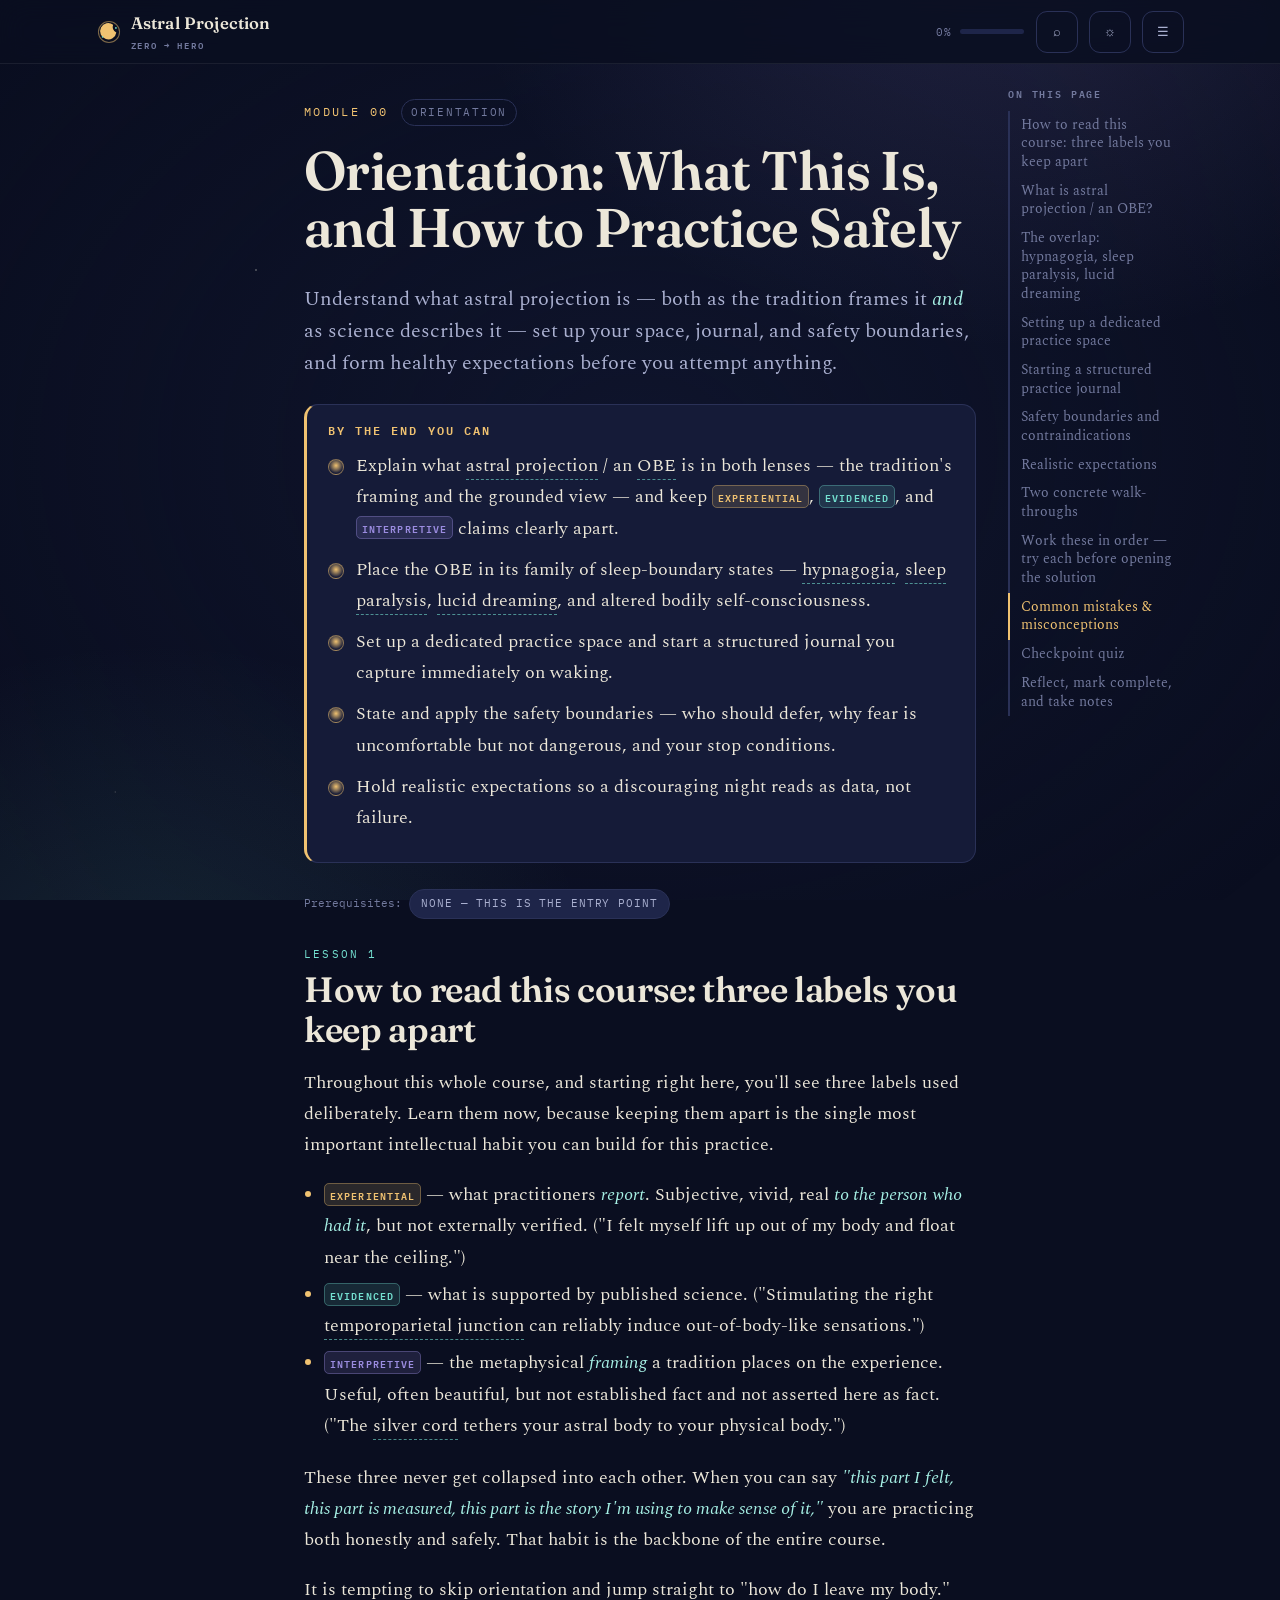
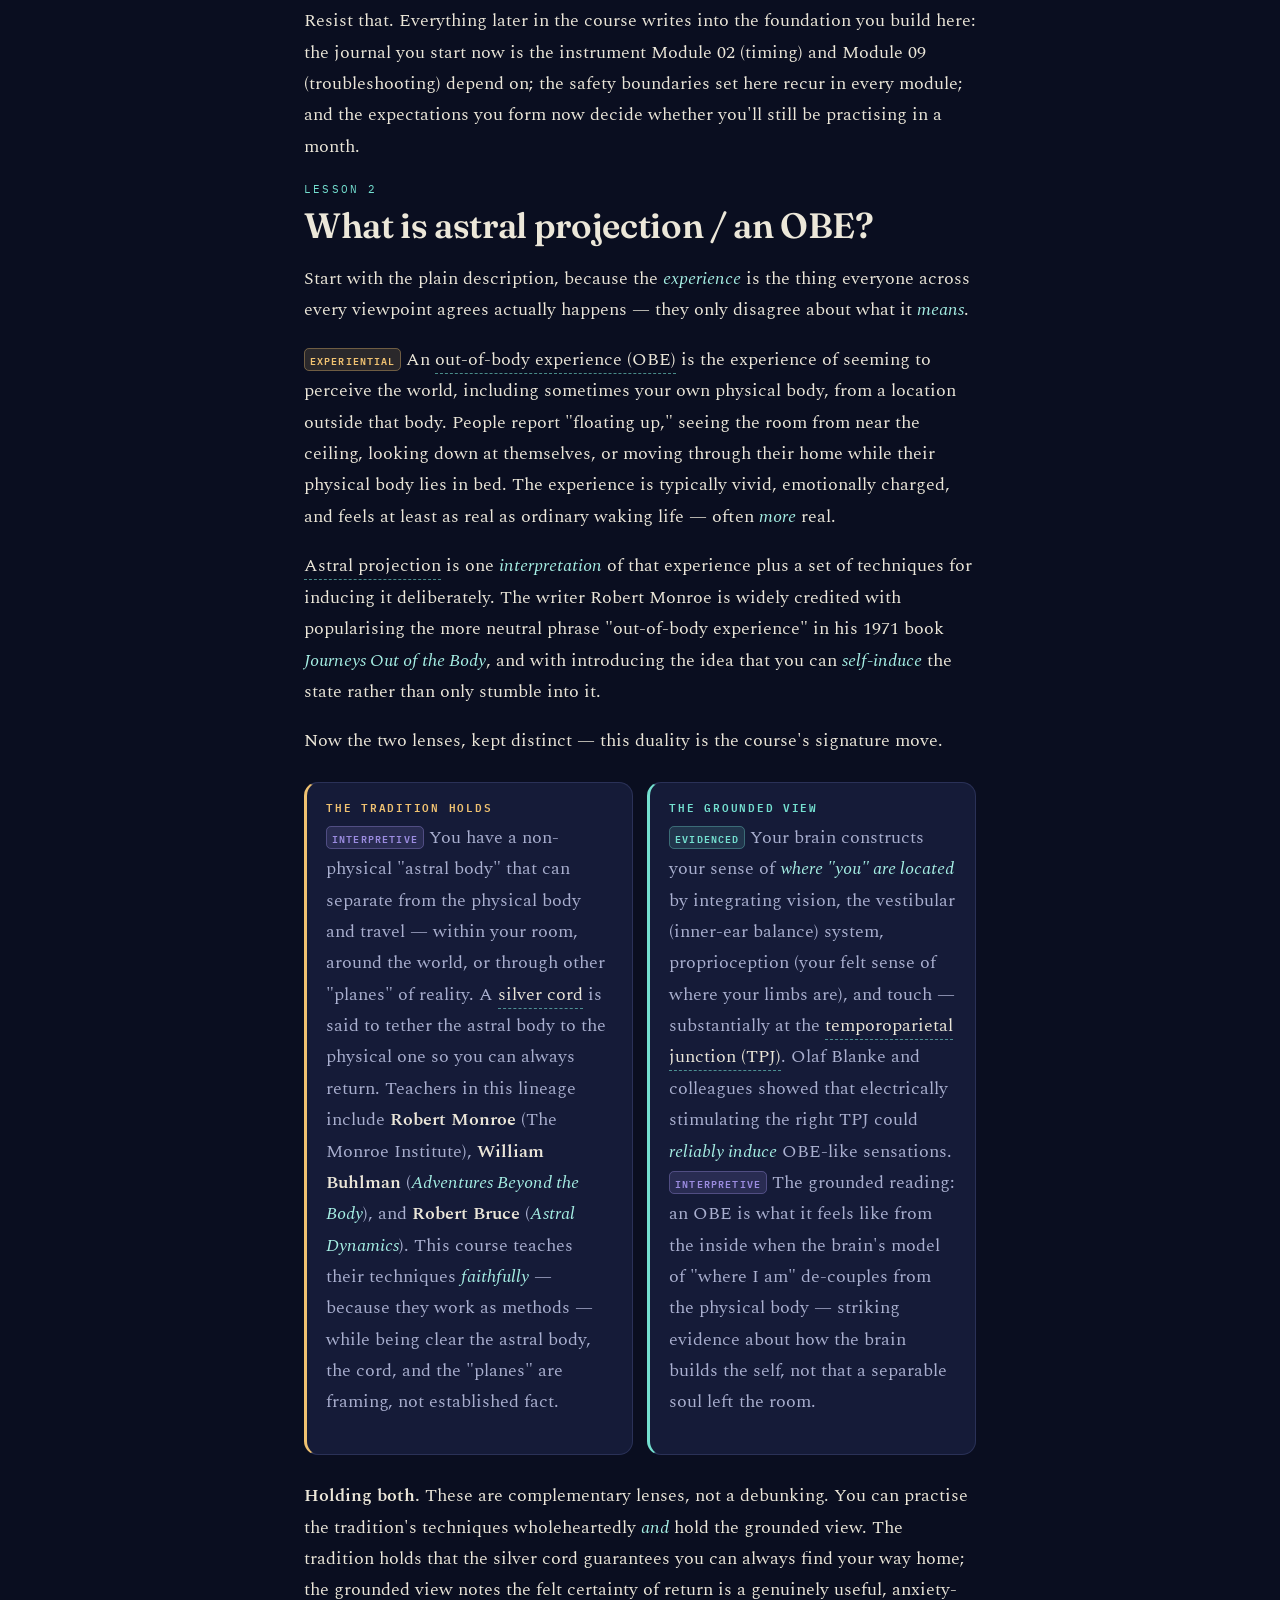
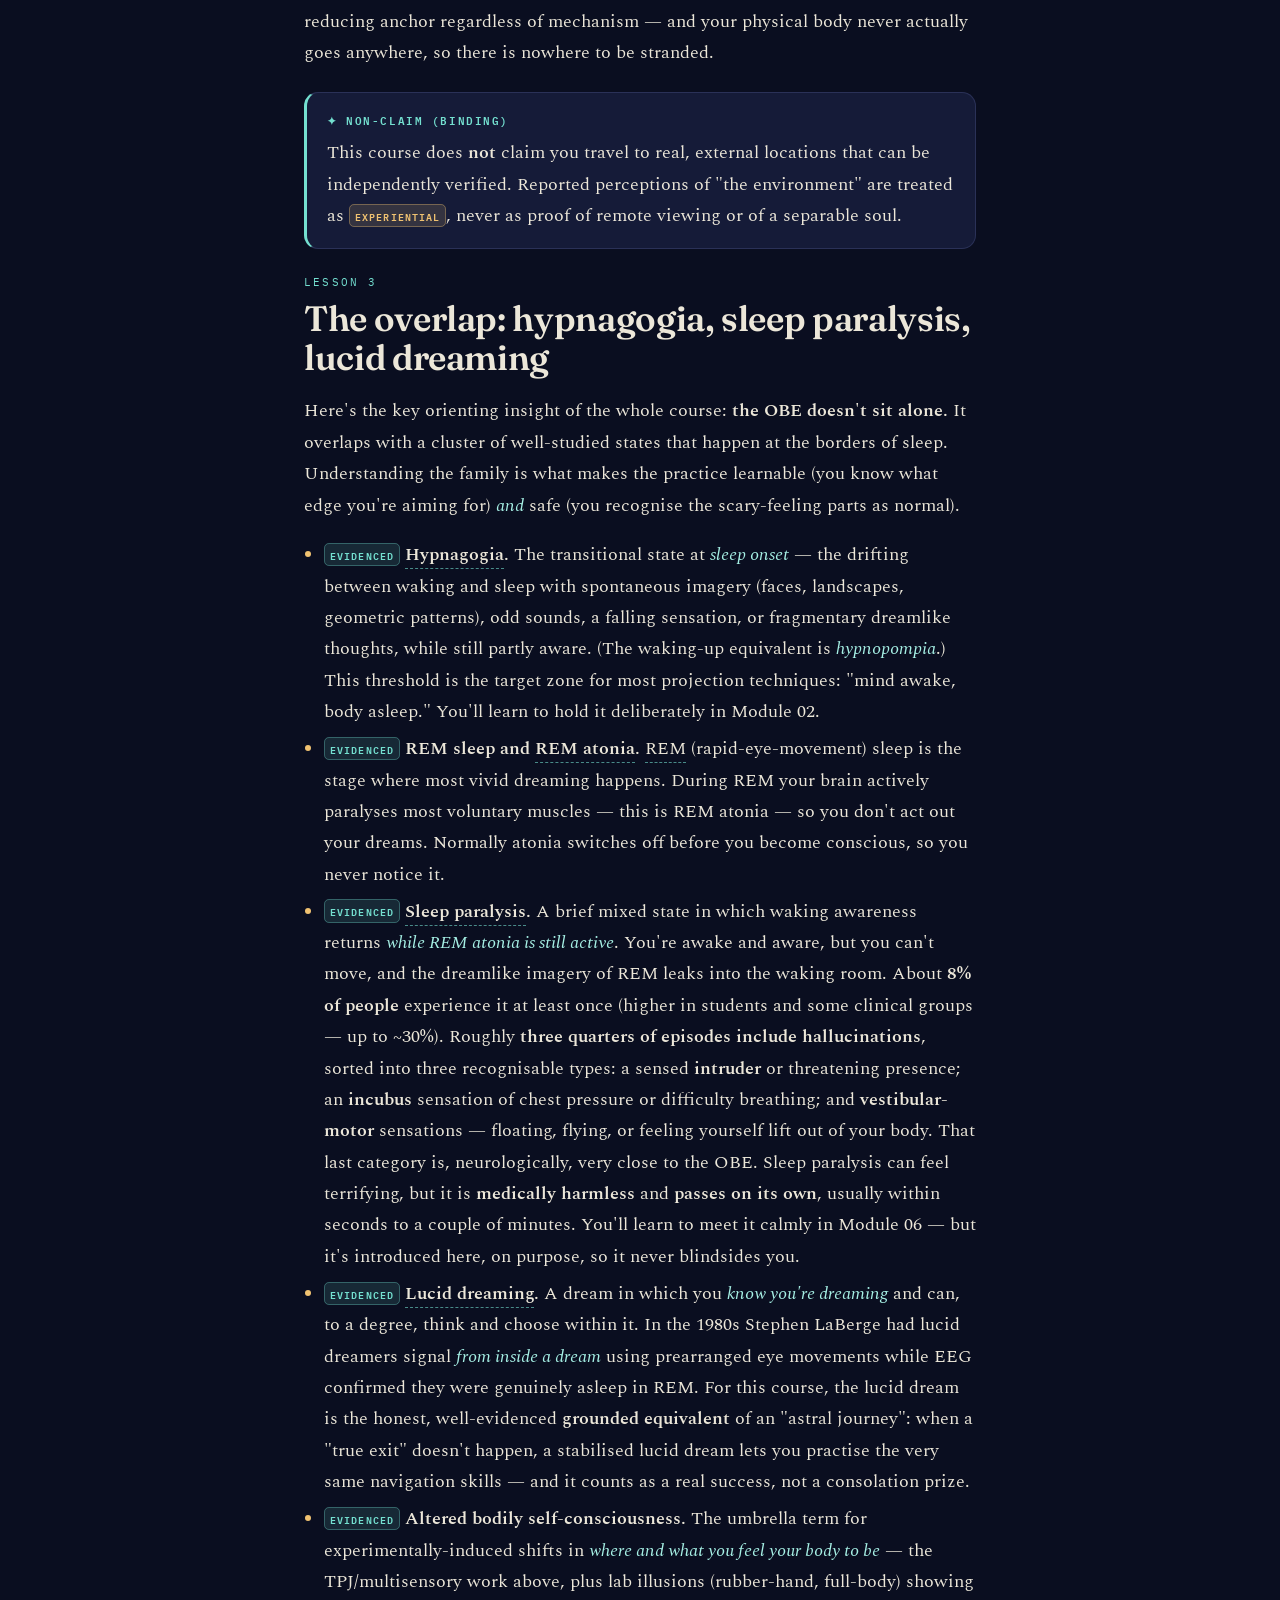
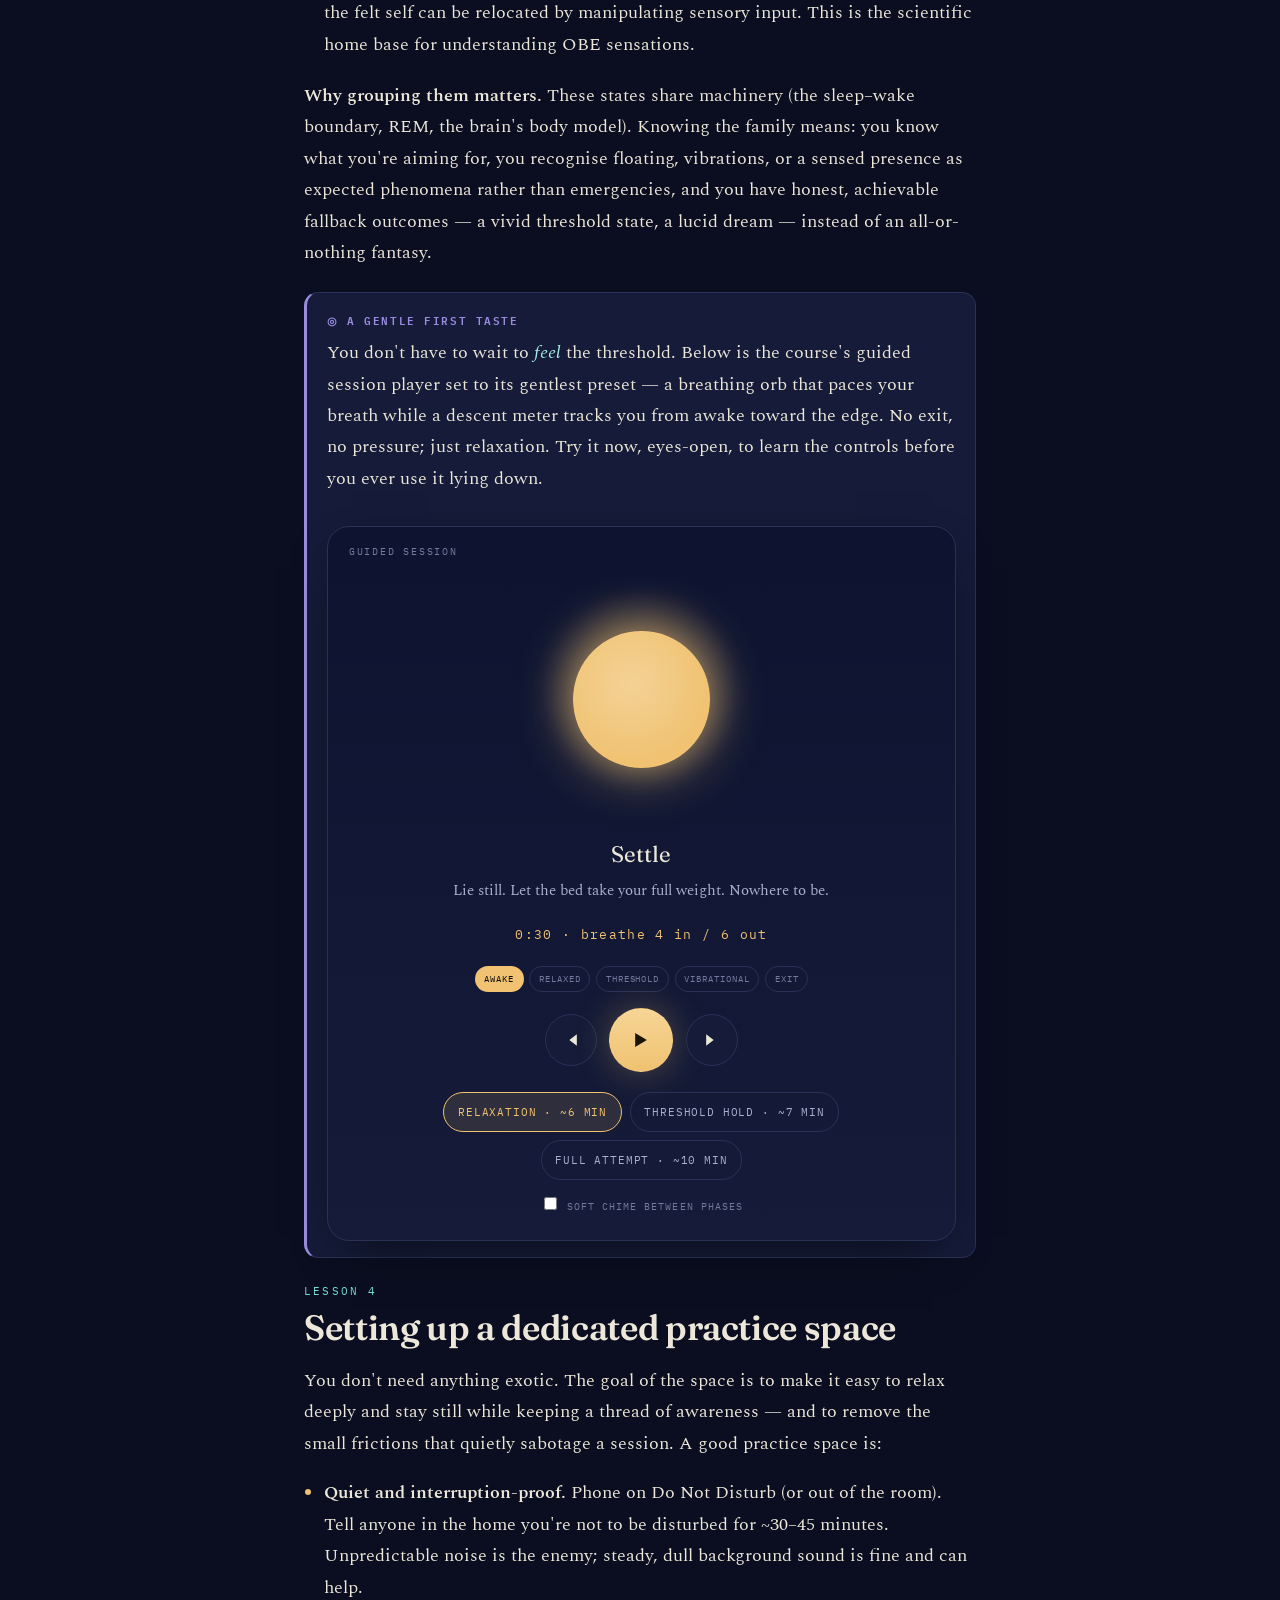
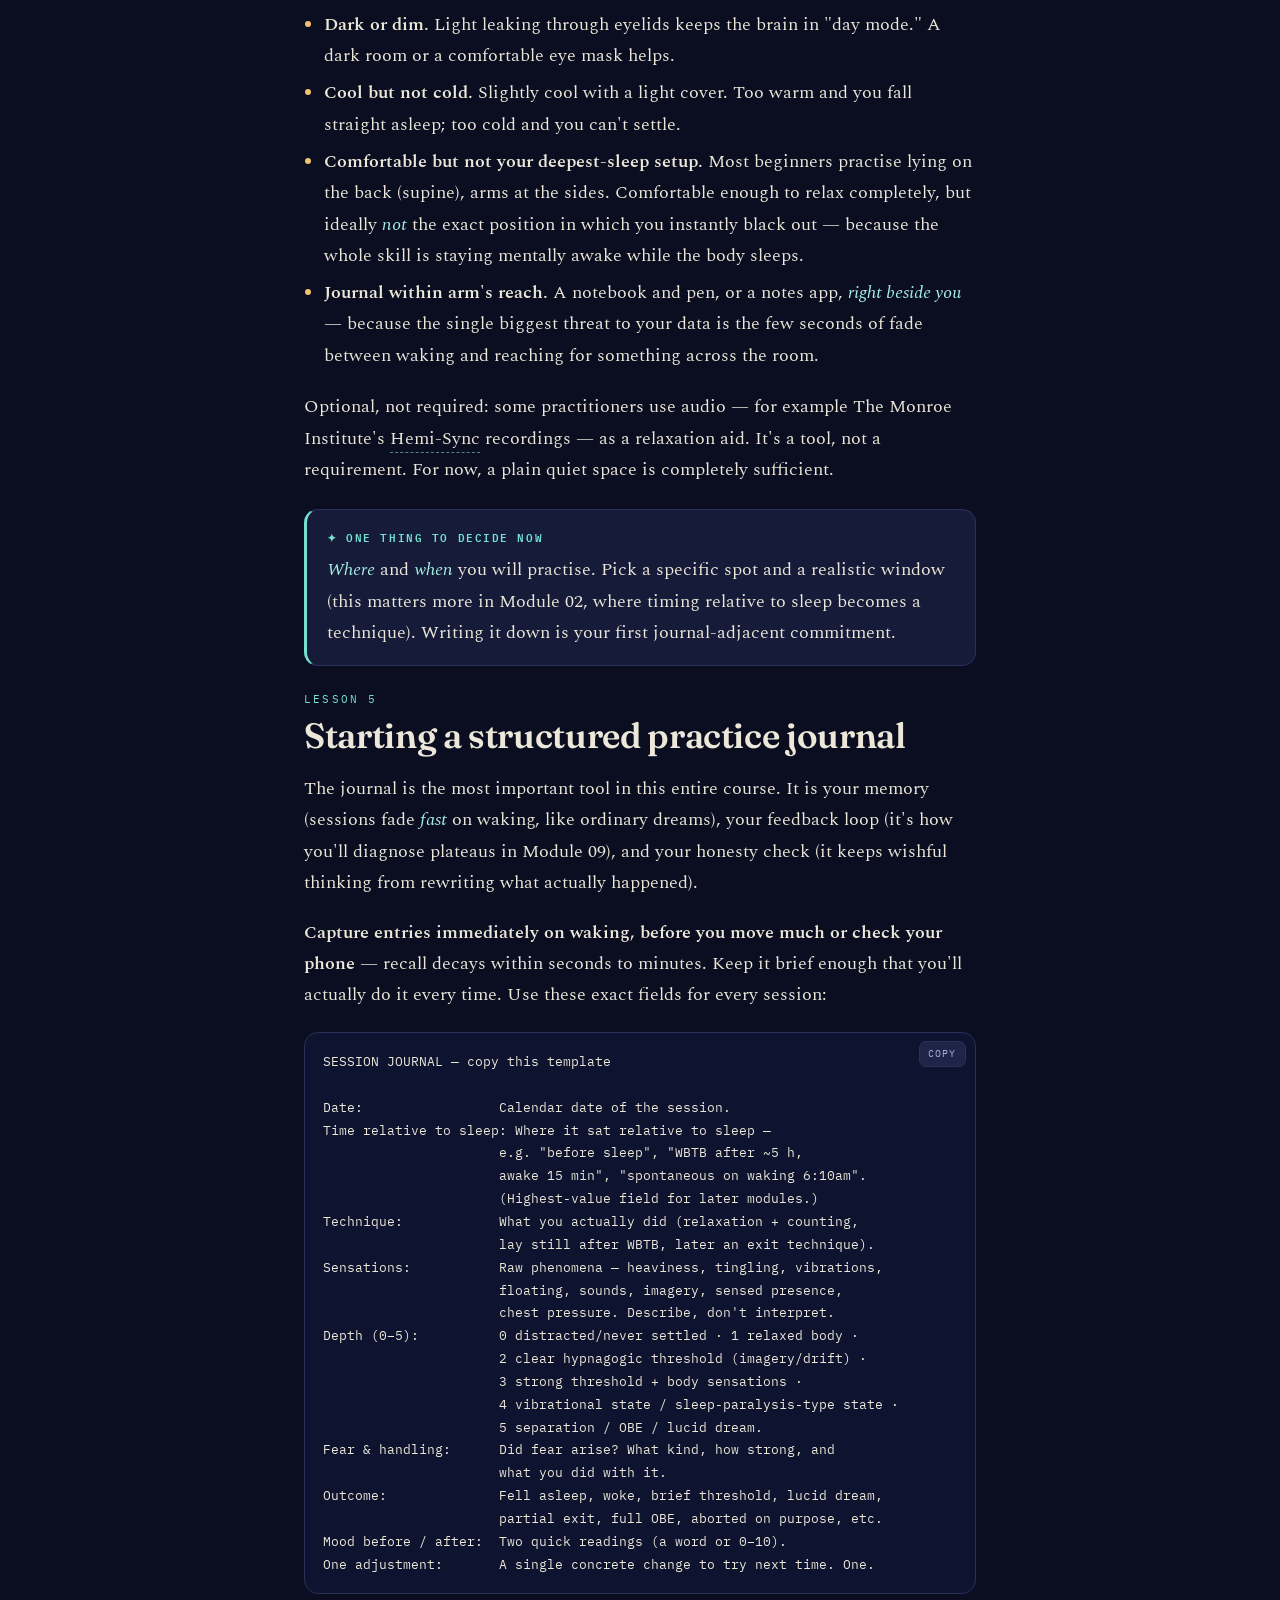
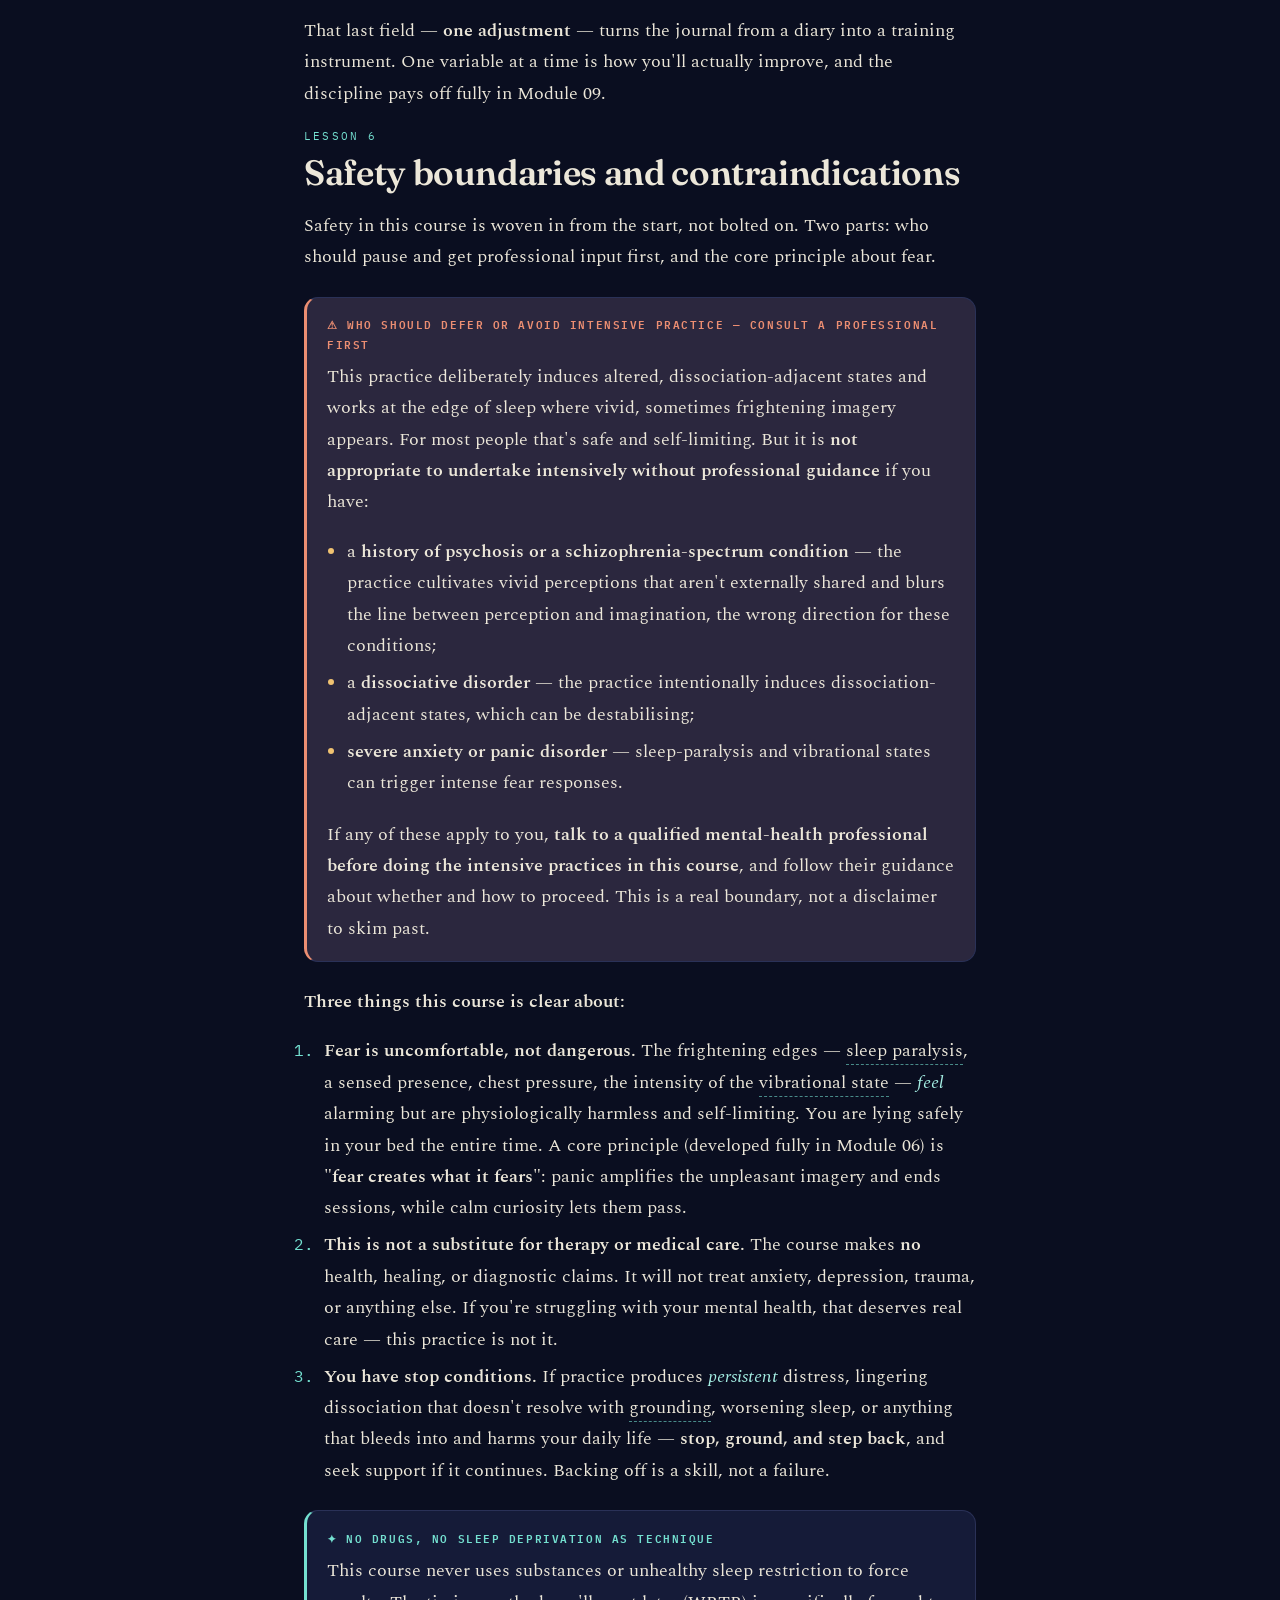
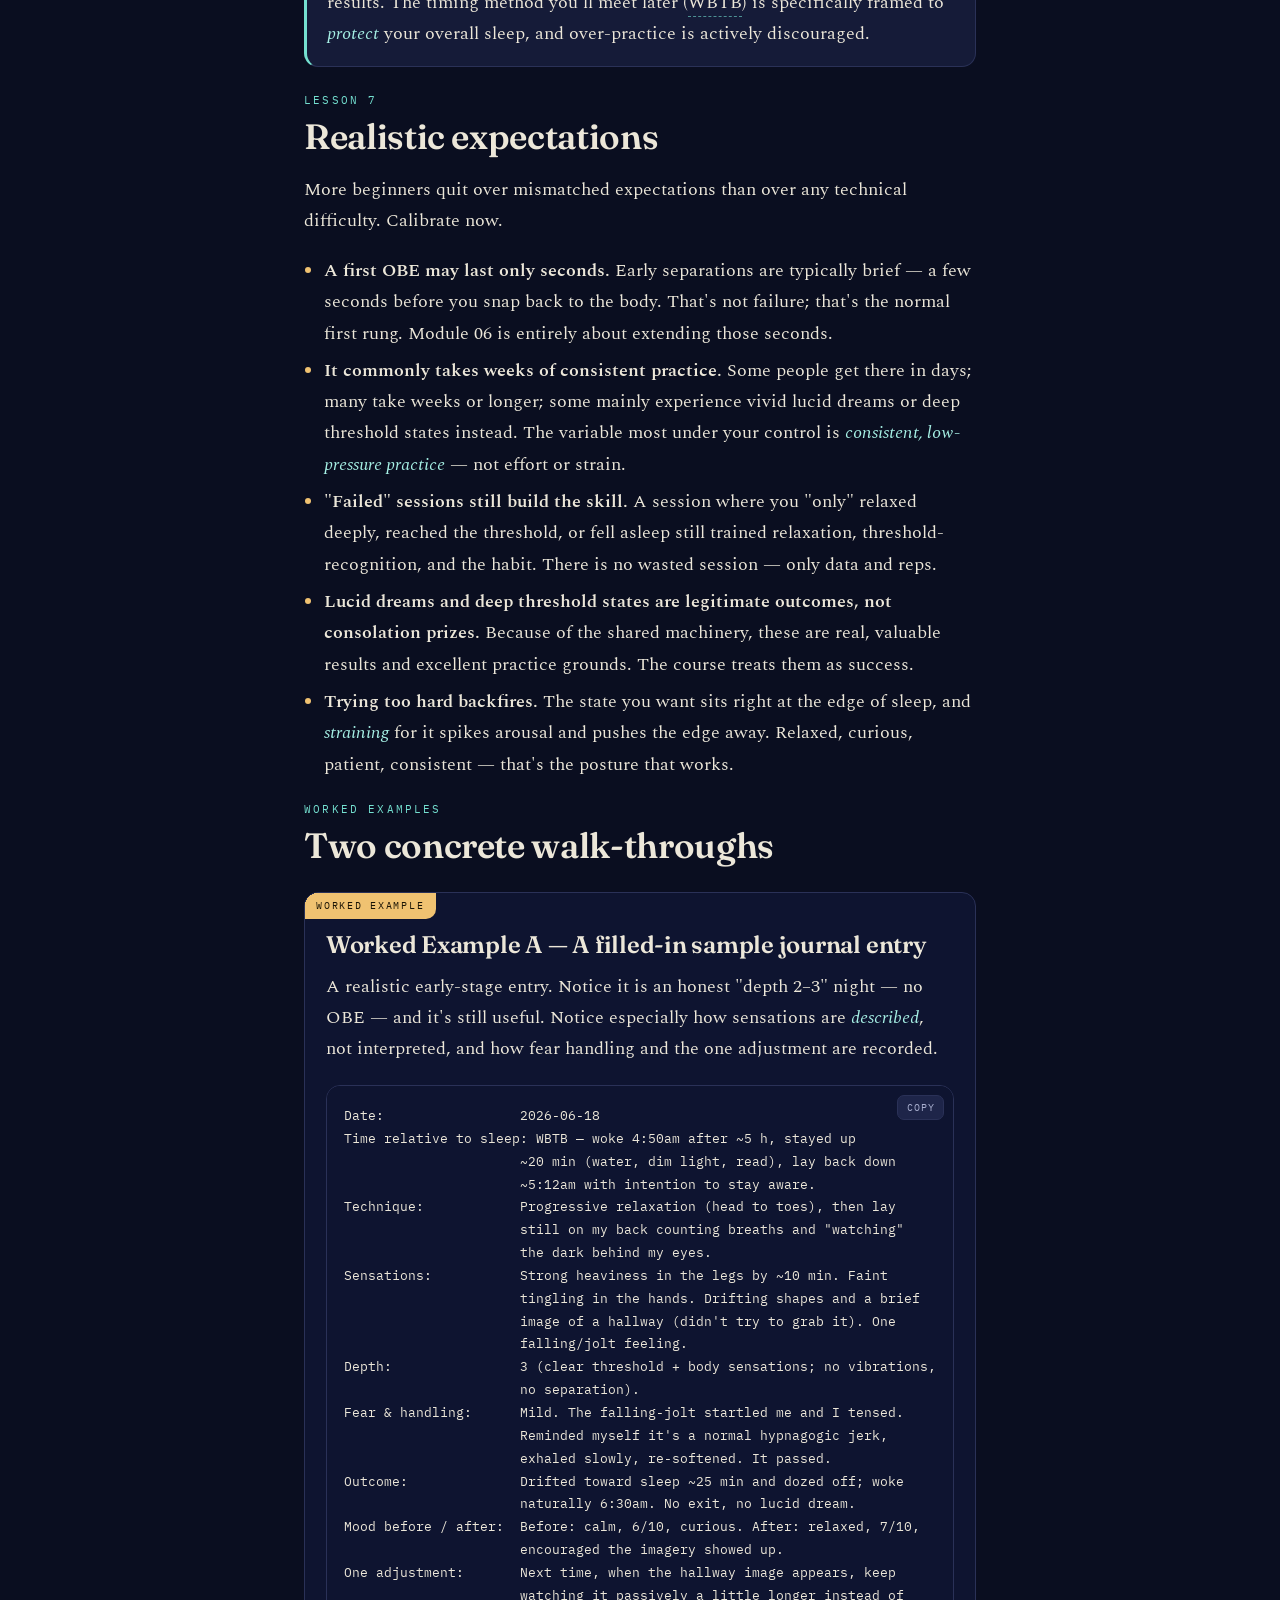
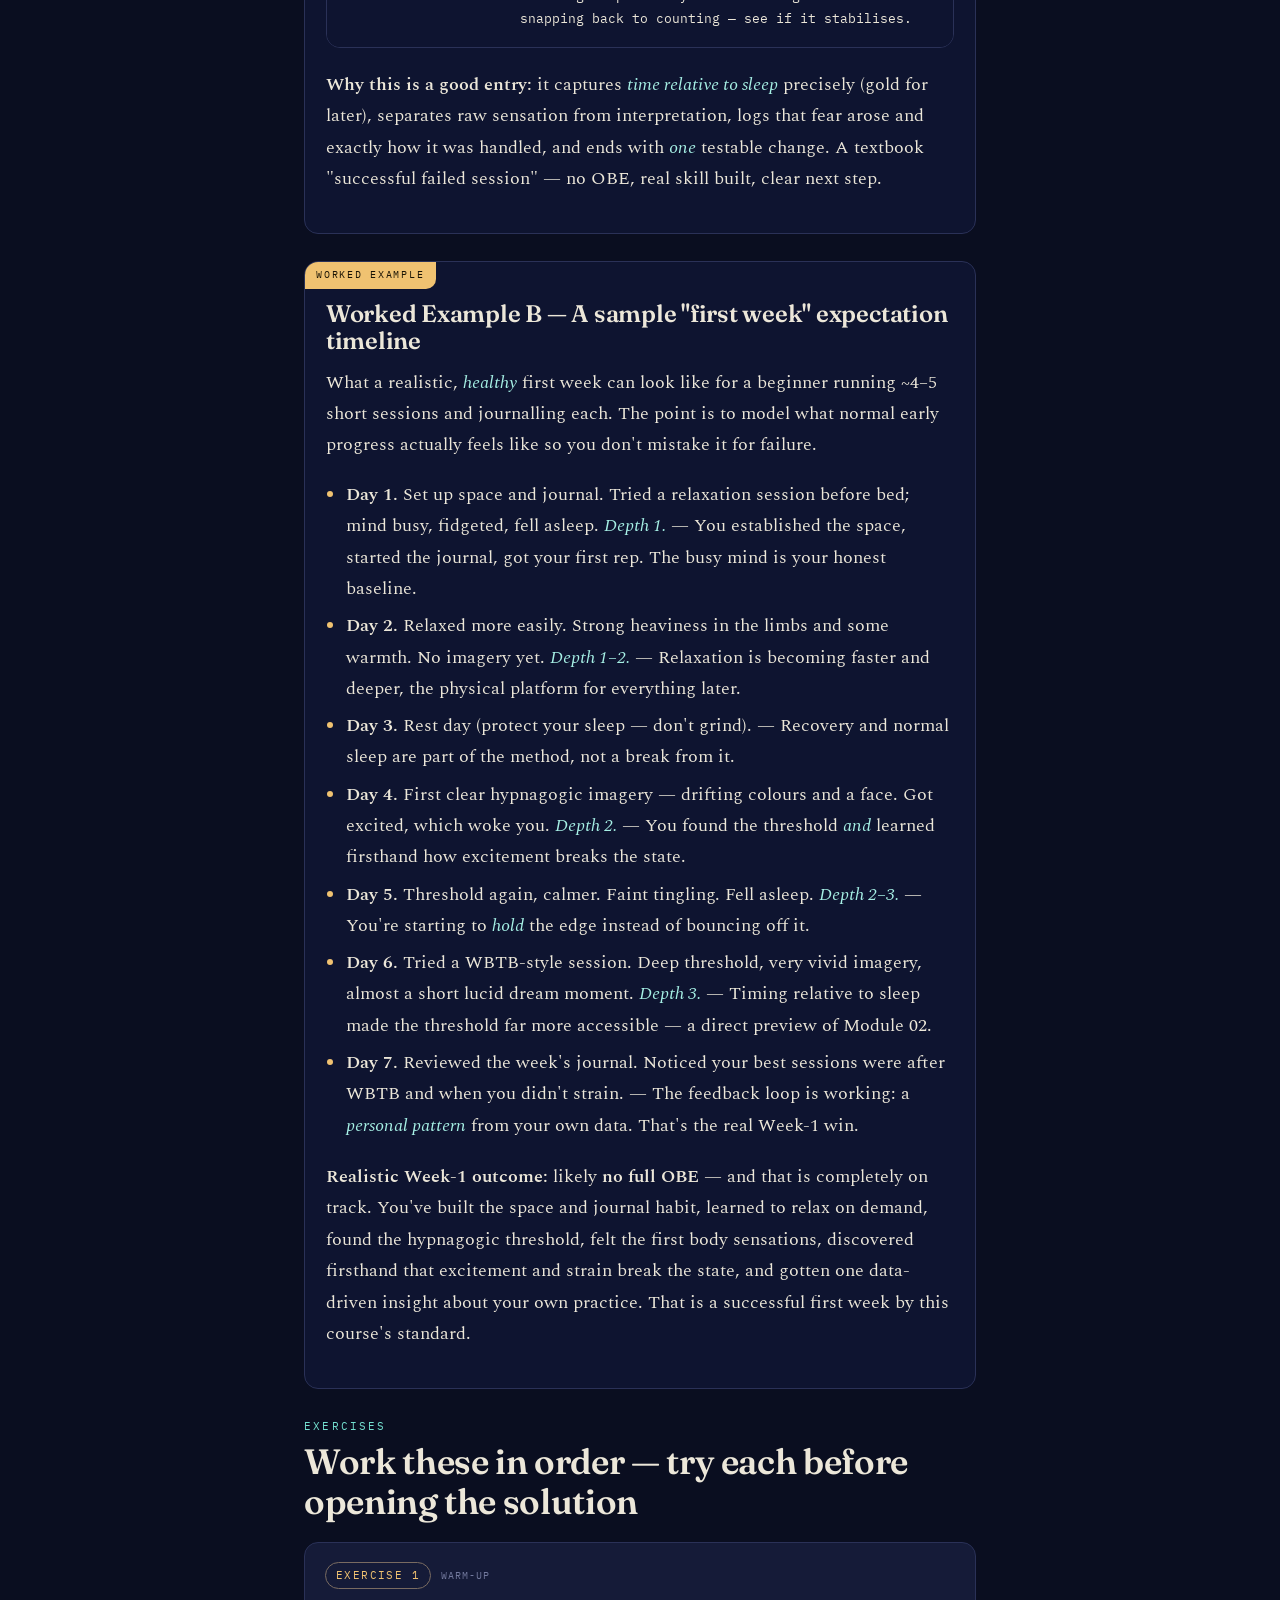
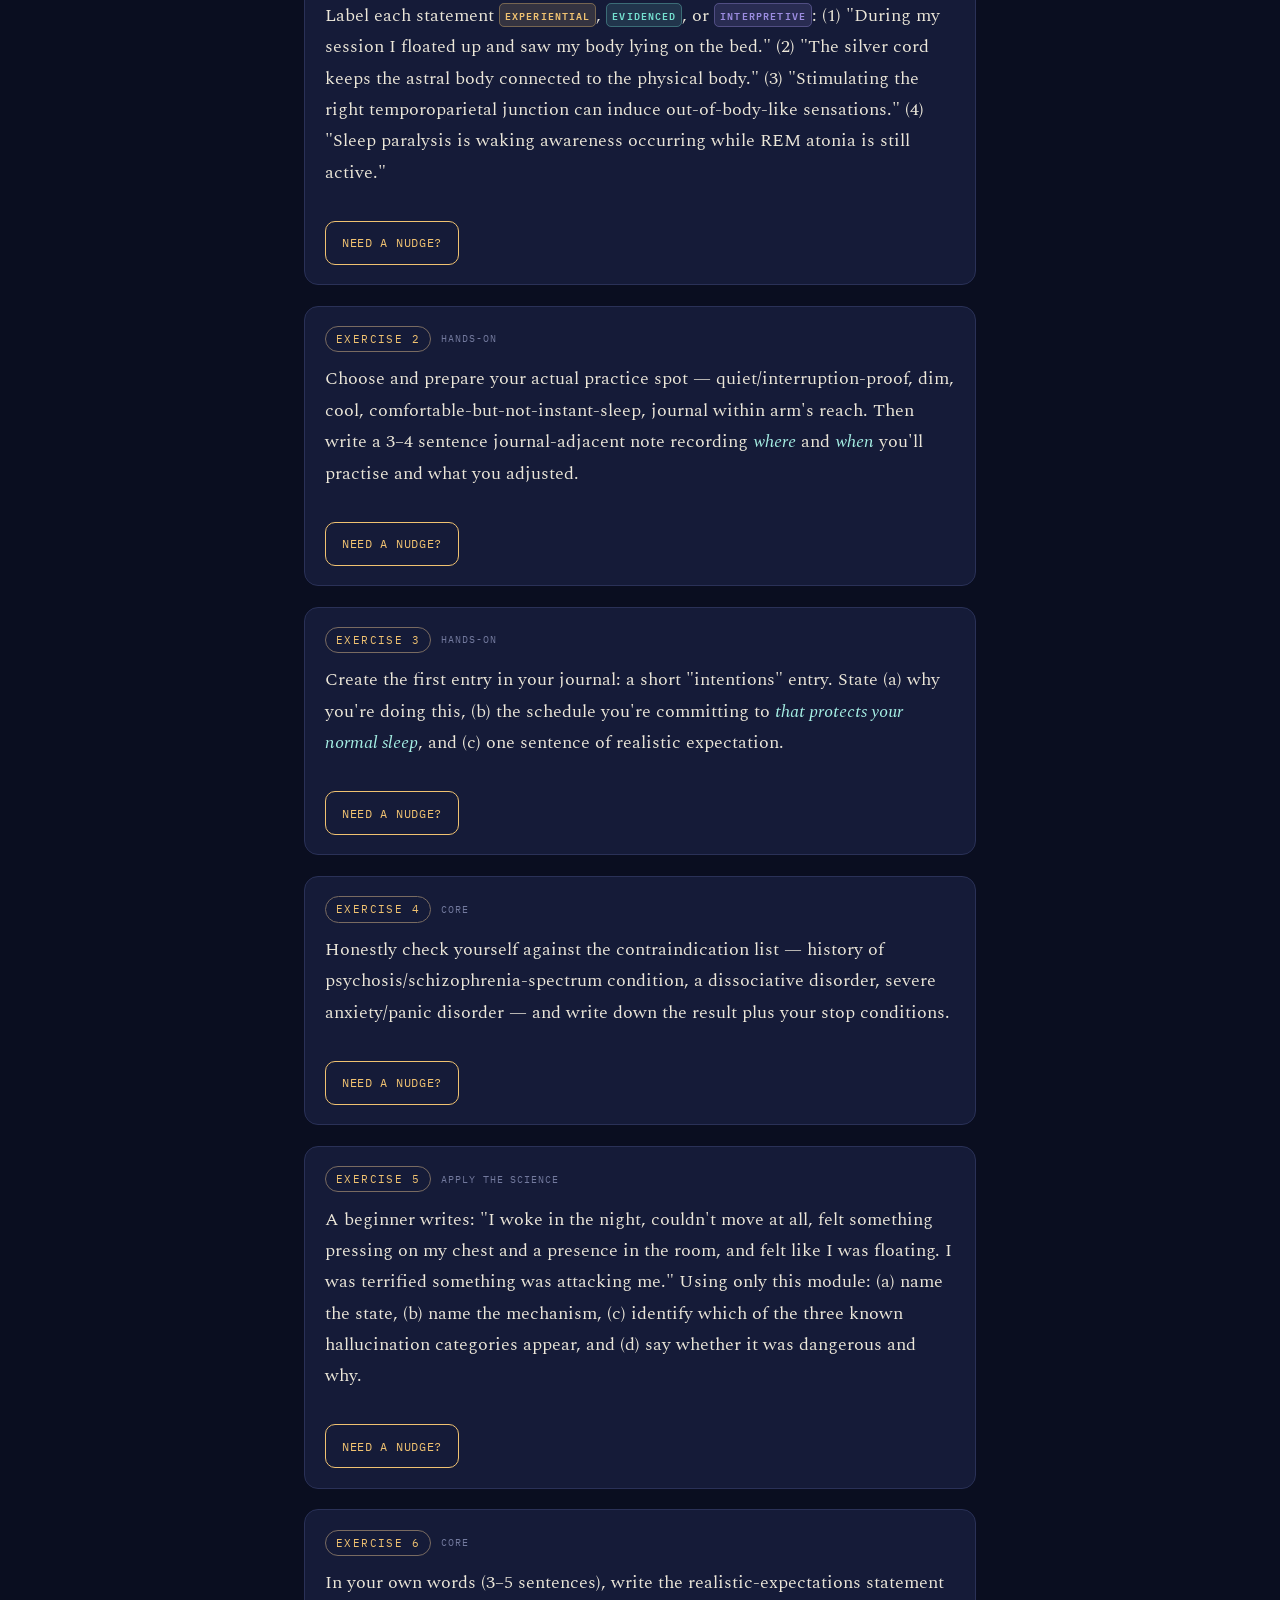
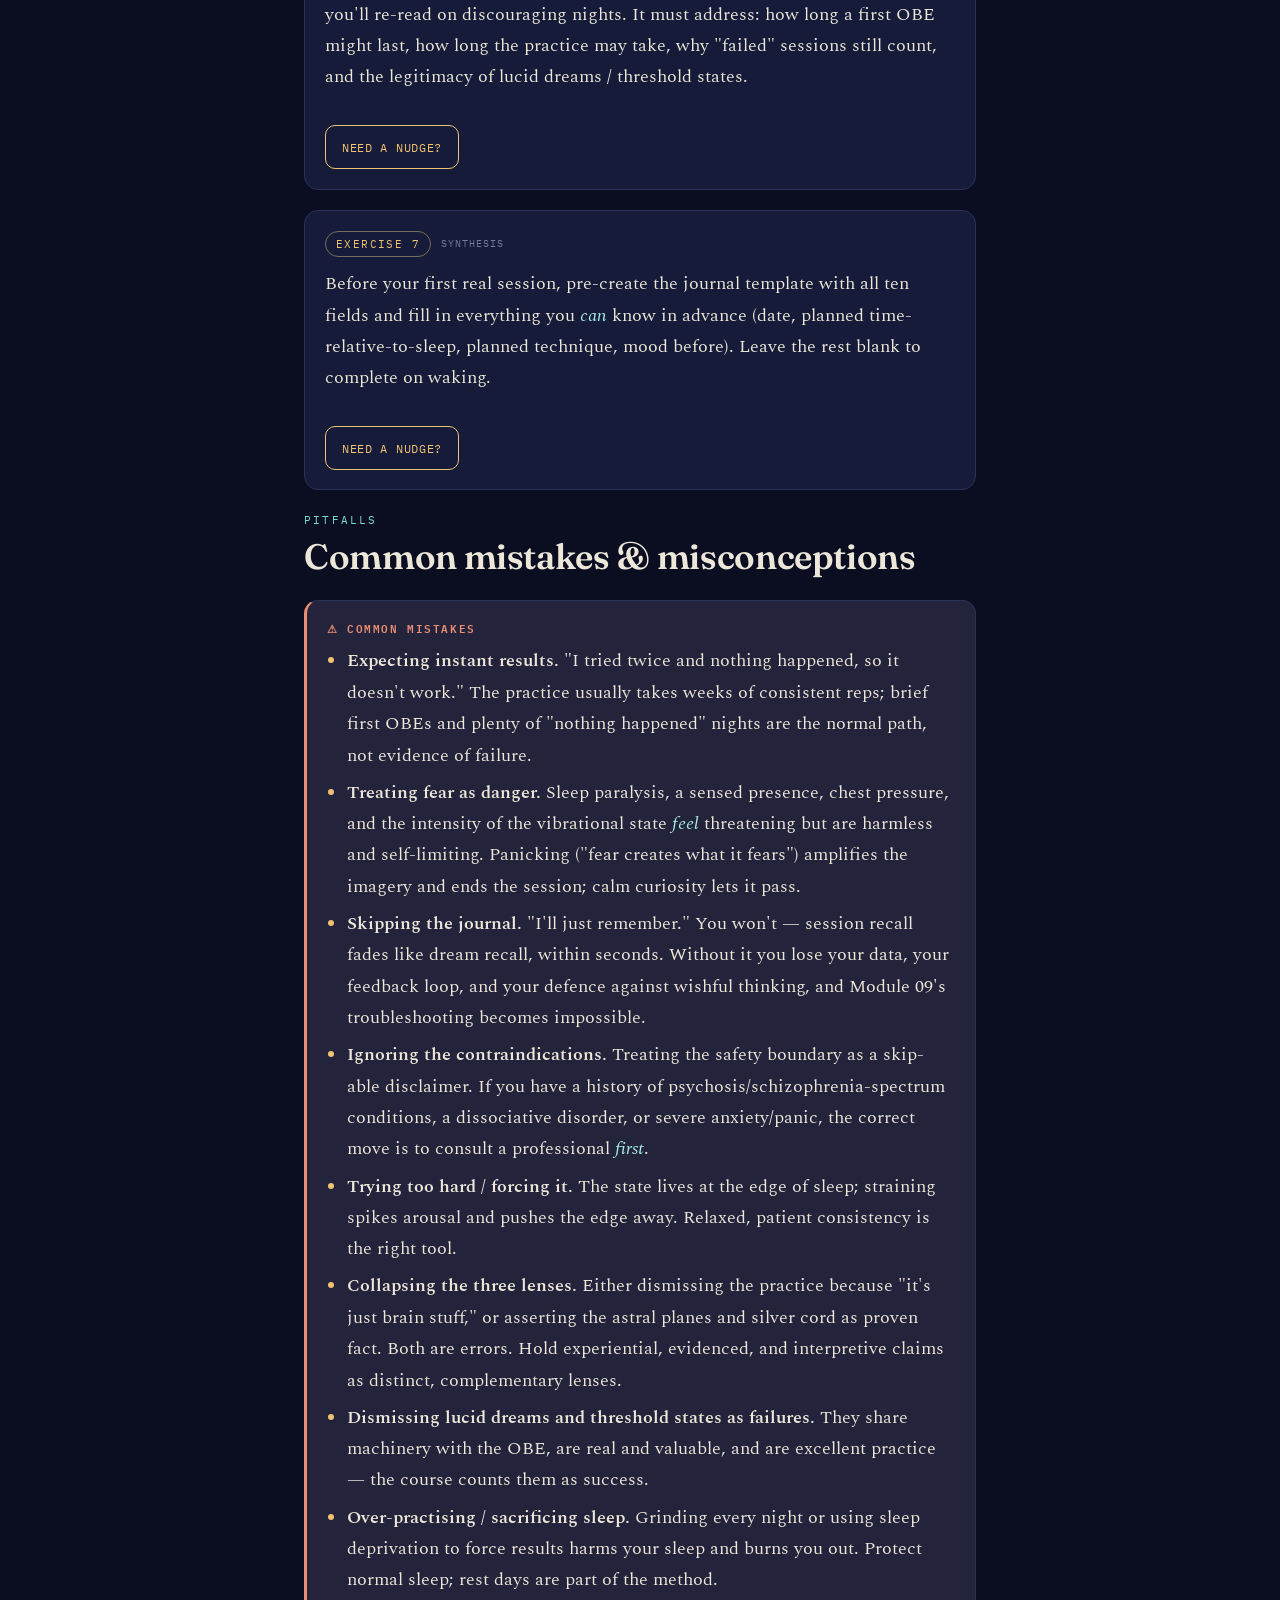
==== docs/00-orientation.html @ b240c271 "Build interactive zero-to-hero Astral Projection course A complete, deployable interactive course ta" ====
<!doctype html>
<html lang="en" data-theme="dark">
<head>
  <meta charset="utf-8">
  <meta name="viewport" content="width=device-width, initial-scale=1, viewport-fit=cover">
  <title>00 · Orientation — Astral Projection</title>
  <meta name="description" content="What astral projection and the out-of-body experience are — in the tradition and in science — plus setting up your space, starting a structured journal, safety boundaries and contraindications, and forming realistic expectations.">
  <link rel="preconnect" href="https://fonts.googleapis.com">
  <link rel="preconnect" href="https://fonts.gstatic.com" crossorigin>
  <link rel="stylesheet" href="assets/css/main.css">
</head>
<body data-module="00-orientation">
  <div class="skyfield"></div>
  <a class="skip-link" href="#main">Skip to content</a>

  <header class="site-header"><div class="site-header__bar">
    <a class="brand" href="index.html" aria-label="Astral Projection — home">
      <span class="brand__mark" aria-hidden="true">
        <svg viewBox="0 0 32 32" fill="none"><circle cx="16" cy="16" r="13" stroke="var(--accent)" stroke-width="1.3" opacity=".5"/><path d="M21 7a10 10 0 1 0 4 9.5A8 8 0 0 1 21 7Z" fill="var(--accent)"/><circle cx="24.5" cy="11" r="1.1" fill="var(--accent-2)"/><circle cx="8" cy="22" r="1" fill="var(--accent-2)"/></svg>
      </span>
      <span>Astral Projection<small>Zero → Hero</small></span>
    </a>
    <span class="header-spring"></span>
    <span class="header-progress"><span class="label" data-mini-pct>0%</span>
      <span class="mini-track"><span class="mini-fill" data-mini-fill></span></span></span>
    <button class="icon-btn" data-search-open aria-label="Search the course">⌕</button>
    <button class="icon-btn" data-theme-toggle aria-label="Toggle light or dark theme"><span data-theme-icon>☼</span></button>
    <button class="icon-btn" data-nav-open aria-label="Open module menu">☰</button>
  </div></header>

  <!-- nav sheet -->
  <div class="navsheet" aria-hidden="true">
    <div class="navsheet__scrim" data-nav-close></div>
    <nav class="navsheet__panel" aria-label="Course modules">
      <div style="display:flex;justify-content:space-between;align-items:center">
        <h3 style="margin-top:0">Course map</h3>
        <button class="icon-btn" data-nav-close aria-label="Close menu">✕</button>
      </div>
      <a data-module="home" href="index.html"><span class="num"><span>◆</span></span> Course home</a>
      <h3>Start here</h3>
      <a data-module="00-orientation" href="00-orientation.html" aria-current="page"><span class="num"><span>00</span></span> Orientation</a>
      <h3>Modules</h3>
      <a data-module="01-relaxation-and-body-awareness" href="01-relaxation-and-body-awareness.html"><span class="num"><span>01</span></span> Relaxation & Body Awareness</a>
      <a data-module="02-threshold-and-sleep-timing" href="02-threshold-and-sleep-timing.html"><span class="num"><span>02</span></span> The Threshold & Timing</a>
      <a data-module="03-energy-and-vibrational-state" href="03-energy-and-vibrational-state.html"><span class="num"><span>03</span></span> Energy & the Vibrational State</a>
      <a data-module="04-focus-and-quieting-the-mind" href="04-focus-and-quieting-the-mind.html"><span class="num"><span>04</span></span> Focus & Quieting the Mind</a>
      <a data-module="05-separation-and-exit-techniques" href="05-separation-and-exit-techniques.html"><span class="num"><span>05</span></span> The Exit Techniques</a>
      <a data-module="06-stabilizing-and-fear-management" href="06-stabilizing-and-fear-management.html"><span class="num"><span>06</span></span> Stabilization & Fear</a>
      <a data-module="07-navigation-and-the-environment" href="07-navigation-and-the-environment.html"><span class="num"><span>07</span></span> Navigation & the Environment</a>
      <a data-module="08-return-grounding-and-journaling" href="08-return-grounding-and-journaling.html"><span class="num"><span>08</span></span> Return, Grounding & Journaling</a>
      <a data-module="09-troubleshooting-and-reliable-practice" href="09-troubleshooting-and-reliable-practice.html"><span class="num"><span>09</span></span> Troubleshooting & Practice</a>
      <a data-module="10-advanced-practice-tradition-and-science" href="10-advanced-practice-tradition-and-science.html"><span class="num"><span>10</span></span> Advanced Practice & Science</a>
      <h3>Finish</h3>
      <a data-module="capstone" href="capstone.html"><span class="num"><span>★</span></span> Capstone: 30-Day Practice</a>
      <a data-module="reference" href="reference.html"><span class="num"><span>✦</span></span> Reference & Flashcards</a>
    </nav>
  </div>

  <!-- search -->
  <div class="searchbox" role="dialog" aria-modal="true" aria-label="Search">
    <div class="search-panel">
      <input type="search" placeholder="Search modules…  (press / anywhere)" aria-label="Search modules">
      <div class="search-results"></div>
    </div>
  </div>

  <main id="main" class="wrap">
    <div class="layout">
      <article class="content">

        <header class="module-header">
          <p class="kicker"><span class="module-no">MODULE 00</span> <span class="module-rung">Orientation</span></p>
          <h1>Orientation: What This Is, and How to Practice Safely</h1>
          <p class="module-promise">Understand what astral projection is — both as the tradition frames it <em>and</em> as science describes it — set up your space, journal, and safety boundaries, and form healthy expectations before you attempt anything.</p>
          <div class="objectives">
            <h2>By the end you can</h2>
            <ul>
              <li>Explain what <span class="term" data-term="astral projection">astral projection</span> / an <span class="term" data-term="obe">OBE</span> is in both lenses — the tradition's framing and the grounded view — and keep <span class="tag tag-experiential">experiential</span>, <span class="tag tag-evidenced">evidenced</span>, and <span class="tag tag-interpretive">interpretive</span> claims clearly apart.</li>
              <li>Place the OBE in its family of sleep-boundary states — <span class="term" data-term="hypnagogia">hypnagogia</span>, <span class="term" data-term="sleep paralysis">sleep paralysis</span>, <span class="term" data-term="lucid dream">lucid dreaming</span>, and altered bodily self-consciousness.</li>
              <li>Set up a dedicated practice space and start a structured journal you capture immediately on waking.</li>
              <li>State and apply the safety boundaries — who should defer, why fear is uncomfortable but not dangerous, and your stop conditions.</li>
              <li>Hold realistic expectations so a discouraging night reads as data, not failure.</li>
            </ul>
          </div>
          <p class="prereq-row">Prerequisites: <span class="chip">None — this is the entry point</span></p>
        </header>

        <section id="reading-the-claim-labels" data-track-section="reading-the-claim-labels">
          <p class="lesson-eyebrow">Lesson 1</p>
          <h2>How to read this course: three labels you keep apart</h2>
          <p>Throughout this whole course, and starting right here, you'll see three labels used deliberately. Learn them now, because keeping them apart is the single most important intellectual habit you can build for this practice.</p>
          <ul>
            <li><span class="tag tag-experiential">experiential</span> — what practitioners <em>report</em>. Subjective, vivid, real <em>to the person who had it</em>, but not externally verified. ("I felt myself lift up out of my body and float near the ceiling.")</li>
            <li><span class="tag tag-evidenced">evidenced</span> — what is supported by published science. ("Stimulating the right <span class="term" data-term="tpj">temporoparietal junction</span> can reliably induce out-of-body-like sensations.")</li>
            <li><span class="tag tag-interpretive">interpretive</span> — the metaphysical <em>framing</em> a tradition places on the experience. Useful, often beautiful, but not established fact and not asserted here as fact. ("The <span class="term" data-term="silver cord">silver cord</span> tethers your astral body to your physical body.")</li>
          </ul>
          <p>These three never get collapsed into each other. When you can say <em>"this part I felt, this part is measured, this part is the story I'm using to make sense of it,"</em> you are practicing both honestly and safely. That habit is the backbone of the entire course.</p>
          <p>It is tempting to skip orientation and jump straight to "how do I leave my body." Resist that. Everything later in the course writes into the foundation you build here: the journal you start now is the instrument Module 02 (timing) and Module 09 (troubleshooting) depend on; the safety boundaries set here recur in every module; and the expectations you form now decide whether you'll still be practising in a month.</p>
        </section>

        <section id="what-is-astral-projection" data-track-section="what-is-astral-projection">
          <p class="lesson-eyebrow">Lesson 2</p>
          <h2>What is astral projection / an OBE?</h2>
          <p>Start with the plain description, because the <em>experience</em> is the thing everyone across every viewpoint agrees actually happens — they only disagree about what it <em>means</em>.</p>
          <p><span class="tag tag-experiential">experiential</span> An <span class="term" data-term="obe">out-of-body experience (OBE)</span> is the experience of seeming to perceive the world, including sometimes your own physical body, from a location outside that body. People report "floating up," seeing the room from near the ceiling, looking down at themselves, or moving through their home while their physical body lies in bed. The experience is typically vivid, emotionally charged, and feels at least as real as ordinary waking life — often <em>more</em> real.</p>
          <p><span class="term" data-term="astral projection">Astral projection</span> is one <em>interpretation</em> of that experience plus a set of techniques for inducing it deliberately. The writer Robert Monroe is widely credited with popularising the more neutral phrase "out-of-body experience" in his 1971 book <em>Journeys Out of the Body</em>, and with introducing the idea that you can <em>self-induce</em> the state rather than only stumble into it.</p>

          <p>Now the two lenses, kept distinct — this duality is the course's signature move.</p>
          <div class="lenses">
            <div class="lens lens-tradition">
              <h4>The tradition holds</h4>
              <p class="muted"><span class="tag tag-interpretive">interpretive</span> You have a non-physical "astral body" that can separate from the physical body and travel — within your room, around the world, or through other "planes" of reality. A <span class="term" data-term="silver cord">silver cord</span> is said to tether the astral body to the physical one so you can always return. Teachers in this lineage include <strong>Robert Monroe</strong> (The Monroe Institute), <strong>William Buhlman</strong> (<em>Adventures Beyond the Body</em>), and <strong>Robert Bruce</strong> (<em>Astral Dynamics</em>). This course teaches their techniques <em>faithfully</em> — because they work as methods — while being clear the astral body, the cord, and the "planes" are framing, not established fact.</p>
            </div>
            <div class="lens lens-grounded">
              <h4>The grounded view</h4>
              <p class="muted"><span class="tag tag-evidenced">evidenced</span> Your brain constructs your sense of <em>where "you" are located</em> by integrating vision, the vestibular (inner-ear balance) system, proprioception (your felt sense of where your limbs are), and touch — substantially at the <span class="term" data-term="tpj">temporoparietal junction (TPJ)</span>. Olaf Blanke and colleagues showed that electrically stimulating the right TPJ could <em>reliably induce</em> OBE-like sensations. <span class="tag tag-interpretive">interpretive</span> The grounded reading: an OBE is what it feels like from the inside when the brain's model of "where I am" de-couples from the physical body — striking evidence about how the brain builds the self, not that a separable soul left the room.</p>
            </div>
          </div>
          <p><strong>Holding both.</strong> These are complementary lenses, not a debunking. You can practise the tradition's techniques wholeheartedly <em>and</em> hold the grounded view. The tradition holds that the silver cord guarantees you can always find your way home; the grounded view notes the felt certainty of return is a genuinely useful, anxiety-reducing anchor regardless of mechanism — and your physical body never actually goes anywhere, so there is nowhere to be stranded.</p>
          <div class="callout callout-note">
            <p class="callout-title">✦ Non-claim (binding)</p>
            <p style="margin:0">This course does <strong>not</strong> claim you travel to real, external locations that can be independently verified. Reported perceptions of "the environment" are treated as <span class="tag tag-experiential">experiential</span>, never as proof of remote viewing or of a separable soul.</p>
          </div>
        </section>

        <section id="family-of-states" data-track-section="family-of-states">
          <p class="lesson-eyebrow">Lesson 3</p>
          <h2>The overlap: hypnagogia, sleep paralysis, lucid dreaming</h2>
          <p>Here's the key orienting insight of the whole course: <strong>the OBE doesn't sit alone.</strong> It overlaps with a cluster of well-studied states that happen at the borders of sleep. Understanding the family is what makes the practice learnable (you know what edge you're aiming for) <em>and</em> safe (you recognise the scary-feeling parts as normal).</p>
          <ul>
            <li><span class="tag tag-evidenced">evidenced</span> <strong><span class="term" data-term="hypnagogia">Hypnagogia</span>.</strong> The transitional state at <em>sleep onset</em> — the drifting between waking and sleep with spontaneous imagery (faces, landscapes, geometric patterns), odd sounds, a falling sensation, or fragmentary dreamlike thoughts, while still partly aware. (The waking-up equivalent is <em>hypnopompia</em>.) This threshold is the target zone for most projection techniques: "mind awake, body asleep." You'll learn to hold it deliberately in Module 02.</li>
            <li><span class="tag tag-evidenced">evidenced</span> <strong>REM sleep and <span class="term" data-term="rem atonia">REM atonia</span>.</strong> <span class="term" data-term="rem">REM</span> (rapid-eye-movement) sleep is the stage where most vivid dreaming happens. During REM your brain actively paralyses most voluntary muscles — this is REM atonia — so you don't act out your dreams. Normally atonia switches off before you become conscious, so you never notice it.</li>
            <li><span class="tag tag-evidenced">evidenced</span> <strong><span class="term" data-term="sleep paralysis">Sleep paralysis</span>.</strong> A brief mixed state in which waking awareness returns <em>while REM atonia is still active</em>. You're awake and aware, but you can't move, and the dreamlike imagery of REM leaks into the waking room. About <strong>8% of people</strong> experience it at least once (higher in students and some clinical groups — up to ~30%). Roughly <strong>three quarters of episodes include hallucinations</strong>, sorted into three recognisable types: a sensed <strong>intruder</strong> or threatening presence; an <strong>incubus</strong> sensation of chest pressure or difficulty breathing; and <strong>vestibular-motor</strong> sensations — floating, flying, or feeling yourself lift out of your body. That last category is, neurologically, very close to the OBE. Sleep paralysis can feel terrifying, but it is <strong>medically harmless</strong> and <strong>passes on its own</strong>, usually within seconds to a couple of minutes. You'll learn to meet it calmly in Module 06 — but it's introduced here, on purpose, so it never blindsides you.</li>
            <li><span class="tag tag-evidenced">evidenced</span> <strong><span class="term" data-term="lucid dream">Lucid dreaming</span>.</strong> A dream in which you <em>know you're dreaming</em> and can, to a degree, think and choose within it. In the 1980s Stephen LaBerge had lucid dreamers signal <em>from inside a dream</em> using prearranged eye movements while EEG confirmed they were genuinely asleep in REM. For this course, the lucid dream is the honest, well-evidenced <strong>grounded equivalent</strong> of an "astral journey": when a "true exit" doesn't happen, a stabilised lucid dream lets you practise the very same navigation skills — and it counts as a real success, not a consolation prize.</li>
            <li><span class="tag tag-evidenced">evidenced</span> <strong>Altered bodily self-consciousness.</strong> The umbrella term for experimentally-induced shifts in <em>where and what you feel your body to be</em> — the TPJ/multisensory work above, plus lab illusions (rubber-hand, full-body) showing the felt self can be relocated by manipulating sensory input. This is the scientific home base for understanding OBE sensations.</li>
          </ul>
          <p><strong>Why grouping them matters.</strong> These states share machinery (the sleep–wake boundary, REM, the brain's body model). Knowing the family means: you know what you're aiming for, you recognise floating, vibrations, or a sensed presence as expected phenomena rather than emergencies, and you have honest, achievable fallback outcomes — a vivid threshold state, a lucid dream — instead of an all-or-nothing fantasy.</p>
          <div class="callout callout-science">
            <p class="callout-title">◎ A gentle first taste</p>
            <p>You don't have to wait to <em>feel</em> the threshold. Below is the course's guided session player set to its gentlest preset — a breathing orb that paces your breath while a descent meter tracks you from awake toward the edge. No exit, no pressure; just relaxation. Try it now, eyes-open, to learn the controls before you ever use it lying down.</p>
            <div data-session-player="relaxation"></div>
          </div>
        </section>

        <section id="practice-space" data-track-section="practice-space">
          <p class="lesson-eyebrow">Lesson 4</p>
          <h2>Setting up a dedicated practice space</h2>
          <p>You don't need anything exotic. The goal of the space is to make it easy to relax deeply and stay still while keeping a thread of awareness — and to remove the small frictions that quietly sabotage a session. A good practice space is:</p>
          <ul>
            <li><strong>Quiet and interruption-proof.</strong> Phone on Do Not Disturb (or out of the room). Tell anyone in the home you're not to be disturbed for ~30–45 minutes. Unpredictable noise is the enemy; steady, dull background sound is fine and can help.</li>
            <li><strong>Dark or dim.</strong> Light leaking through eyelids keeps the brain in "day mode." A dark room or a comfortable eye mask helps.</li>
            <li><strong>Cool but not cold.</strong> Slightly cool with a light cover. Too warm and you fall straight asleep; too cold and you can't settle.</li>
            <li><strong>Comfortable but not your deepest-sleep setup.</strong> Most beginners practise lying on the back (supine), arms at the sides. Comfortable enough to relax completely, but ideally <em>not</em> the exact position in which you instantly black out — because the whole skill is staying mentally awake while the body sleeps.</li>
            <li><strong>Journal within arm's reach.</strong> A notebook and pen, or a notes app, <em>right beside you</em> — because the single biggest threat to your data is the few seconds of fade between waking and reaching for something across the room.</li>
          </ul>
          <p>Optional, not required: some practitioners use audio — for example The Monroe Institute's <span class="term" data-term="hemi-sync">Hemi-Sync</span> recordings — as a relaxation aid. It's a tool, not a requirement. For now, a plain quiet space is completely sufficient.</p>
          <div class="callout callout-note">
            <p class="callout-title">✦ One thing to decide now</p>
            <p style="margin:0"><em>Where</em> and <em>when</em> you will practise. Pick a specific spot and a realistic window (this matters more in Module 02, where timing relative to sleep becomes a technique). Writing it down is your first journal-adjacent commitment.</p>
          </div>
        </section>

        <section id="practice-journal" data-track-section="practice-journal">
          <p class="lesson-eyebrow">Lesson 5</p>
          <h2>Starting a structured practice journal</h2>
          <p>The journal is the most important tool in this entire course. It is your memory (sessions fade <em>fast</em> on waking, like ordinary dreams), your feedback loop (it's how you'll diagnose plateaus in Module 09), and your honesty check (it keeps wishful thinking from rewriting what actually happened).</p>
          <p><strong>Capture entries immediately on waking, before you move much or check your phone</strong> — recall decays within seconds to minutes. Keep it brief enough that you'll actually do it every time. Use these exact fields for every session:</p>
          <pre>SESSION JOURNAL — copy this template

Date:                 Calendar date of the session.
Time relative to sleep: Where it sat relative to sleep —
                      e.g. "before sleep", "WBTB after ~5 h,
                      awake 15 min", "spontaneous on waking 6:10am".
                      (Highest-value field for later modules.)
Technique:            What you actually did (relaxation + counting,
                      lay still after WBTB, later an exit technique).
Sensations:           Raw phenomena — heaviness, tingling, vibrations,
                      floating, sounds, imagery, sensed presence,
                      chest pressure. Describe, don't interpret.
Depth (0–5):          0 distracted/never settled · 1 relaxed body ·
                      2 clear hypnagogic threshold (imagery/drift) ·
                      3 strong threshold + body sensations ·
                      4 vibrational state / sleep-paralysis-type state ·
                      5 separation / OBE / lucid dream.
Fear & handling:      Did fear arise? What kind, how strong, and
                      what you did with it.
Outcome:              Fell asleep, woke, brief threshold, lucid dream,
                      partial exit, full OBE, aborted on purpose, etc.
Mood before / after:  Two quick readings (a word or 0–10).
One adjustment:       A single concrete change to try next time. One.</pre>
          <p>That last field — <strong>one adjustment</strong> — turns the journal from a diary into a training instrument. One variable at a time is how you'll actually improve, and the discipline pays off fully in Module 09.</p>
        </section>

        <section id="safety-and-contraindications" data-track-section="safety-and-contraindications">
          <p class="lesson-eyebrow">Lesson 6</p>
          <h2>Safety boundaries and contraindications</h2>
          <p>Safety in this course is woven in from the start, not bolted on. Two parts: who should pause and get professional input first, and the core principle about fear.</p>
          <div class="callout callout-safety">
            <p class="callout-title">⚠ Who should defer or avoid intensive practice — consult a professional first</p>
            <p>This practice deliberately induces altered, dissociation-adjacent states and works at the edge of sleep where vivid, sometimes frightening imagery appears. For most people that's safe and self-limiting. But it is <strong>not appropriate to undertake intensively without professional guidance</strong> if you have:</p>
            <ul>
              <li>a <strong>history of psychosis or a schizophrenia-spectrum condition</strong> — the practice cultivates vivid perceptions that aren't externally shared and blurs the line between perception and imagination, the wrong direction for these conditions;</li>
              <li>a <strong>dissociative disorder</strong> — the practice intentionally induces dissociation-adjacent states, which can be destabilising;</li>
              <li><strong>severe anxiety or panic disorder</strong> — sleep-paralysis and vibrational states can trigger intense fear responses.</li>
            </ul>
            <p style="margin-bottom:0">If any of these apply to you, <strong>talk to a qualified mental-health professional before doing the intensive practices in this course</strong>, and follow their guidance about whether and how to proceed. This is a real boundary, not a disclaimer to skim past.</p>
          </div>
          <p><strong>Three things this course is clear about:</strong></p>
          <ol>
            <li><strong>Fear is uncomfortable, not dangerous.</strong> The frightening edges — <span class="term" data-term="sleep paralysis">sleep paralysis</span>, a sensed presence, chest pressure, the intensity of the <span class="term" data-term="vibrational state">vibrational state</span> — <em>feel</em> alarming but are physiologically harmless and self-limiting. You are lying safely in your bed the entire time. A core principle (developed fully in Module 06) is <strong>"fear creates what it fears"</strong>: panic amplifies the unpleasant imagery and ends sessions, while calm curiosity lets them pass.</li>
            <li><strong>This is not a substitute for therapy or medical care.</strong> The course makes <strong>no</strong> health, healing, or diagnostic claims. It will not treat anxiety, depression, trauma, or anything else. If you're struggling with your mental health, that deserves real care — this practice is not it.</li>
            <li><strong>You have stop conditions.</strong> If practice produces <em>persistent</em> distress, lingering dissociation that doesn't resolve with <span class="term" data-term="grounding">grounding</span>, worsening sleep, or anything that bleeds into and harms your daily life — <strong>stop, ground, and step back</strong>, and seek support if it continues. Backing off is a skill, not a failure.</li>
          </ol>
          <div class="callout callout-note">
            <p class="callout-title">✦ No drugs, no sleep deprivation as technique</p>
            <p style="margin:0">This course never uses substances or unhealthy sleep restriction to force results. The timing method you'll meet later (<span class="term" data-term="wbtb">WBTB</span>) is specifically framed to <em>protect</em> your overall sleep, and over-practice is actively discouraged.</p>
          </div>
        </section>

        <section id="realistic-expectations" data-track-section="realistic-expectations">
          <p class="lesson-eyebrow">Lesson 7</p>
          <h2>Realistic expectations</h2>
          <p>More beginners quit over mismatched expectations than over any technical difficulty. Calibrate now.</p>
          <ul>
            <li><strong>A first OBE may last only seconds.</strong> Early separations are typically brief — a few seconds before you snap back to the body. That's not failure; that's the normal first rung. Module 06 is entirely about extending those seconds.</li>
            <li><strong>It commonly takes weeks of consistent practice.</strong> Some people get there in days; many take weeks or longer; some mainly experience vivid lucid dreams or deep threshold states instead. The variable most under your control is <em>consistent, low-pressure practice</em> — not effort or strain.</li>
            <li><strong>"Failed" sessions still build the skill.</strong> A session where you "only" relaxed deeply, reached the threshold, or fell asleep still trained relaxation, threshold-recognition, and the habit. There is no wasted session — only data and reps.</li>
            <li><strong>Lucid dreams and deep threshold states are legitimate outcomes, not consolation prizes.</strong> Because of the shared machinery, these are real, valuable results and excellent practice grounds. The course treats them as success.</li>
            <li><strong>Trying too hard backfires.</strong> The state you want sits right at the edge of sleep, and <em>straining</em> for it spikes arousal and pushes the edge away. Relaxed, curious, patient, consistent — that's the posture that works.</li>
          </ul>
        </section>

        <section id="worked-examples" data-track-section="worked-examples">
          <p class="lesson-eyebrow">Worked examples</p>
          <h2>Two concrete walk-throughs</h2>

          <div class="worked-example">
            <h3>Worked Example A — A filled-in sample journal entry</h3>
            <p>A realistic early-stage entry. Notice it is an honest "depth 2–3" night — no OBE — and it's still useful. Notice especially how sensations are <em>described</em>, not interpreted, and how fear handling and the one adjustment are recorded.</p>
            <pre>Date:                 2026-06-18
Time relative to sleep: WBTB — woke 4:50am after ~5 h, stayed up
                      ~20 min (water, dim light, read), lay back down
                      ~5:12am with intention to stay aware.
Technique:            Progressive relaxation (head to toes), then lay
                      still on my back counting breaths and "watching"
                      the dark behind my eyes.
Sensations:           Strong heaviness in the legs by ~10 min. Faint
                      tingling in the hands. Drifting shapes and a brief
                      image of a hallway (didn't try to grab it). One
                      falling/jolt feeling.
Depth:                3 (clear threshold + body sensations; no vibrations,
                      no separation).
Fear & handling:      Mild. The falling-jolt startled me and I tensed.
                      Reminded myself it's a normal hypnagogic jerk,
                      exhaled slowly, re-softened. It passed.
Outcome:              Drifted toward sleep ~25 min and dozed off; woke
                      naturally 6:30am. No exit, no lucid dream.
Mood before / after:  Before: calm, 6/10, curious. After: relaxed, 7/10,
                      encouraged the imagery showed up.
One adjustment:       Next time, when the hallway image appears, keep
                      watching it passively a little longer instead of
                      snapping back to counting — see if it stabilises.</pre>
            <p><strong>Why this is a good entry:</strong> it captures <em>time relative to sleep</em> precisely (gold for later), separates raw sensation from interpretation, logs that fear arose and exactly how it was handled, and ends with <em>one</em> testable change. A textbook "successful failed session" — no OBE, real skill built, clear next step.</p>
          </div>

          <div class="worked-example">
            <h3>Worked Example B — A sample "first week" expectation timeline</h3>
            <p>What a realistic, <em>healthy</em> first week can look like for a beginner running ~4–5 short sessions and journalling each. The point is to model what normal early progress actually feels like so you don't mistake it for failure.</p>
            <ul>
              <li><strong>Day 1.</strong> Set up space and journal. Tried a relaxation session before bed; mind busy, fidgeted, fell asleep. <em>Depth 1.</em> — You established the space, started the journal, got your first rep. The busy mind is your honest baseline.</li>
              <li><strong>Day 2.</strong> Relaxed more easily. Strong heaviness in the limbs and some warmth. No imagery yet. <em>Depth 1–2.</em> — Relaxation is becoming faster and deeper, the physical platform for everything later.</li>
              <li><strong>Day 3.</strong> Rest day (protect your sleep — don't grind). — Recovery and normal sleep are part of the method, not a break from it.</li>
              <li><strong>Day 4.</strong> First clear hypnagogic imagery — drifting colours and a face. Got excited, which woke you. <em>Depth 2.</em> — You found the threshold <em>and</em> learned firsthand how excitement breaks the state.</li>
              <li><strong>Day 5.</strong> Threshold again, calmer. Faint tingling. Fell asleep. <em>Depth 2–3.</em> — You're starting to <em>hold</em> the edge instead of bouncing off it.</li>
              <li><strong>Day 6.</strong> Tried a WBTB-style session. Deep threshold, very vivid imagery, almost a short lucid dream moment. <em>Depth 3.</em> — Timing relative to sleep made the threshold far more accessible — a direct preview of Module 02.</li>
              <li><strong>Day 7.</strong> Reviewed the week's journal. Noticed your best sessions were after WBTB and when you didn't strain. — The feedback loop is working: a <em>personal pattern</em> from your own data. That's the real Week-1 win.</li>
            </ul>
            <p><strong>Realistic Week-1 outcome:</strong> likely <strong>no full OBE</strong> — and that is completely on track. You've built the space and journal habit, learned to relax on demand, found the hypnagogic threshold, felt the first body sensations, discovered firsthand that excitement and strain break the state, and gotten one data-driven insight about your own practice. That is a successful first week by this course's standard.</p>
          </div>
        </section>

        <section id="exercises" data-track-section="exercises">
          <p class="lesson-eyebrow">Exercises</p>
          <h2>Work these in order — try each before opening the solution</h2>

          <div class="exercise" data-hints>
            <div class="exercise-head"><span class="exercise-no">Exercise 1</span><span class="exercise-diff">Warm-up</span></div>
            <p class="exercise-q">Label each statement <span class="tag tag-experiential">experiential</span>, <span class="tag tag-evidenced">evidenced</span>, or <span class="tag tag-interpretive">interpretive</span>: (1) "During my session I floated up and saw my body lying on the bed." (2) "The silver cord keeps the astral body connected to the physical body." (3) "Stimulating the right temporoparietal junction can induce out-of-body-like sensations." (4) "Sleep paralysis is waking awareness occurring while REM atonia is still active."</p>
            <div class="hint-step" data-step="hint">Ask of each: is this something a person <em>felt</em>, something <em>measured by science</em>, or a <em>story/framing</em> a tradition uses to explain it?</div>
            <div class="hint-step" data-step="hint">Statements (3) and (4) describe mechanisms a lab can test or observe. One of the remaining two is a personal report; the other is metaphysical framing.</div>
            <div class="hint-step" data-step="solution">(1) <strong>experiential</strong> — a personal report, real to the person, not externally verified. (2) <strong>interpretive</strong> — the tradition's metaphysical framing; not an established fact. (3) <strong>evidenced</strong> — supported by published neuroscience (Blanke and colleagues). (4) <strong>evidenced</strong> — a well-established description of the sleep mechanism. <em>Why:</em> the whole course depends on keeping these three categories apart — if you can sort statements cleanly, you can practise the tradition wholeheartedly without mistaking its stories for proven facts.</div>
          </div>

          <div class="exercise" data-hints>
            <div class="exercise-head"><span class="exercise-no">Exercise 2</span><span class="exercise-diff">Hands-on</span></div>
            <p class="exercise-q">Choose and prepare your actual practice spot — quiet/interruption-proof, dim, cool, comfortable-but-not-instant-sleep, journal within arm's reach. Then write a 3–4 sentence journal-adjacent note recording <em>where</em> and <em>when</em> you'll practise and what you adjusted.</p>
            <div class="hint-step" data-step="hint">Walk the five requirements one at a time and physically fix each: silence the phone, dim the light, set the temperature, choose a posture, place the journal.</div>
            <div class="hint-step" data-step="solution">A complete answer names a specific location and a realistic recurring window and confirms each requirement. Example: <em>"Practice spot: my bedroom, lying on my back, light eye mask on. Window: before sleep on weeknights, plus one WBTB attempt on a weekend morning. Adjustments: phone on Do Not Disturb in the next room; notebook + pen on the nightstand within reach; window cracked so the room is slightly cool."</em> <em>Why:</em> a pre-decided space and time removes the small frictions that quietly kill consistency, and committing to a window (especially one allowing WBTB) sets you up for Module 02. Writing it down is your first real journal rep.</div>
          </div>

          <div class="exercise" data-hints>
            <div class="exercise-head"><span class="exercise-no">Exercise 3</span><span class="exercise-diff">Hands-on</span></div>
            <p class="exercise-q">Create the first entry in your journal: a short "intentions" entry. State (a) why you're doing this, (b) the schedule you're committing to <em>that protects your normal sleep</em>, and (c) one sentence of realistic expectation.</p>
            <div class="hint-step" data-step="hint">Be honest about your motivation, pick a schedule you can actually sustain without cutting sleep, and let the expectation line admit that a full OBE may be weeks away.</div>
            <div class="hint-step" data-step="solution">A strong entry is honest, sustainable, and free of fantasy. Example: <em>"Intentions — 2026-06-21. I want to explore the threshold of sleep and have an OBE or at least vivid lucid dreams, out of curiosity about consciousness. Commitment: 4 short sessions/week before bed plus one weekend WBTB, and I won't sacrifice normal sleep. Realistic expectation: I probably won't have a full OBE for weeks; deep threshold states and lucid dreams count as real success; every session — even the 'failed' ones — is a rep that builds the skill."</em> <em>Why:</em> naming your motivation sustains you through dry spells; a sleep-protecting schedule prevents burnout and the temptation to use sleep deprivation as a shortcut; and a written realistic expectation inoculates you against the #1 reason beginners quit.</div>
          </div>

          <div class="exercise" data-hints>
            <div class="exercise-head"><span class="exercise-no">Exercise 4</span><span class="exercise-diff">Core</span></div>
            <p class="exercise-q">Honestly check yourself against the contraindication list — history of psychosis/schizophrenia-spectrum condition, a dissociative disorder, severe anxiety/panic disorder — and write down the result plus your stop conditions.</p>
            <div class="hint-step" data-step="hint">There are two correct shapes of answer depending on whether any item applies. Either way you must also record your stop conditions.</div>
            <div class="hint-step" data-step="solution"><strong>If none apply:</strong> record that, and still note your stop conditions, e.g. <em>"None of the contraindications apply to me. Stop conditions: if I get persistent distress, dissociation that doesn't clear after grounding, worsening sleep, or anything bleeding badly into daily life, I stop, ground, and step back — and seek support if it continues."</em> <strong>If one or more apply:</strong> the correct answer is <strong>not</strong> to proceed with intensive practice yet — record that you'll consult a qualified mental-health professional first and follow their guidance, and that this practice is not a substitute for therapy or medical care. <em>Why:</em> this practice deliberately induces altered, dissociation-adjacent states at the edge of sleep; for most people that's safe, but for the listed conditions it can be destabilising, so professional input comes first. Knowing your stop conditions <em>before</em> you start is what keeps a harmless practice harmless.</div>
          </div>

          <div class="exercise" data-hints>
            <div class="exercise-head"><span class="exercise-no">Exercise 5</span><span class="exercise-diff">Apply the science</span></div>
            <p class="exercise-q">A beginner writes: "I woke in the night, couldn't move at all, felt something pressing on my chest and a presence in the room, and felt like I was floating. I was terrified something was attacking me." Using only this module: (a) name the state, (b) name the mechanism, (c) identify which of the three known hallucination categories appear, and (d) say whether it was dangerous and why.</p>
            <div class="hint-step" data-step="hint">Awake but can't move, with dream imagery in the room — which sleep-boundary state is that? Then match each detail (chest pressure, presence, floating) to a named category.</div>
            <div class="hint-step" data-step="solution">(a) <strong>Sleep paralysis.</strong> (b) <strong>Mechanism:</strong> waking awareness returned while REM atonia was still active, so the person was conscious but couldn't move, and REM dream imagery leaked into the waking room. (c) <strong>Categories present:</strong> <em>incubus</em> (chest pressure), <em>intruder</em> (sensed presence), and <em>vestibular-motor</em> (floating). (d) <strong>Not dangerous</strong> — sleep paralysis is medically harmless and self-limiting, passing on its own in seconds to a couple of minutes; the terror is the brain's threat-response to the imagery, not evidence of real harm. <em>Why:</em> recognising this cluster as sleep paralysis — and as harmless — is exactly what turns a terrifying ambush into a manageable, even useful, doorway.</div>
          </div>

          <div class="exercise" data-hints>
            <div class="exercise-head"><span class="exercise-no">Exercise 6</span><span class="exercise-diff">Core</span></div>
            <p class="exercise-q">In your own words (3–5 sentences), write the realistic-expectations statement you'll re-read on discouraging nights. It must address: how long a first OBE might last, how long the practice may take, why "failed" sessions still count, and the legitimacy of lucid dreams / threshold states.</p>
            <div class="hint-step" data-step="hint">Cover all four required points, and write it in language <em>you</em> would actually believe at 3am after a flat session.</div>
            <div class="hint-step" data-step="solution">A strong statement hits all four points honestly. Example: <em>"A first OBE might last only a few seconds before I snap back, and that's the normal first rung, not a failure. It may take weeks of relaxed, consistent practice to get there — some people take longer, and that's fine. Every session counts: even when I 'only' relax deeply, reach the threshold, or fall asleep, I'm still building real skill and data. Vivid lucid dreams and deep threshold states are legitimate successes in their own right, not consolation prizes — and trying too hard backfires, because the state lives right at the edge of sleep where strain pushes it away."</em> <em>Why:</em> mismatched expectations are the #1 reason beginners quit; a statement in your own words that you actually re-read reframes a discouraging night as a normal data point and keeps you in the practice long enough to improve.</div>
          </div>

          <div class="exercise" data-hints>
            <div class="exercise-head"><span class="exercise-no">Exercise 7</span><span class="exercise-diff">Synthesis</span></div>
            <p class="exercise-q">Before your first real session, pre-create the journal template with all ten fields and fill in everything you <em>can</em> know in advance (date, planned time-relative-to-sleep, planned technique, mood before). Leave the rest blank to complete on waking.</p>
            <div class="hint-step" data-step="hint">List every field from Lesson 5 first, then ask of each: "could I honestly know this <em>before</em> I lie down?" Fill only those; mark the volatile ones for waking.</div>
            <div class="hint-step" data-step="solution">A correct answer reproduces all ten fields — <strong>Date, Time relative to sleep, Technique, Sensations, Depth, Fear &amp; handling, Outcome, Mood before / after, One adjustment</strong> — with the knowable ones pre-filled. Example skeleton: <em>Date: 2026-06-22 · Time relative to sleep: before sleep, ~11:15pm · Technique: head-to-toe progressive relaxation, then lie still counting breaths · Sensations: [on waking] · Depth: [on waking] · Fear &amp; handling: [on waking] · Outcome: [on waking] · Mood before: calm, 6/10 — after: [on waking] · One adjustment: [on waking].</em> <em>Why:</em> pre-filling the knowable fields means that on waking — when recall fades within seconds — you only have to capture the volatile parts fast, before they evaporate. This single habit is what keeps your data trustworthy enough for Module 09 to use later.</div>
          </div>
        </section>

        <section id="common-mistakes" data-track-section="common-mistakes">
          <p class="lesson-eyebrow">Pitfalls</p>
          <h2>Common mistakes &amp; misconceptions</h2>
          <div class="callout callout-mistakes">
            <p class="callout-title">⚠ Common mistakes</p>
            <ul>
              <li><strong>Expecting instant results.</strong> "I tried twice and nothing happened, so it doesn't work." The practice usually takes weeks of consistent reps; brief first OBEs and plenty of "nothing happened" nights are the normal path, not evidence of failure.</li>
              <li><strong>Treating fear as danger.</strong> Sleep paralysis, a sensed presence, chest pressure, and the intensity of the vibrational state <em>feel</em> threatening but are harmless and self-limiting. Panicking ("fear creates what it fears") amplifies the imagery and ends the session; calm curiosity lets it pass.</li>
              <li><strong>Skipping the journal.</strong> "I'll just remember." You won't — session recall fades like dream recall, within seconds. Without it you lose your data, your feedback loop, and your defence against wishful thinking, and Module 09's troubleshooting becomes impossible.</li>
              <li><strong>Ignoring the contraindications.</strong> Treating the safety boundary as a skip-able disclaimer. If you have a history of psychosis/schizophrenia-spectrum conditions, a dissociative disorder, or severe anxiety/panic, the correct move is to consult a professional <em>first</em>.</li>
              <li><strong>Trying too hard / forcing it.</strong> The state lives at the edge of sleep; straining spikes arousal and pushes the edge away. Relaxed, patient consistency is the right tool.</li>
              <li><strong>Collapsing the three lenses.</strong> Either dismissing the practice because "it's just brain stuff," or asserting the astral planes and silver cord as proven fact. Both are errors. Hold experiential, evidenced, and interpretive claims as distinct, complementary lenses.</li>
              <li><strong>Dismissing lucid dreams and threshold states as failures.</strong> They share machinery with the OBE, are real and valuable, and are excellent practice — the course counts them as success.</li>
              <li><strong>Over-practising / sacrificing sleep.</strong> Grinding every night or using sleep deprivation to force results harms your sleep and burns you out. Protect normal sleep; rest days are part of the method.</li>
            </ul>
          </div>
        </section>

        <section id="checkpoint" data-track-section="checkpoint">
          <p class="lesson-eyebrow">Checkpoint</p>
          <h2>Checkpoint quiz</h2>
          <div class="quiz" data-quiz="00-orientation">
            <div class="quiz-head"><p class="eyebrow">Checkpoint</p></div>

            <div class="question" data-type="mcq" data-answer="b">
              <p class="q-text">Q1. Which best describes the <em>grounded</em> (evidenced) view of an out-of-body experience?</p>
              <ul class="options">
                <li><button class="option" data-value="a">Proof that a separable soul leaves the body and can verify distant locations.</button></li>
                <li><button class="option" data-value="b">A shift in how the brain integrates vision, vestibular, proprioceptive, and touch signals (substantially at the TPJ), changing the felt location of the self.</button></li>
                <li><button class="option" data-value="c">Always a hallucination caused by a brain disorder.</button></li>
                <li><button class="option" data-value="d">Identical to ordinary dreaming with no distinguishing features.</button></li>
              </ul>
              <div class="q-feedback" hidden><p>Why: B. Evidence (e.g. Blanke's TPJ work) ties OBE sensations to disturbed multisensory integration of the bodily self. A is a verified-travel claim the course explicitly does <em>not</em> make; C over-pathologises a state most people who have it are perfectly healthy; D ignores the distinct bodily-self phenomenology.</p></div>
            </div>

            <div class="question" data-type="mcq" data-answer="b">
              <p class="q-text">Q2. True or false: sleep paralysis is physically dangerous and indicates something is medically wrong.</p>
              <ul class="options">
                <li><button class="option" data-value="a">True</button></li>
                <li><button class="option" data-value="b">False</button></li>
              </ul>
              <div class="q-feedback" hidden><p>Why: False. Sleep paralysis is waking awareness during still-active REM atonia. It feels frightening (often with intruder, incubus, and/or vestibular-motor hallucinations) but is medically harmless and self-limiting, passing on its own. Knowing this in advance is what lets you meet it calmly instead of panicking.</p></div>
            </div>

            <div class="question" data-type="fill" data-answer="hypnagogia|hypnagogic|hypnagogic state">
              <p class="q-text">Q3. The transitional state at sleep onset — with drifting imagery, odd sounds, and dreamlike thoughts while still partly aware — is called ________, the target "threshold" zone for most projection techniques.</p>
              <input class="fill-input" placeholder="type your answer">
              <div class="q-feedback" hidden><p>Why: Hypnagogia (the hypnagogic state). It's the "mind awake, body asleep" borderland projection practice aims to reach and hold consciously (developed in Module 02). The waking-up equivalent is <em>hypnopompia</em>.</p></div>
            </div>

            <div class="question" data-type="mcq" data-answer="c">
              <p class="q-text">Q4. A practitioner says: "My astral body separated and the silver cord let me find my way back." Which claim-category is "the silver cord," and how should the course treat it?</p>
              <ul class="options">
                <li><button class="option" data-value="a">Evidenced — a measured neural mechanism the course asserts as fact.</button></li>
                <li><button class="option" data-value="b">Experiential — a raw sensation that needs no further handling.</button></li>
                <li><button class="option" data-value="c">Interpretive — the tradition's framing; taught faithfully as a useful anchor, never asserted as literally true.</button></li>
                <li><button class="option" data-value="d">A debunked superstition the course rejects outright.</button></li>
              </ul>
              <div class="q-feedback" hidden><p>Why: C. The silver cord is an interpretive (metaphysical) claim — the tradition's framing, not an established fact. The course teaches it faithfully as a useful experiential anchor (the felt certainty of return reduces anxiety regardless of mechanism) while never asserting it as literally true. This is the exact "hold both lenses without collapsing them" habit the module is built around.</p></div>
            </div>

            <div class="question" data-type="mcq" data-answer="c">
              <p class="q-text">Q5. A beginner has practised for two weeks with no full OBE — just deep relaxation, some hypnagogic imagery, and one vivid lucid dream. What is the most accurate assessment?</p>
              <ul class="options">
                <li><button class="option" data-value="a">The practice has failed; they should quit.</button></li>
                <li><button class="option" data-value="b">Something is wrong with them specifically.</button></li>
                <li><button class="option" data-value="c">This is normal, on-track progress; threshold states and lucid dreams are legitimate successes and every session built skill.</button></li>
                <li><button class="option" data-value="d">They must try much harder and force the state.</button></li>
              </ul>
              <div class="q-feedback" hidden><p>Why: C. A first OBE commonly takes weeks; brief-or-no-OBE early weeks are the normal path. Lucid dreams and deep threshold states are real successes (shared machinery with the OBE) and excellent practice. D is exactly wrong — forcing spikes arousal and pushes the edge-of-sleep state away.</p></div>
            </div>

            <div class="question" data-type="mcq" data-answer="b">
              <p class="q-text">Q6. True or false: this course can serve as a substitute for therapy, and anyone can safely begin intensive practice regardless of mental-health history.</p>
              <ul class="options">
                <li><button class="option" data-value="a">True</button></li>
                <li><button class="option" data-value="b">False</button></li>
              </ul>
              <div class="q-feedback" hidden><p>Why: False on both counts. The course makes no health/healing/diagnostic claims and is not a substitute for therapy or medical care. People with a history of psychosis or schizophrenia-spectrum conditions, dissociative disorders, or severe anxiety/panic should consult a professional <em>before</em> intensive practice.</p></div>
            </div>

            <div class="question" data-type="order" data-answer="hypnagogia,vibrational,exit,lucid">
              <p class="q-text">Q7. Order these by increasing depth on the journal's 0–5 scale, from the shallowest threshold sign to the deepest outcome.</p>
              <ul class="order-list">
                <li class="order-item" data-key="hypnagogia">Clear hypnagogic threshold — drifting imagery</li>
                <li class="order-item" data-key="vibrational">The buzzing vibrational state</li>
                <li class="order-item" data-key="exit">Separation / a felt exit</li>
                <li class="order-item" data-key="lucid">A stabilised lucid dream as the night's outcome</li>
              </ul>
              <div class="q-feedback" hidden><p>Why: the depth scale runs from the hypnagogic threshold (depth 2) → vibrational / sleep-paralysis-type state (depth 4) → separation/exit and a full lucid dream (depth 5). The threshold is the shallowest sign; the vibrational state sits deeper, just before separation; and a felt exit or a stabilised lucid dream are the deepest depth-5 outcomes — both counted as real success.</p></div>
            </div>
          </div>
        </section>

        <section id="reflect-and-complete" data-track-section="reflect-and-complete">
          <p class="lesson-eyebrow">Lock it in</p>
          <h2>Reflect, mark complete, and take notes</h2>
          <div class="confidence" data-confidence><span class="c-label">How solid do you feel?</span></div>
          <div class="mark-complete" data-mark-complete><span class="mc-label" data-mc-text>Not yet complete</span><button class="btn btn-ghost">Mark module complete</button></div>
          <div class="notes-box" data-notes="00-orientation"><label>Your notes for this module</label><textarea placeholder="Jot what worked, questions, what to try next…"></textarea></div>
        </section>

        <div class="callout callout-note">
          <p class="callout-title">✦ You can now</p>
          <ul>
            <li><strong>Explain what astral projection / an OBE is — both lenses, kept distinct.</strong> The tradition's framing (astral body, silver cord; Monroe, Buhlman, Bruce) <em>and</em> the grounded view (a shift in the brain's multisensory model of the bodily self, substantially at the TPJ), keeping experiential, evidenced, and interpretive claims separate.</li>
            <li><strong>Place the OBE in its family of states.</strong> How it overlaps with hypnagogia, sleep paralysis (waking awareness during REM atonia, ~8% lifetime prevalence, the three hallucination types), lucid dreaming (signal-verified; a legitimate grounded equivalent), and altered bodily self-consciousness — and why that grouping makes the practice both learnable and safer.</li>
            <li><strong>Set up a dedicated practice space and start a structured journal</strong> you capture immediately on waking, using all ten fields: date, time relative to sleep, technique, sensations, depth, fear &amp; handling, outcome, mood before/after, and one adjustment.</li>
            <li><strong>State and apply the safety boundaries</strong> — who should defer and consult a professional first, that fear is uncomfortable but not dangerous ("fear creates what it fears"), that this is not a substitute for therapy or medical care, and that you have stop conditions you can act on.</li>
            <li><strong>Hold realistic expectations</strong> — a first OBE may last only seconds, the practice may take weeks of relaxed consistent reps, "failed" sessions still build the skill, lucid dreams and threshold states are real successes, and forcing it backfires.</li>
          </ul>
        </div>

        <nav class="module-nav">
          <a class="prev" href="index.html"><span class="dir">← Previous</span><span class="ttl">Course home</span></a>
          <a class="next" href="01-relaxation-and-body-awareness.html"><span class="dir">Next →</span><span class="ttl">Deep Relaxation &amp; Body Awareness</span></a>
        </nav>

      </article>

      <nav class="toc" data-toc><h4>On this page</h4><div data-toc-list></div></nav>
    </div>
  </main>

  <footer class="site-footer">
    <p class="mono" style="letter-spacing:.14em;text-transform:uppercase;font-size:.7rem">Astral Projection · Zero → Hero</p>
    <p class="foot-disc">This course teaches astral projection / out-of-body experience as a practice of attention and sleep states. It is not medical or psychological treatment and makes no claims that you travel to real, externally verifiable places. Practitioner reports are treated as experiential; the science is presented as evidenced; metaphysical framing is presented as interpretive — and these are never blurred. If intensive practice causes persistent distress, stop and seek support.</p>
  </footer>

  <script src="assets/js/main.js"></script>
</body>
</html>
---- docs/assets/css/main.css ----
/* ============================================================================
   ASTRAL PROJECTION — "The Threshold" design system
   Nocturnal field guide. Mobile-first. Dark default + parchment "daybook" light.
   Type thesis: Fraunces (mystic serif) × IBM Plex Mono (clinical readout)
   ============================================================================ */

@import url('https://fonts.googleapis.com/css2?family=Fraunces:opsz,wght@9..144,400;9..144,500;9..144,600;9..144,700&family=Spectral:ital,wght@0,400;0,500;0,600;1,400&family=IBM+Plex+Mono:wght@400;500;600&display=swap');

/* ----- Tokens -------------------------------------------------------------- */
:root {
  /* nocturnal (default) */
  --bg:#0A0E20;
  --bg-raised:#0E1430;
  --surface:#151B38;
  --surface-2:#1E2549;
  --border:#2A3157;
  --border-soft:rgba(255,255,255,.07);
  --text:#ECE7D9;
  --text-soft:#AAB0D0;
  --text-faint:#737A9E;
  --accent:#F0C271;          /* phosphene gold */
  --accent-strong:#F6D596;
  --accent-2:#74E0D0;        /* vibrational cyan */
  --accent-2-strong:#A6F0E5;
  --accent-3:#9B8CE0;        /* deep-state violet */
  --danger:#EC8E72;          /* safety coral */
  --good:#8FD6A0;
  --shadow:0 18px 50px -24px rgba(0,0,0,.85);
  --shadow-lift:0 24px 60px -20px rgba(0,0,0,.9);
  --glow-gold:0 0 40px -6px rgba(240,194,113,.45);
  --glow-cyan:0 0 44px -6px rgba(116,224,208,.5);

  --font-display:"Fraunces",Georgia,"Times New Roman",serif;
  --font-body:"Spectral",Georgia,serif;
  --font-mono:"IBM Plex Mono",ui-monospace,SFMono-Regular,Menlo,monospace;

  --maxw:72rem;
  --readw:42rem;
  --radius:14px;
  --radius-sm:9px;
  --radius-lg:22px;
  --gap:clamp(1rem,4vw,1.6rem);
  --pad-x:clamp(1.1rem,5vw,2rem);

  --safe-t:env(safe-area-inset-top,0px);
  --safe-b:env(safe-area-inset-bottom,0px);
  --safe-l:env(safe-area-inset-left,0px);
  --safe-r:env(safe-area-inset-right,0px);

  --ease:cubic-bezier(.4,.1,.2,1);
}

[data-theme="light"] {
  /* parchment "daybook" */
  --bg:#E8E1D0;
  --bg-raised:#F1EBDC;
  --surface:#F6F1E4;
  --surface-2:#ECE4D2;
  --border:#D3C9B0;
  --border-soft:rgba(28,33,56,.1);
  --text:#1C2138;
  --text-soft:#4A4F6C;
  --text-faint:#7C7F93;
  --accent:#A8702A;          /* bronze */
  --accent-strong:#855420;
  --accent-2:#1A8576;        /* deep teal */
  --accent-2-strong:#0F6557;
  --accent-3:#6353B8;
  --danger:#B14B33;
  --good:#3C8557;
  --shadow:0 16px 40px -26px rgba(40,33,15,.5);
  --shadow-lift:0 22px 50px -22px rgba(40,33,15,.55);
  --glow-gold:0 0 0 0 transparent;
  --glow-cyan:0 0 0 0 transparent;
}

*,*::before,*::after{box-sizing:border-box}
html{-webkit-text-size-adjust:100%;scroll-behavior:smooth;overflow-x:clip}
@media (prefers-reduced-motion:reduce){html{scroll-behavior:auto}}

body{
  margin:0;
  font-family:var(--font-body);
  font-size:clamp(1.02rem,.97rem + .35vw,1.14rem);
  line-height:1.72;
  color:var(--text);
  background:var(--bg);
  -webkit-font-smoothing:antialiased;
  text-rendering:optimizeLegibility;
  padding-left:var(--safe-l);
  padding-right:var(--safe-r);
}

/* Ambient phosphene field (the dark behind the eyelids) */
.skyfield{position:fixed;inset:0;z-index:-2;background:
  radial-gradient(900px 700px at 78% -8%, rgba(155,140,224,.16), transparent 60%),
  radial-gradient(800px 600px at 12% 108%, rgba(116,224,208,.10), transparent 55%),
  radial-gradient(1200px 900px at 50% 50%, rgba(20,27,56,.5), transparent 70%);
}
[data-theme="light"] .skyfield{background:
  radial-gradient(900px 700px at 80% -10%, rgba(99,83,184,.10), transparent 60%),
  radial-gradient(800px 600px at 10% 110%, rgba(26,133,118,.08), transparent 55%);}
.skyfield::after{content:"";position:absolute;inset:0;
  background-image:
    radial-gradient(1.5px 1.5px at 20% 30%, rgba(236,231,217,.8), transparent),
    radial-gradient(1.5px 1.5px at 67% 18%, rgba(240,194,113,.7), transparent),
    radial-gradient(1px 1px at 41% 72%, rgba(236,231,217,.6), transparent),
    radial-gradient(1.5px 1.5px at 85% 64%, rgba(116,224,208,.6), transparent),
    radial-gradient(1px 1px at 9% 88%, rgba(236,231,217,.5), transparent),
    radial-gradient(1px 1px at 54% 48%, rgba(236,231,217,.45), transparent);
  opacity:.6;animation:drift 26s ease-in-out infinite alternate;}
[data-theme="light"] .skyfield::after{opacity:.18}
@keyframes drift{from{transform:translateY(0)}to{transform:translateY(-16px)}}
@media (prefers-reduced-motion:reduce){.skyfield::after{animation:none}}

/* ----- Layout primitives --------------------------------------------------- */
.wrap{width:100%;max-width:var(--maxw);margin-inline:auto;padding-inline:var(--pad-x)}
.stack>*+*{margin-top:1.1em}
.spacer{height:clamp(2.5rem,8vw,5rem)}
section{scroll-margin-top:5.5rem}

/* ----- Header / nav -------------------------------------------------------- */
.site-header{position:sticky;top:0;z-index:50;
  padding-top:var(--safe-t);
  background:color-mix(in srgb,var(--bg) 86%,transparent);
  backdrop-filter:blur(14px) saturate(1.2);
  -webkit-backdrop-filter:blur(14px) saturate(1.2);
  border-bottom:1px solid var(--border-soft);}
.site-header__bar{display:flex;align-items:center;gap:.7rem;
  max-width:var(--maxw);margin-inline:auto;padding:.55rem var(--pad-x);min-height:54px}
.brand{display:flex;align-items:center;gap:.55rem;font-family:var(--font-display);
  font-weight:600;font-size:1.04rem;color:var(--text);text-decoration:none;letter-spacing:.01em;white-space:nowrap}
.brand__mark{width:26px;height:26px;flex:none;display:grid;place-items:center}
.brand__mark svg{width:100%;height:100%}
.brand small{font-family:var(--font-mono);font-size:.58rem;letter-spacing:.18em;
  text-transform:uppercase;color:var(--text-faint);display:block;margin-top:1px}
.header-spring{flex:1 1 auto}
.icon-btn{appearance:none;background:transparent;border:1px solid var(--border);
  color:var(--text-soft);width:42px;height:42px;border-radius:11px;display:grid;place-items:center;
  cursor:pointer;transition:.18s var(--ease);flex:none}
.icon-btn:hover{color:var(--accent);border-color:var(--accent)}
.icon-btn svg{width:19px;height:19px}
.header-progress{display:flex;align-items:center;gap:.5rem;font-family:var(--font-mono);
  font-size:.66rem;letter-spacing:.1em;color:var(--text-faint);text-transform:uppercase}
.header-progress .mini-track{width:64px;height:5px;border-radius:99px;background:var(--surface-2);overflow:hidden}
.header-progress .mini-fill{height:100%;width:0;border-radius:99px;
  background:linear-gradient(90deg,var(--accent),var(--accent-2));transition:width .6s var(--ease)}
@media (max-width:560px){.header-progress{display:none}}
.brand{min-width:0}
@media (max-width:420px){.brand small{display:none}.site-header__bar{gap:.45rem}}

/* Slide-out module menu */
.navsheet{position:fixed;inset:0;z-index:60;visibility:hidden;pointer-events:none;overflow:hidden}
.navsheet[data-open]{visibility:visible;pointer-events:auto}
.navsheet__scrim{position:absolute;inset:0;background:rgba(5,7,18,.6);opacity:0;transition:.25s var(--ease)}
.navsheet[data-open] .navsheet__scrim{opacity:1}
.navsheet__panel{position:absolute;top:0;right:0;height:100%;width:min(90vw,360px);
  background:var(--bg-raised);border-left:1px solid var(--border);
  padding:calc(var(--safe-t) + 1.2rem) 1.3rem calc(var(--safe-b) + 1.2rem);
  overflow-y:auto;transform:translateX(100%);transition:transform .28s var(--ease);box-shadow:var(--shadow-lift)}
.navsheet[data-open] .navsheet__panel{transform:translateX(0)}
.navsheet h3{font-family:var(--font-mono);font-size:.64rem;letter-spacing:.2em;text-transform:uppercase;
  color:var(--text-faint);margin:1.4rem 0 .6rem}
.navsheet h3:first-of-type{margin-top:.3rem}
.navsheet a{display:flex;align-items:center;gap:.6rem;padding:.62rem .6rem;border-radius:9px;
  color:var(--text-soft);text-decoration:none;font-size:.95rem;line-height:1.3}
.navsheet a:hover{background:var(--surface);color:var(--text)}
.navsheet a[aria-current="page"]{color:var(--accent);background:var(--surface)}
.navsheet a .num{font-family:var(--font-mono);font-size:.72rem;color:var(--text-faint);width:1.6rem;flex:none}
.navsheet a.done .num::after{content:"✓";color:var(--good)}
.navsheet a.done .num span{display:none}

/* ----- Typography ---------------------------------------------------------- */
h1,h2,h3,h4{font-family:var(--font-display);font-weight:600;line-height:1.12;
  color:var(--text);letter-spacing:-.01em;margin:0 0 .5em}
h1{font-size:clamp(2.1rem,1.5rem + 3vw,3.4rem);font-weight:600;line-height:1.05}
h2{font-size:clamp(1.55rem,1.2rem + 1.7vw,2.2rem);margin-top:.2em}
h3{font-size:clamp(1.22rem,1.05rem + .8vw,1.5rem)}
h4{font-size:1.08rem;font-family:var(--font-body);font-weight:600;letter-spacing:0}
p{margin:0 0 1em}
a{color:var(--accent);text-decoration-color:color-mix(in srgb,var(--accent) 40%,transparent);
  text-underline-offset:3px}
a:hover{color:var(--accent-strong)}
strong{color:var(--text);font-weight:600}
em{color:var(--accent-2-strong)}
[data-theme="light"] em{color:var(--accent-2-strong)}
hr{border:none;border-top:1px solid var(--border);margin:2.4rem 0}
::selection{background:rgba(240,194,113,.28);color:var(--text)}

.eyebrow{font-family:var(--font-mono);font-size:.7rem;font-weight:500;letter-spacing:.24em;
  text-transform:uppercase;color:var(--accent);display:inline-flex;align-items:center;gap:.55rem;margin:0 0 .9rem}
.eyebrow::before{content:"";width:1.6rem;height:1px;background:currentColor;opacity:.55}
.lede{font-size:clamp(1.12rem,1.05rem + .5vw,1.32rem);line-height:1.6;color:var(--text-soft);font-weight:400}

ul,ol{padding-left:1.25rem;margin:0 0 1.1em}
li{margin:.32em 0}
ul li::marker{color:var(--accent)}
ol li::marker{color:var(--accent-2);font-family:var(--font-mono);font-size:.85em}

blockquote{margin:1.4rem 0;padding:.4rem 0 .4rem 1.2rem;border-left:2px solid var(--accent);
  font-style:italic;color:var(--text-soft)}

code{font-family:var(--font-mono);font-size:.86em;background:var(--surface-2);
  padding:.12em .42em;border-radius:6px;color:var(--accent-strong)}
[data-theme="light"] code{color:var(--accent-strong)}
pre{position:relative;background:var(--bg-raised);border:1px solid var(--border);
  border-radius:var(--radius);padding:1.1rem 1.1rem;overflow-x:auto;margin:1.3rem 0;
  font-family:var(--font-mono);font-size:.84rem;line-height:1.7;-webkit-overflow-scrolling:touch}
pre code{background:none;padding:0;color:var(--text);font-size:inherit}
.copy-btn{position:absolute;top:.55rem;right:.55rem;font-family:var(--font-mono);font-size:.62rem;
  letter-spacing:.1em;text-transform:uppercase;background:var(--surface-2);color:var(--text-soft);
  border:1px solid var(--border);border-radius:7px;padding:.32rem .55rem;cursor:pointer;transition:.16s}
.copy-btn:hover{color:var(--accent);border-color:var(--accent)}
.copy-btn.copied{color:var(--good);border-color:var(--good)}

/* ----- Buttons ------------------------------------------------------------- */
.btn{--bw:1px;display:inline-flex;align-items:center;justify-content:center;gap:.5rem;
  font-family:var(--font-mono);font-size:.78rem;font-weight:500;letter-spacing:.06em;text-transform:uppercase;
  padding:.85rem 1.4rem;min-height:48px;border-radius:11px;border:var(--bw) solid transparent;
  cursor:pointer;text-decoration:none;transition:.18s var(--ease);line-height:1}
.btn-primary{background:linear-gradient(180deg,var(--accent-strong),var(--accent));color:#1a1405;
  box-shadow:var(--glow-gold)}
.btn-primary:hover{transform:translateY(-2px);color:#1a1405;filter:brightness(1.05)}
.btn-ghost{background:transparent;border-color:var(--border);color:var(--text)}
.btn-ghost:hover{border-color:var(--accent);color:var(--accent)}
.btn-cyan{background:linear-gradient(180deg,var(--accent-2-strong),var(--accent-2));color:#04201c;box-shadow:var(--glow-cyan)}
.btn-cyan:hover{transform:translateY(-2px);filter:brightness(1.05);color:#04201c}
.btn:focus-visible,a:focus-visible,button:focus-visible,input:focus-visible,[tabindex]:focus-visible{
  outline:2px solid var(--accent-2);outline-offset:3px;border-radius:6px}

/* ----- Cards & surfaces ---------------------------------------------------- */
.card{background:var(--surface);border:1px solid var(--border);border-radius:var(--radius);padding:1.3rem;box-shadow:var(--shadow)}

.chip{display:inline-flex;align-items:center;gap:.4rem;font-family:var(--font-mono);font-size:.68rem;
  letter-spacing:.08em;text-transform:uppercase;color:var(--text-soft);background:var(--surface-2);
  border:1px solid var(--border);border-radius:99px;padding:.3rem .7rem}
.chip-accent{color:var(--accent);border-color:color-mix(in srgb,var(--accent) 45%,var(--border))}

/* claim-tag inline labels (experiential / evidenced / interpretive) */
.tag{font-family:var(--font-mono);font-size:.6rem;font-weight:600;letter-spacing:.12em;text-transform:uppercase;
  padding:.16em .5em;border-radius:5px;vertical-align:.08em;white-space:nowrap;border:1px solid transparent}
.tag-experiential{color:var(--accent);background:color-mix(in srgb,var(--accent) 14%,transparent);border-color:color-mix(in srgb,var(--accent) 35%,transparent)}
.tag-evidenced{color:var(--accent-2);background:color-mix(in srgb,var(--accent-2) 13%,transparent);border-color:color-mix(in srgb,var(--accent-2) 32%,transparent)}
.tag-interpretive{color:var(--accent-3);background:color-mix(in srgb,var(--accent-3) 15%,transparent);border-color:color-mix(in srgb,var(--accent-3) 35%,transparent)}

/* ----- Module header ------------------------------------------------------- */
.module-header{padding:2.2rem 0 .5rem}
.module-header .kicker{display:flex;flex-wrap:wrap;gap:.5rem .8rem;align-items:center;margin-bottom:1rem}
.module-no{font-family:var(--font-mono);font-size:.74rem;letter-spacing:.2em;text-transform:uppercase;color:var(--accent)}
.module-rung{font-family:var(--font-mono);font-size:.68rem;letter-spacing:.16em;text-transform:uppercase;
  color:var(--text-faint);padding:.18rem .55rem;border:1px solid var(--border);border-radius:99px}
.module-promise{font-size:clamp(1.1rem,1rem + .5vw,1.28rem);color:var(--text-soft);line-height:1.55;max-width:var(--readw)}
.objectives{background:var(--surface);border:1px solid var(--border);border-left:3px solid var(--accent);
  border-radius:var(--radius);padding:1.2rem 1.3rem;margin:1.6rem 0}
.objectives h2,.objectives h3{font-family:var(--font-mono);font-size:.72rem;letter-spacing:.18em;text-transform:uppercase;
  color:var(--accent);margin:0 0 .8rem}
.objectives ul{list-style:none;padding:0;margin:0}
.objectives li{position:relative;padding-left:1.75rem;margin:.6rem 0;color:var(--text)}
.objectives li::before{content:"";position:absolute;left:0;top:.5em;width:16px;height:16px;border-radius:50%;
  background:radial-gradient(circle at 50% 40%,var(--accent),transparent 70%);
  border:1px solid color-mix(in srgb,var(--accent) 50%,transparent)}
.prereq-row{display:flex;flex-wrap:wrap;gap:.45rem;align-items:center;margin:1.1rem 0;
  font-family:var(--font-mono);font-size:.7rem;color:var(--text-faint)}

/* ----- Content sections ---------------------------------------------------- */
.content{max-width:var(--readw);margin-inline:auto}
.content.wide{max-width:54rem}
.lesson{padding:1.4rem 0}
.lesson-eyebrow{font-family:var(--font-mono);font-size:.68rem;letter-spacing:.2em;text-transform:uppercase;
  color:var(--accent-2);margin-bottom:.4rem}
figure{margin:1.6rem 0}
figure img{width:100%;height:auto;border-radius:var(--radius);border:1px solid var(--border)}
figcaption{font-family:var(--font-mono);font-size:.72rem;color:var(--text-faint);margin-top:.5rem;text-align:center}

/* Two-lens block (tradition × grounded) */
.lenses{display:grid;gap:.9rem;margin:1.6rem 0}
@media (min-width:680px){.lenses{grid-template-columns:1fr 1fr}}
.lens{border-radius:var(--radius);padding:1.1rem 1.2rem;border:1px solid var(--border);background:var(--surface)}
.lens h4{font-family:var(--font-mono);font-size:.68rem;letter-spacing:.16em;text-transform:uppercase;margin:0 0 .55rem;display:flex;align-items:center;gap:.5rem}
.lens-tradition{border-left:3px solid var(--accent)}
.lens-tradition h4{color:var(--accent)}
.lens-grounded{border-left:3px solid var(--accent-2)}
.lens-grounded h4{color:var(--accent-2)}

/* Worked example */
.worked-example{background:var(--bg-raised);border:1px solid var(--border);border-radius:var(--radius);
  padding:1.3rem;margin:1.7rem 0;position:relative;overflow:hidden}
.worked-example::before{content:"Worked example";position:absolute;top:0;left:0;
  font-family:var(--font-mono);font-size:.6rem;letter-spacing:.18em;text-transform:uppercase;color:#1a1405;
  background:var(--accent);padding:.3rem .7rem;border-bottom-right-radius:10px}
.worked-example{padding-top:2.4rem}
.worked-example h3,.worked-example h4{margin-top:0}

/* Callouts */
.callout{border-radius:var(--radius);padding:1.05rem 1.2rem 1.05rem 1.25rem;margin:1.5rem 0;
  border:1px solid var(--border);border-left:3px solid var(--text-faint);background:var(--surface)}
.callout > :first-child{margin-top:0}.callout > :last-child{margin-bottom:0}
.callout-title{font-family:var(--font-mono);font-size:.7rem;letter-spacing:.14em;text-transform:uppercase;
  display:flex;align-items:center;gap:.5rem;margin-bottom:.5rem;font-weight:600}
.callout-mistakes{border-left-color:var(--danger);background:color-mix(in srgb,var(--danger) 7%,var(--surface))}
.callout-mistakes .callout-title{color:var(--danger)}
.callout-safety{border-left-color:var(--danger);background:color-mix(in srgb,var(--danger) 10%,var(--surface))}
.callout-safety .callout-title{color:var(--danger)}
.callout-note{border-left-color:var(--accent-2)}
.callout-note .callout-title{color:var(--accent-2)}
.callout-tradition{border-left-color:var(--accent)}
.callout-tradition .callout-title{color:var(--accent)}
.callout-science{border-left-color:var(--accent-3)}
.callout-science .callout-title{color:var(--accent-3)}

/* ----- Exercises with progressive hints ----------------------------------- */
.exercise{background:var(--surface);border:1px solid var(--border);border-radius:var(--radius);
  padding:1.2rem 1.25rem;margin:1.3rem 0}
.exercise-head{display:flex;align-items:center;gap:.6rem;margin-bottom:.7rem}
.exercise-no{font-family:var(--font-mono);font-size:.66rem;letter-spacing:.14em;text-transform:uppercase;
  color:var(--accent);border:1px solid color-mix(in srgb,var(--accent) 40%,var(--border));border-radius:99px;padding:.2rem .6rem}
.exercise-diff{font-family:var(--font-mono);font-size:.62rem;letter-spacing:.1em;text-transform:uppercase;color:var(--text-faint)}
.exercise-q{color:var(--text)}
.hint-step{margin:.8rem 0 0;padding:.85rem 1rem;border-radius:var(--radius-sm);
  border:1px dashed var(--border);background:var(--bg-raised);animation:fadein .3s var(--ease)}
.hint-step[data-step="solution"]{border-style:solid;border-left:3px solid var(--good);background:color-mix(in srgb,var(--good) 6%,var(--surface))}
.hint-step .step-label{font-family:var(--font-mono);font-size:.62rem;letter-spacing:.14em;text-transform:uppercase;
  color:var(--text-faint);display:block;margin-bottom:.4rem}
.hint-step[data-step="solution"] .step-label{color:var(--good)}
.reveal-btn{margin-top:.9rem;font-family:var(--font-mono);font-size:.72rem;letter-spacing:.06em;text-transform:uppercase;
  background:transparent;border:1px solid var(--accent);color:var(--accent);border-radius:10px;
  padding:.6rem 1rem;min-height:44px;cursor:pointer;transition:.16s var(--ease)}
.reveal-btn:hover{background:color-mix(in srgb,var(--accent) 12%,transparent)}
.reveal-btn[data-stage="solution"]{border-color:var(--good);color:var(--good)}
@keyframes fadein{from{opacity:0;transform:translateY(5px)}to{opacity:1;transform:none}}
@media (prefers-reduced-motion:reduce){.hint-step{animation:none}}

/* ----- Quizzes ------------------------------------------------------------- */
.quiz{background:var(--bg-raised);border:1px solid var(--border);border-radius:var(--radius-lg);
  padding:1.4rem 1.3rem;margin:2rem 0}
.quiz-head{display:flex;align-items:center;gap:.6rem;margin-bottom:.4rem}
.quiz-head .eyebrow{margin:0}
.quiz-intro{color:var(--text-soft);font-size:.96rem;margin-bottom:1.2rem}
.question{padding:1.1rem 0;border-top:1px solid var(--border-soft)}
.question:first-of-type{border-top:none}
.q-text{font-weight:500;margin-bottom:.85rem}
.q-text .qn{font-family:var(--font-mono);color:var(--accent-2);font-size:.82em;margin-right:.4rem}
.options{list-style:none;padding:0;margin:0;display:grid;gap:.55rem}
.option{display:flex;align-items:center;gap:.7rem;width:100%;text-align:left;
  font-family:var(--font-body);font-size:1rem;color:var(--text);background:var(--surface);
  border:1px solid var(--border);border-radius:11px;padding:.8rem .9rem;min-height:48px;cursor:pointer;transition:.15s var(--ease)}
.option:hover{border-color:var(--accent-2)}
.option .opt-key{font-family:var(--font-mono);font-size:.78rem;width:24px;height:24px;flex:none;display:grid;place-items:center;
  border:1px solid var(--border);border-radius:7px;color:var(--text-faint)}
.option[aria-pressed="true"]{border-color:var(--accent-2);background:color-mix(in srgb,var(--accent-2) 12%,var(--surface))}
.option[aria-pressed="true"] .opt-key{border-color:var(--accent-2);color:var(--accent-2)}
.option.correct{border-color:var(--good);background:color-mix(in srgb,var(--good) 14%,var(--surface))}
.option.correct .opt-key{border-color:var(--good);color:var(--good)}
.option.wrong{border-color:var(--danger);background:color-mix(in srgb,var(--danger) 12%,var(--surface))}
.option.wrong .opt-key{border-color:var(--danger);color:var(--danger)}
.option:disabled{cursor:default;opacity:1}
.fill-input{font-family:var(--font-body);font-size:1rem;color:var(--text);background:var(--surface);
  border:1px solid var(--border);border-radius:10px;padding:.7rem .85rem;min-height:48px;width:100%;max-width:22rem}
.fill-input.correct{border-color:var(--good)}.fill-input.wrong{border-color:var(--danger)}
.q-feedback{margin-top:.8rem;padding:.8rem 1rem;border-radius:var(--radius-sm);font-size:.92rem;
  background:var(--surface-2);border-left:3px solid var(--accent-2)}
.q-feedback.is-right{border-left-color:var(--good)}
.q-feedback.is-wrong{border-left-color:var(--danger)}
.q-feedback .verdict{font-family:var(--font-mono);font-size:.66rem;letter-spacing:.12em;text-transform:uppercase;display:block;margin-bottom:.3rem}
.q-feedback.is-right .verdict{color:var(--good)}
.q-feedback.is-wrong .verdict{color:var(--danger)}

/* order / drag-to-sequence */
.order-list{list-style:none;padding:0;margin:0;display:grid;gap:.5rem}
.order-item{display:flex;align-items:center;gap:.6rem;background:var(--surface);border:1px solid var(--border);
  border-radius:11px;padding:.7rem .8rem;min-height:50px;touch-action:manipulation}
.order-item.dragging{opacity:.55;border-color:var(--accent-2)}
.order-item .grip{font-family:var(--font-mono);color:var(--text-faint);cursor:grab;font-size:1.1rem;line-height:1}
.order-item .txt{flex:1}
.order-move{display:flex;flex-direction:column;gap:2px}
.order-move button{width:34px;height:24px;display:grid;place-items:center;background:var(--surface-2);
  border:1px solid var(--border);border-radius:6px;color:var(--text-soft);cursor:pointer;font-size:.7rem}
.order-move button:hover{color:var(--accent-2);border-color:var(--accent-2)}
.order-item.correct{border-color:var(--good)}
.order-item.wrong{border-color:var(--danger)}

.quiz-actions{display:flex;flex-wrap:wrap;gap:.7rem;align-items:center;margin-top:1.3rem}
.quiz-score{font-family:var(--font-mono);font-size:.95rem;letter-spacing:.04em}
.quiz-score .pct{font-size:1.3rem;color:var(--accent)}
.quiz-result{margin-top:1.1rem;padding:1.1rem 1.2rem;border-radius:var(--radius);display:none}
.quiz-result.show{display:block;animation:fadein .35s var(--ease)}
.quiz-result.pass{background:color-mix(in srgb,var(--good) 12%,var(--surface));border:1px solid color-mix(in srgb,var(--good) 40%,var(--border))}
.quiz-result.fail{background:color-mix(in srgb,var(--danger) 9%,var(--surface));border:1px solid color-mix(in srgb,var(--danger) 35%,var(--border))}
.quiz-result h4{margin:0 0 .3rem;font-family:var(--font-display)}

/* ----- Progress / completion ---------------------------------------------- */
.progress-panel{background:var(--surface);border:1px solid var(--border);border-radius:var(--radius-lg);padding:1.4rem}
.big-track{height:12px;border-radius:99px;background:var(--surface-2);overflow:hidden;margin:.8rem 0}
.big-fill{height:100%;width:0;border-radius:99px;
  background:linear-gradient(90deg,var(--accent),var(--accent-2) 60%,var(--accent-3));
  transition:width .8s var(--ease);box-shadow:0 0 20px -2px var(--accent)}
.progress-stat{font-family:var(--font-mono);font-size:.74rem;letter-spacing:.08em;text-transform:uppercase;color:var(--text-faint)}
.progress-stat b{color:var(--accent);font-size:1.5rem;font-family:var(--font-display);font-weight:600}

.mark-complete{display:flex;flex-wrap:wrap;align-items:center;gap:1rem;justify-content:space-between;
  background:var(--surface);border:1px solid var(--border);border-radius:var(--radius);padding:1.2rem 1.3rem;margin:2rem 0}
.mark-complete.done{border-color:color-mix(in srgb,var(--good) 50%,var(--border));background:color-mix(in srgb,var(--good) 7%,var(--surface))}
.mark-complete .mc-label{font-family:var(--font-mono);font-size:.74rem;letter-spacing:.1em;text-transform:uppercase;color:var(--text-soft)}
.mark-complete.done .mc-label{color:var(--good)}

/* confidence check */
.confidence{display:flex;flex-wrap:wrap;align-items:center;gap:.6rem;margin:1.4rem 0}
.confidence .c-label{font-family:var(--font-mono);font-size:.72rem;letter-spacing:.1em;text-transform:uppercase;color:var(--text-faint)}
.confidence .dots{display:flex;gap:.4rem}
.conf-dot{width:40px;height:40px;border-radius:10px;border:1px solid var(--border);background:var(--surface);
  cursor:pointer;display:grid;place-items:center;color:var(--text-faint);font-family:var(--font-mono);font-size:.8rem;transition:.15s}
.conf-dot:hover{border-color:var(--accent)}
.conf-dot.active{background:color-mix(in srgb,var(--accent) 18%,var(--surface));border-color:var(--accent);color:var(--accent)}

/* prev / next nav */
.module-nav{display:grid;gap:.8rem;margin:2.5rem 0 1rem}
@media (min-width:620px){.module-nav{grid-template-columns:1fr 1fr}}
.module-nav a{display:flex;flex-direction:column;gap:.25rem;padding:1.1rem 1.2rem;border-radius:var(--radius);
  background:var(--surface);border:1px solid var(--border);text-decoration:none;transition:.18s var(--ease)}
.module-nav a:hover{border-color:var(--accent);transform:translateY(-2px)}
.module-nav .dir{font-family:var(--font-mono);font-size:.66rem;letter-spacing:.16em;text-transform:uppercase;color:var(--text-faint)}
.module-nav .ttl{font-family:var(--font-display);color:var(--text);font-size:1.05rem}
.module-nav .next{text-align:right}

/* ----- TOC scroll-spy ------------------------------------------------------ */
.layout{display:block}
.toc{display:none}
@media (min-width:1080px){
  .layout{display:grid;grid-template-columns:1fr minmax(0,var(--readw)) 1fr;gap:2rem;align-items:start}
  .layout .content{grid-column:2;margin:0}
  .toc{display:block;position:sticky;top:5.2rem;grid-column:3;justify-self:start;max-width:15rem;
    font-size:.86rem;padding-top:.3rem;max-height:calc(100vh - 7rem);overflow-y:auto}
  .layout .module-header,.layout .module-nav,.layout .pre-footer{grid-column:1/-1;max-width:var(--readw);margin-inline:auto}
}
.toc h4{font-family:var(--font-mono);font-size:.64rem;letter-spacing:.18em;text-transform:uppercase;color:var(--text-faint);margin:0 0 .7rem}
.toc ul{list-style:none;padding:0;margin:0}
.toc li{margin:0}
.toc a{display:block;padding:.32rem .7rem;color:var(--text-faint);text-decoration:none;border-left:2px solid var(--border);transition:.15s;line-height:1.35}
.toc a:hover{color:var(--text-soft)}
.toc a.active{color:var(--accent);border-left-color:var(--accent)}

/* ----- Glossary tooltip ---------------------------------------------------- */
.term{border-bottom:1px dashed color-mix(in srgb,var(--accent-2) 60%,transparent);cursor:help;color:var(--text)}
.term:hover{color:var(--accent-2)}
.glosspop{position:fixed;z-index:80;max-width:min(20rem,86vw);background:var(--bg-raised);border:1px solid var(--accent-2);
  border-radius:12px;padding:.85rem 1rem;box-shadow:var(--shadow-lift);font-size:.88rem;line-height:1.5;
  color:var(--text-soft);opacity:0;transform:translateY(4px);transition:.16s var(--ease);pointer-events:none}
.glosspop.show{opacity:1;transform:none}
.glosspop .gterm{font-family:var(--font-mono);font-size:.66rem;letter-spacing:.14em;text-transform:uppercase;color:var(--accent-2);display:block;margin-bottom:.3rem}

/* ----- Flashcards ---------------------------------------------------------- */
.flashdeck{margin:1.6rem 0}
.flashcard{perspective:1400px;height:230px;margin-bottom:.9rem}
.flashcard__inner{position:relative;width:100%;height:100%;transition:transform .5s var(--ease);transform-style:preserve-3d;cursor:pointer}
.flashcard.flipped .flashcard__inner{transform:rotateY(180deg)}
.flashcard__face{position:absolute;inset:0;backface-visibility:hidden;border-radius:var(--radius-lg);
  border:1px solid var(--border);background:var(--surface);padding:1.5rem;display:grid;place-items:center;text-align:center}
.flashcard__face .hint{position:absolute;bottom:.8rem;font-family:var(--font-mono);font-size:.6rem;letter-spacing:.14em;text-transform:uppercase;color:var(--text-faint)}
.flashcard__front .term-word{font-family:var(--font-display);font-size:1.5rem;color:var(--accent)}
.flashcard__back{transform:rotateY(180deg);background:var(--bg-raised)}
.flashcard__back .def{font-size:.98rem;color:var(--text-soft);line-height:1.55}
@media (prefers-reduced-motion:reduce){.flashcard__inner{transition:none}}
.flash-controls{display:flex;align-items:center;justify-content:space-between;gap:1rem;font-family:var(--font-mono);font-size:.74rem;color:var(--text-faint)}

/* ----- Learner notes ------------------------------------------------------- */
.notes-box{background:var(--surface);border:1px solid var(--border);border-radius:var(--radius);padding:1.1rem 1.2rem;margin:1.8rem 0}
.notes-box label{font-family:var(--font-mono);font-size:.7rem;letter-spacing:.14em;text-transform:uppercase;color:var(--accent-2);display:flex;align-items:center;gap:.5rem;margin-bottom:.6rem}
.notes-box textarea{width:100%;min-height:120px;resize:vertical;font-family:var(--font-body);font-size:1rem;line-height:1.6;
  color:var(--text);background:var(--bg-raised);border:1px solid var(--border);border-radius:10px;padding:.8rem .9rem}
.notes-box .saved-tag{font-family:var(--font-mono);font-size:.62rem;letter-spacing:.1em;text-transform:uppercase;color:var(--text-faint);margin-top:.5rem;display:block}

/* ----- Achievements / toast ----------------------------------------------- */
.toast-stack{position:fixed;left:50%;bottom:calc(1rem + var(--safe-b));transform:translateX(-50%);z-index:90;
  display:flex;flex-direction:column;gap:.6rem;align-items:center;width:max-content;max-width:92vw}
.toast{display:flex;align-items:center;gap:.8rem;background:var(--bg-raised);border:1px solid var(--accent);
  border-radius:14px;padding:.8rem 1.1rem;box-shadow:var(--shadow-lift);animation:toastin .4s var(--ease)}
.toast .tico{font-size:1.5rem;line-height:1}
.toast .tt{font-family:var(--font-mono);font-size:.62rem;letter-spacing:.14em;text-transform:uppercase;color:var(--accent)}
.toast .td{font-family:var(--font-display);font-size:1rem;color:var(--text)}
@keyframes toastin{from{opacity:0;transform:translateY(18px)}to{opacity:1;transform:none}}
.badge-grid{display:grid;grid-template-columns:repeat(auto-fill,minmax(116px,1fr));gap:.8rem;margin:1.4rem 0}
.badge{text-align:center;padding:1.1rem .7rem;border-radius:var(--radius);border:1px solid var(--border);background:var(--surface);opacity:.4;transition:.3s}
.badge.earned{opacity:1;border-color:color-mix(in srgb,var(--accent) 45%,var(--border));box-shadow:var(--glow-gold)}
.badge .bico{font-size:1.8rem}
.badge .bname{font-family:var(--font-mono);font-size:.6rem;letter-spacing:.1em;text-transform:uppercase;color:var(--text-soft);margin-top:.4rem}

/* ----- Certificate --------------------------------------------------------- */
.certificate{border:2px solid var(--accent);border-radius:var(--radius-lg);padding:2.2rem 1.6rem;text-align:center;
  background:radial-gradient(120% 120% at 50% 0%,color-mix(in srgb,var(--accent) 8%,var(--surface)),var(--surface));position:relative}
.certificate .cert-eyebrow{font-family:var(--font-mono);font-size:.66rem;letter-spacing:.22em;text-transform:uppercase;color:var(--accent)}
.certificate .cert-name{font-family:var(--font-display);font-size:clamp(1.6rem,1.2rem+2vw,2.4rem);color:var(--text);margin:.5rem 0;border-bottom:1px solid var(--border);display:inline-block;padding:0 1rem .3rem}
.cert-locked{opacity:.55;filter:grayscale(.4)}

/* ----- Hero (home) --------------------------------------------------------- */
.hero{position:relative;text-align:center;padding:clamp(2.5rem,9vw,5rem) 0 clamp(2rem,6vw,3.5rem)}
.hero .orb-wrap{display:grid;place-items:center;margin:1.5rem auto 2rem;width:min(220px,52vw);aspect-ratio:1}
.hero h1{margin:.4rem auto;max-width:14ch}
.hero .lede{max-width:34rem;margin:1rem auto 1.8rem}
.hero-cta{display:flex;flex-wrap:wrap;gap:.8rem;justify-content:center}
.hero-meta{display:flex;flex-wrap:wrap;gap:1.4rem;justify-content:center;margin-top:2.2rem;
  font-family:var(--font-mono);font-size:.72rem;letter-spacing:.08em;text-transform:uppercase;color:var(--text-faint)}
.hero-meta b{color:var(--accent);font-family:var(--font-display);font-size:1.3rem;display:block;letter-spacing:0;text-transform:none}

/* curriculum map */
.curriculum{display:grid;gap:.7rem;margin:1.5rem 0;counter-reset:mod}
.map-item{display:flex;gap:1rem;align-items:stretch;padding:1.05rem 1.2rem;border-radius:var(--radius);
  background:var(--surface);border:1px solid var(--border);text-decoration:none;transition:.18s var(--ease);position:relative}
.map-item:hover{border-color:var(--accent);transform:translateX(3px)}
.map-item .rail{display:flex;flex-direction:column;align-items:center;flex:none}
.map-item .dot{width:14px;height:14px;border-radius:50%;border:2px solid var(--accent);background:transparent;margin-top:.25rem}
.map-item.done .dot{background:var(--good);border-color:var(--good)}
.map-item .mno{font-family:var(--font-mono);font-size:.7rem;color:var(--text-faint);width:2.2rem;flex:none}
.map-item .mbody{flex:1;display:flex;flex-direction:column;gap:.25rem}
.map-item .mttl{display:block;font-family:var(--font-display);font-size:1.12rem;line-height:1.2;color:var(--text)}
.map-item .mprom{display:block;font-size:.92rem;color:var(--text-soft);line-height:1.45}
.map-item .mrung{font-family:var(--font-mono);font-size:.6rem;letter-spacing:.12em;text-transform:uppercase;color:var(--accent-2);align-self:center;flex:none}
@media (max-width:540px){.map-item .mrung{display:none}}

/* ----- Signature: Guided Session Player ----------------------------------- */
.session-player{background:linear-gradient(180deg,var(--bg-raised),var(--surface));
  border:1px solid var(--border);border-radius:var(--radius-lg);padding:1.5rem 1.3rem;margin:2rem 0;
  box-shadow:var(--shadow);position:relative;overflow:hidden}
.session-player::before{content:"Guided session";position:absolute;top:1rem;left:1.3rem;
  font-family:var(--font-mono);font-size:.62rem;letter-spacing:.18em;text-transform:uppercase;color:var(--text-faint)}
.orb-wrap .session-player{background:none;border:none;box-shadow:none;padding:0}
.orb-wrap .session-player::before{content:none}
.sp-stage{display:grid;place-items:center;padding:2.4rem 0 1.2rem}
.sp-orb{position:relative;width:min(220px,60vw);aspect-ratio:1;display:grid;place-items:center}
.sp-orb__halo{position:absolute;inset:0;border-radius:50%;
  background:radial-gradient(circle at 50% 45%,var(--orb,var(--accent)),transparent 62%);
  filter:blur(6px);opacity:.55;transition:transform 4s var(--ease),background 1.5s linear}
.sp-orb__core{position:relative;width:62%;aspect-ratio:1;border-radius:50%;
  background:radial-gradient(circle at 42% 38%,color-mix(in srgb,var(--orb,var(--accent)) 75%,#fff),var(--orb,var(--accent)) 70%);
  box-shadow:0 0 60px -8px var(--orb,var(--accent));transition:transform 4s var(--ease),background 1.5s linear}
.sp-orb.breathe-in .sp-orb__halo,.sp-orb.breathe-in .sp-orb__core{transform:scale(1.32)}
.sp-orb.breathe-out .sp-orb__halo,.sp-orb.breathe-out .sp-orb__core{transform:scale(.86)}
.sp-orb__cue{position:absolute;font-family:var(--font-mono);font-size:.74rem;letter-spacing:.18em;text-transform:uppercase;
  color:#0c0a04;font-weight:600;mix-blend-mode:overlay}
@media (prefers-reduced-motion:reduce){.sp-orb__halo,.sp-orb__core{transition:background 1.5s linear}}

.sp-phase{text-align:center;margin-top:.4rem}
.sp-phase__name{font-family:var(--font-display);font-size:1.4rem;color:var(--text)}
.sp-phase__desc{color:var(--text-soft);font-size:.92rem;max-width:30rem;margin:.3rem auto 0;min-height:2.5em}
.sp-timer{font-family:var(--font-mono);font-size:.84rem;letter-spacing:.1em;color:var(--accent);margin-top:.5rem}

.sp-descent{display:flex;gap:.35rem;justify-content:center;margin:1.2rem 0 .4rem;flex-wrap:wrap}
.sp-depth{font-family:var(--font-mono);font-size:.58rem;letter-spacing:.1em;text-transform:uppercase;
  padding:.28rem .55rem;border-radius:99px;border:1px solid var(--border);color:var(--text-faint);transition:.3s}
.sp-depth.active{color:#0c0a04;border-color:transparent}
.sp-depth.active[data-d="0"]{background:var(--accent)}
.sp-depth.active[data-d="1"]{background:color-mix(in srgb,var(--accent) 60%,var(--accent-2))}
.sp-depth.active[data-d="2"]{background:color-mix(in srgb,var(--accent) 30%,var(--accent-2))}
.sp-depth.active[data-d="3"]{background:var(--accent-2)}
.sp-depth.active[data-d="4"]{background:color-mix(in srgb,var(--accent-2) 55%,var(--accent-3));color:#fff}
.sp-depth.done{color:var(--text-soft);border-color:var(--border)}

.sp-controls{display:flex;align-items:center;justify-content:center;gap:.8rem;margin-top:1rem}
.sp-btn{width:52px;height:52px;border-radius:50%;border:1px solid var(--border);background:var(--surface);
  color:var(--text);display:grid;place-items:center;cursor:pointer;transition:.16s}
.sp-btn:hover{border-color:var(--accent);color:var(--accent)}
.sp-btn svg{width:20px;height:20px}
.sp-btn--play{width:64px;height:64px;background:linear-gradient(180deg,var(--accent-strong),var(--accent));color:#1a1405;border-color:transparent;box-shadow:var(--glow-gold)}
.sp-btn--play:hover{color:#1a1405;filter:brightness(1.06)}
.sp-presets{display:flex;flex-wrap:wrap;gap:.5rem;justify-content:center;margin-top:1.2rem}
.sp-preset{font-family:var(--font-mono);font-size:.66rem;letter-spacing:.08em;text-transform:uppercase;
  background:transparent;border:1px solid var(--border);color:var(--text-soft);border-radius:99px;padding:.45rem .85rem;cursor:pointer;min-height:40px}
.sp-preset.active{border-color:var(--accent);color:var(--accent);background:color-mix(in srgb,var(--accent) 12%,transparent)}
.sp-sound{display:flex;align-items:center;justify-content:center;gap:.5rem;margin-top:.9rem;
  font-family:var(--font-mono);font-size:.64rem;letter-spacing:.1em;text-transform:uppercase;color:var(--text-faint)}
.sp-sound input{accent-color:var(--accent)}

/* ----- search -------------------------------------------------------------- */
.searchbox{position:fixed;inset:0;z-index:70;display:none;align-items:flex-start;justify-content:center;
  padding:14vh 1rem 1rem;background:rgba(5,7,18,.6)}
.searchbox[data-open]{display:flex}
.search-panel{width:min(38rem,94vw);background:var(--bg-raised);border:1px solid var(--border);border-radius:var(--radius-lg);
  box-shadow:var(--shadow-lift);overflow:hidden}
.search-panel input{width:100%;border:none;background:transparent;color:var(--text);font-family:var(--font-body);
  font-size:1.1rem;padding:1.1rem 1.2rem;border-bottom:1px solid var(--border)}
.search-panel input:focus{outline:none}
.search-results{max-height:50vh;overflow-y:auto;padding:.5rem}
.search-results a{display:block;padding:.7rem .8rem;border-radius:9px;text-decoration:none;color:var(--text)}
.search-results a:hover,.search-results a.sel{background:var(--surface)}
.search-results .sr-mod{font-family:var(--font-mono);font-size:.6rem;letter-spacing:.12em;text-transform:uppercase;color:var(--text-faint)}
.search-empty{padding:1.4rem;text-align:center;color:var(--text-faint);font-size:.9rem}

/* ----- footer -------------------------------------------------------------- */
.site-footer{margin-top:4rem;border-top:1px solid var(--border);padding:2.5rem var(--pad-x) calc(2.5rem + var(--safe-b));
  text-align:center;color:var(--text-faint);font-size:.85rem}
.site-footer .foot-disc{max-width:46rem;margin:1rem auto 0;font-size:.78rem;line-height:1.6;opacity:.85}
.site-footer a{color:var(--text-soft)}

/* ----- utilities ----------------------------------------------------------- */
.center{text-align:center}
.muted{color:var(--text-soft)}
.faint{color:var(--text-faint)}
.mono{font-family:var(--font-mono)}
.sr-only{position:absolute;width:1px;height:1px;padding:0;margin:-1px;overflow:hidden;clip:rect(0,0,0,0);border:0}
.pill-row{display:flex;flex-wrap:wrap;gap:.5rem;margin:1rem 0}
.skip-link{position:absolute;left:.6rem;top:-50px;z-index:100;background:var(--accent);color:#1a1405;
  padding:.6rem 1rem;border-radius:8px;font-family:var(--font-mono);font-size:.78rem;transition:top .2s}
.skip-link:focus{top:calc(.6rem + var(--safe-t))}
[hidden]{display:none !important}
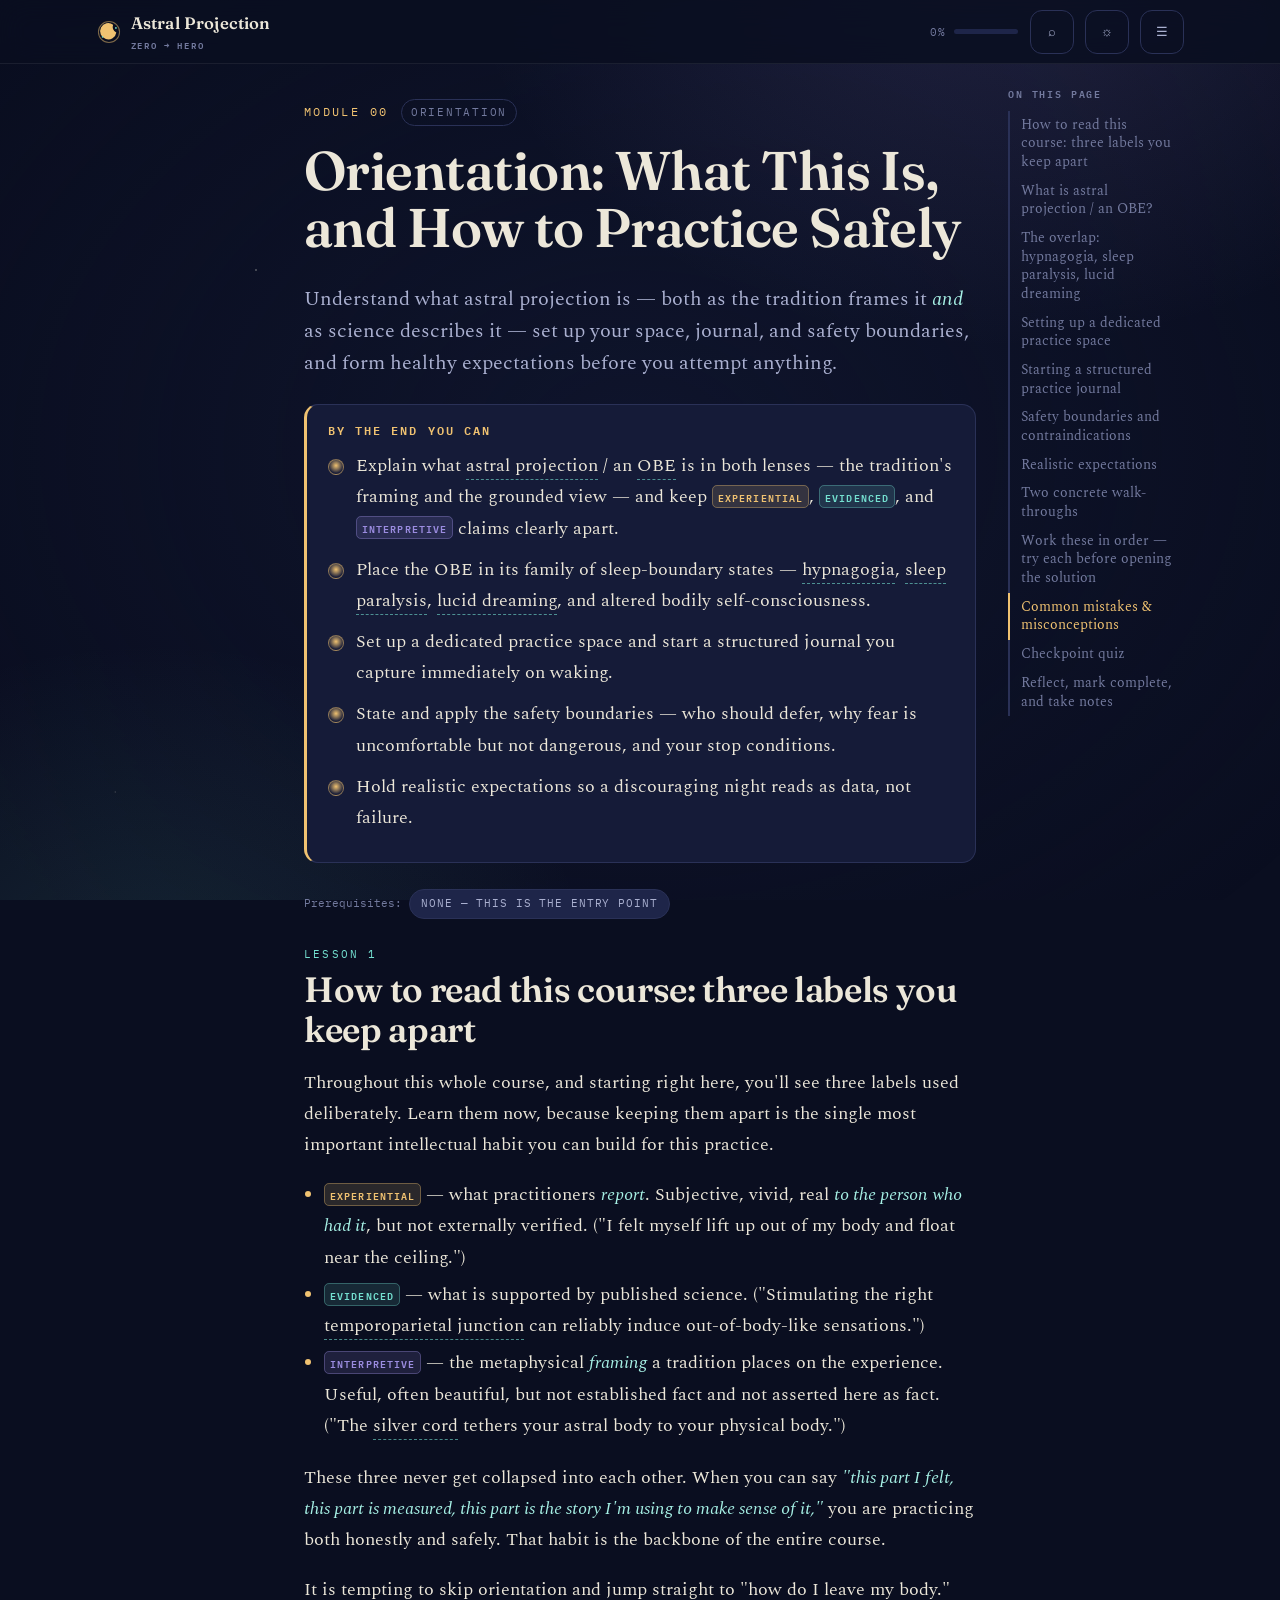
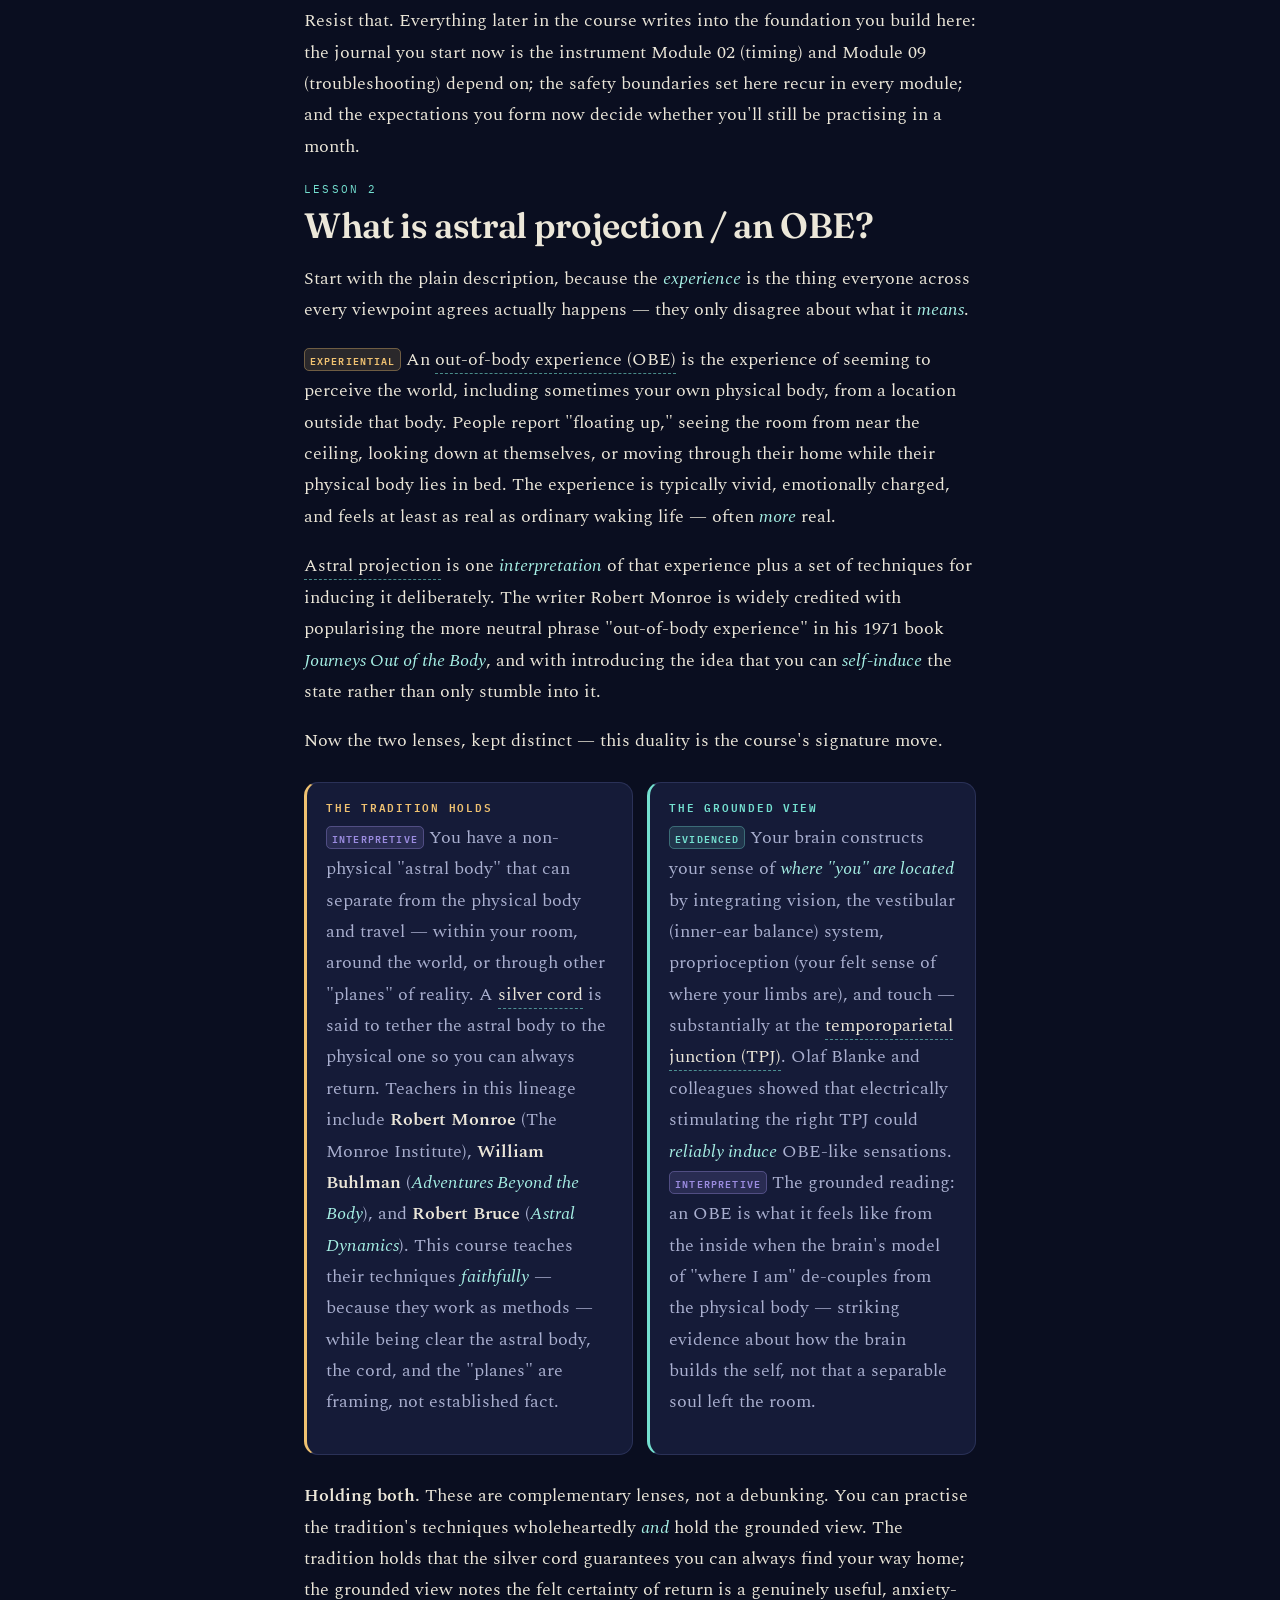
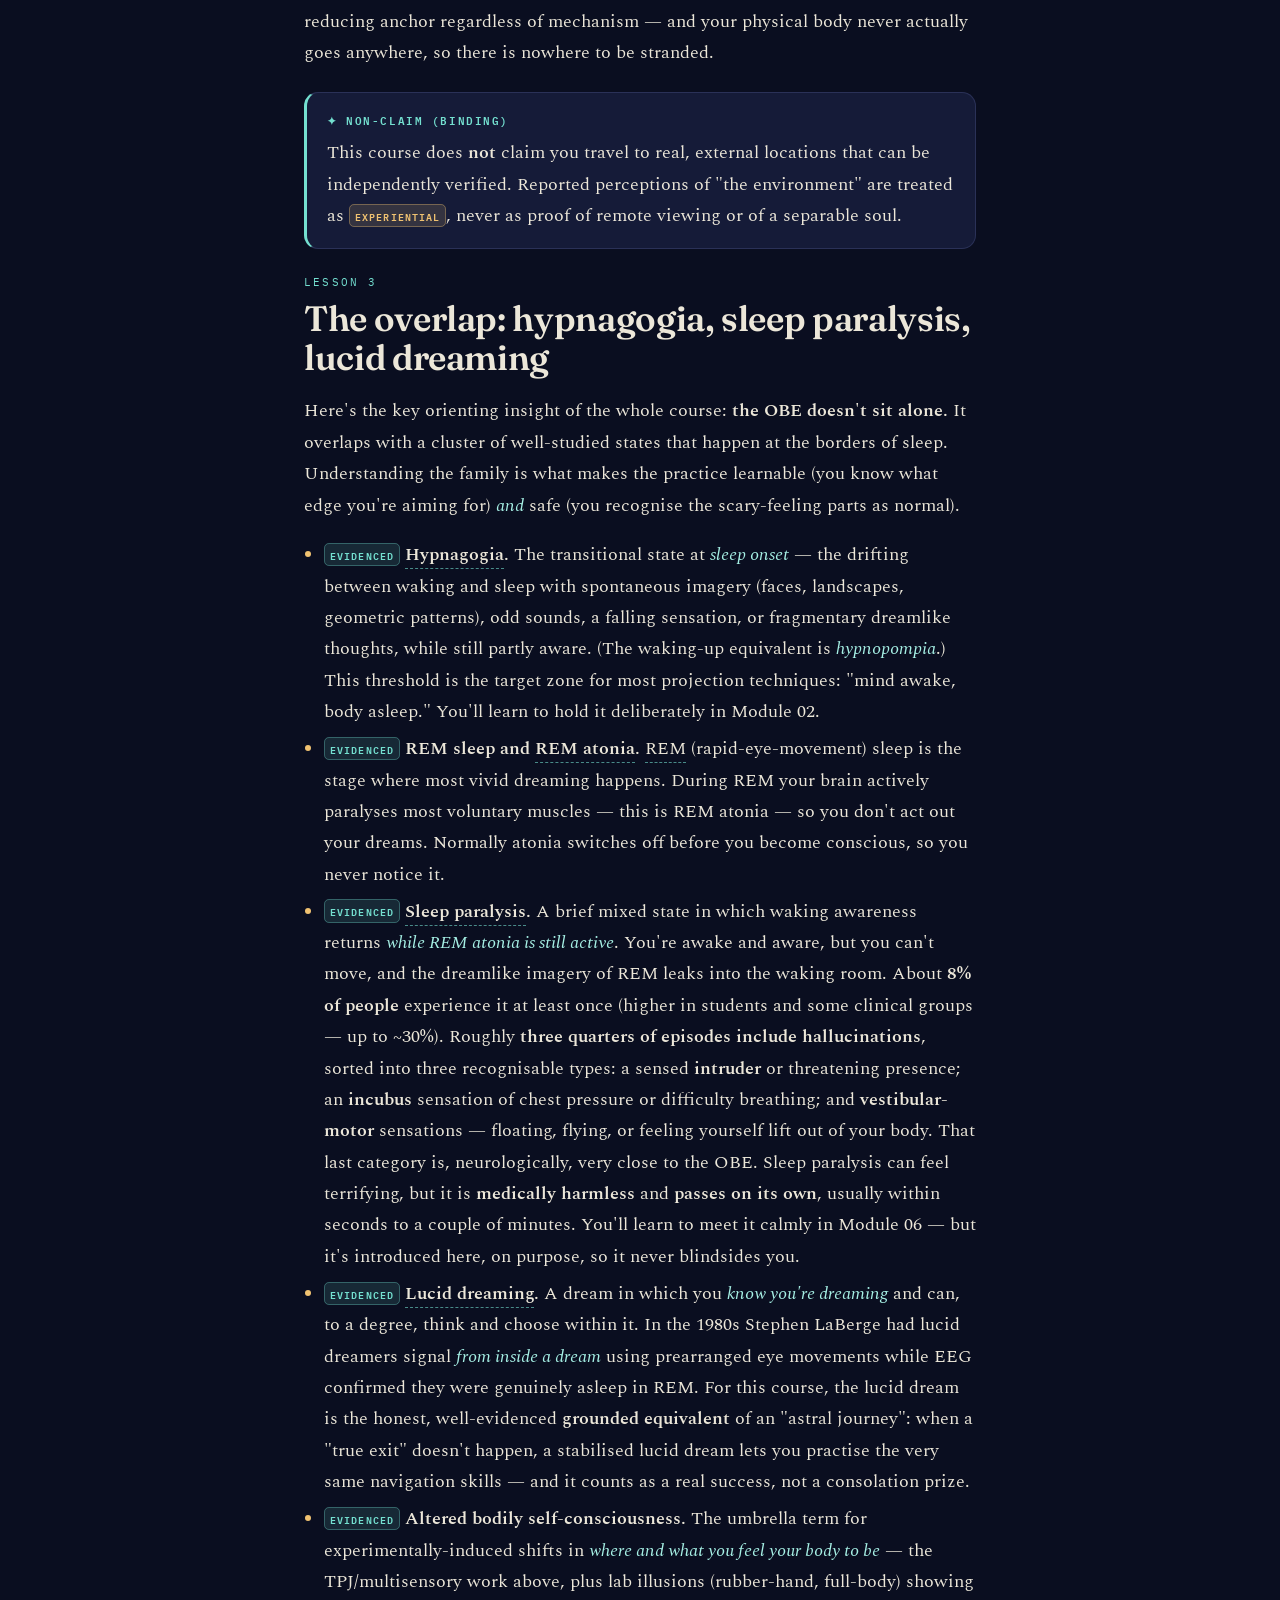
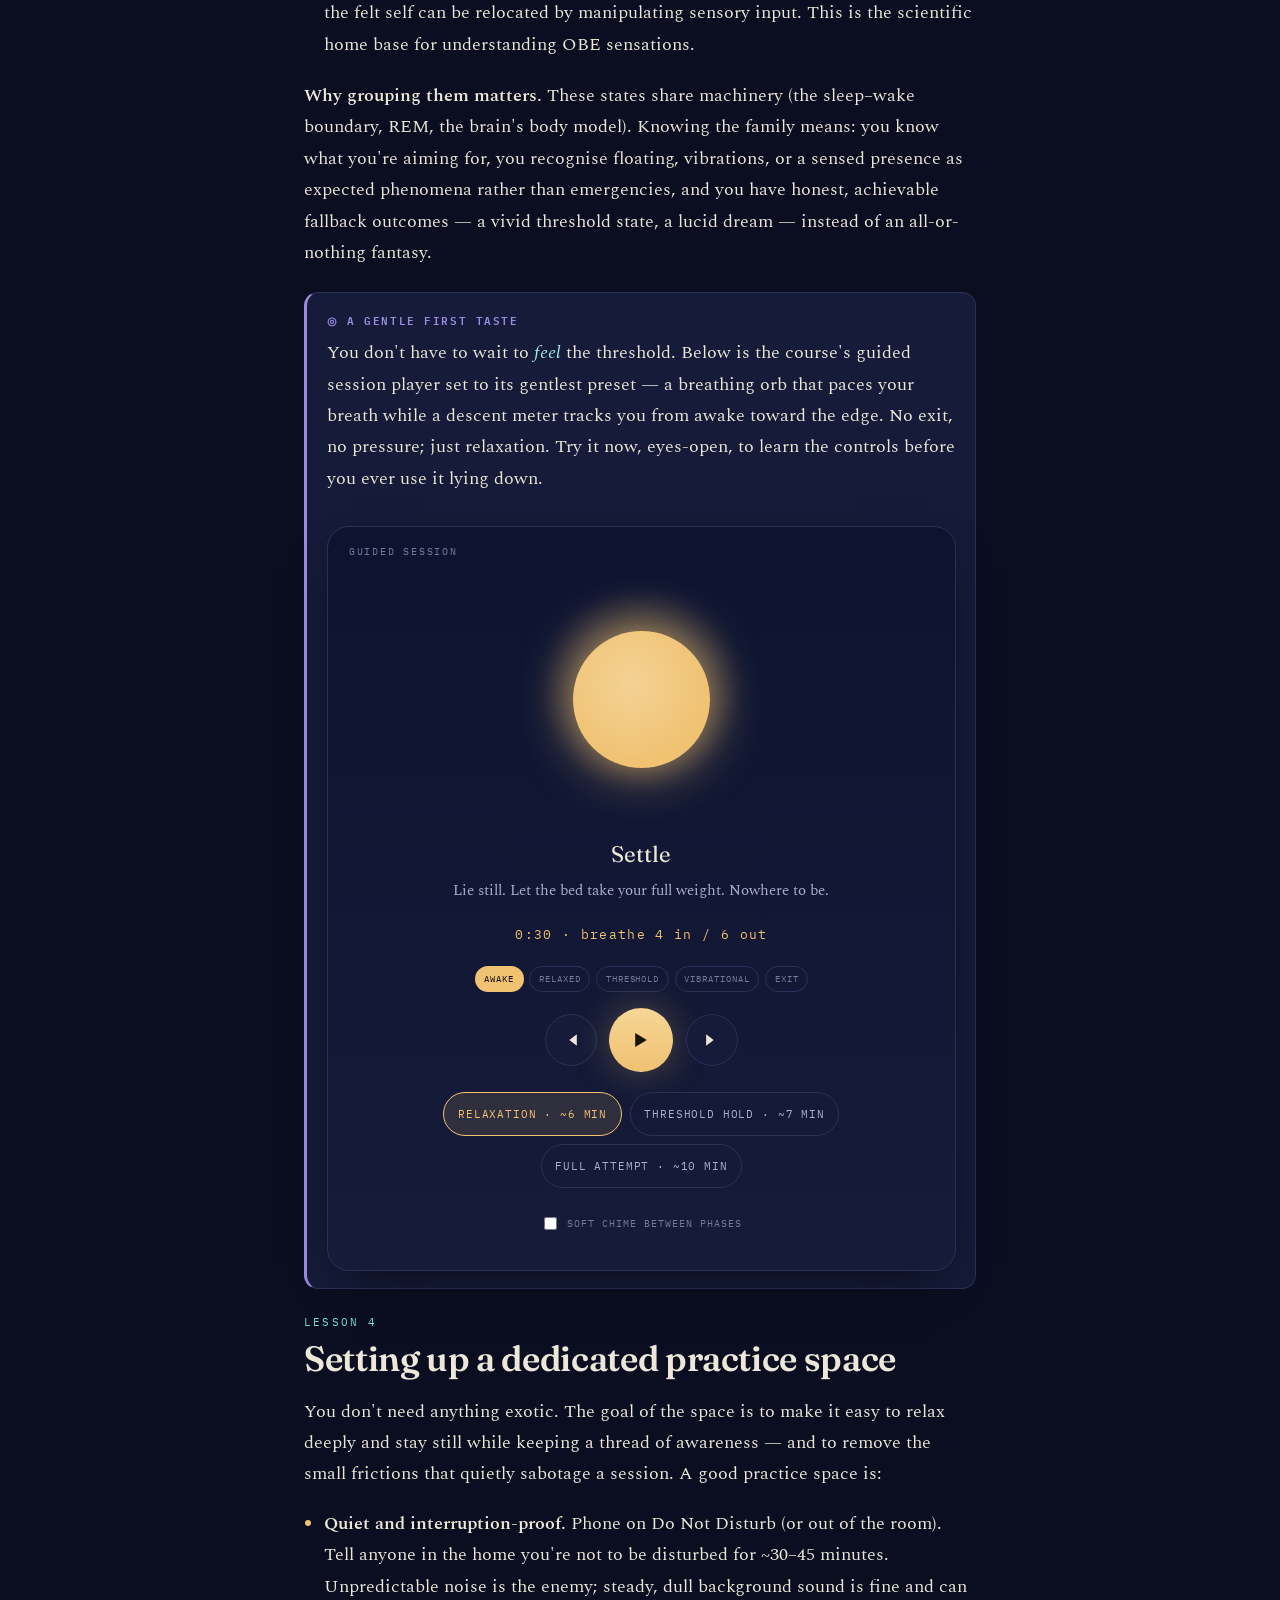
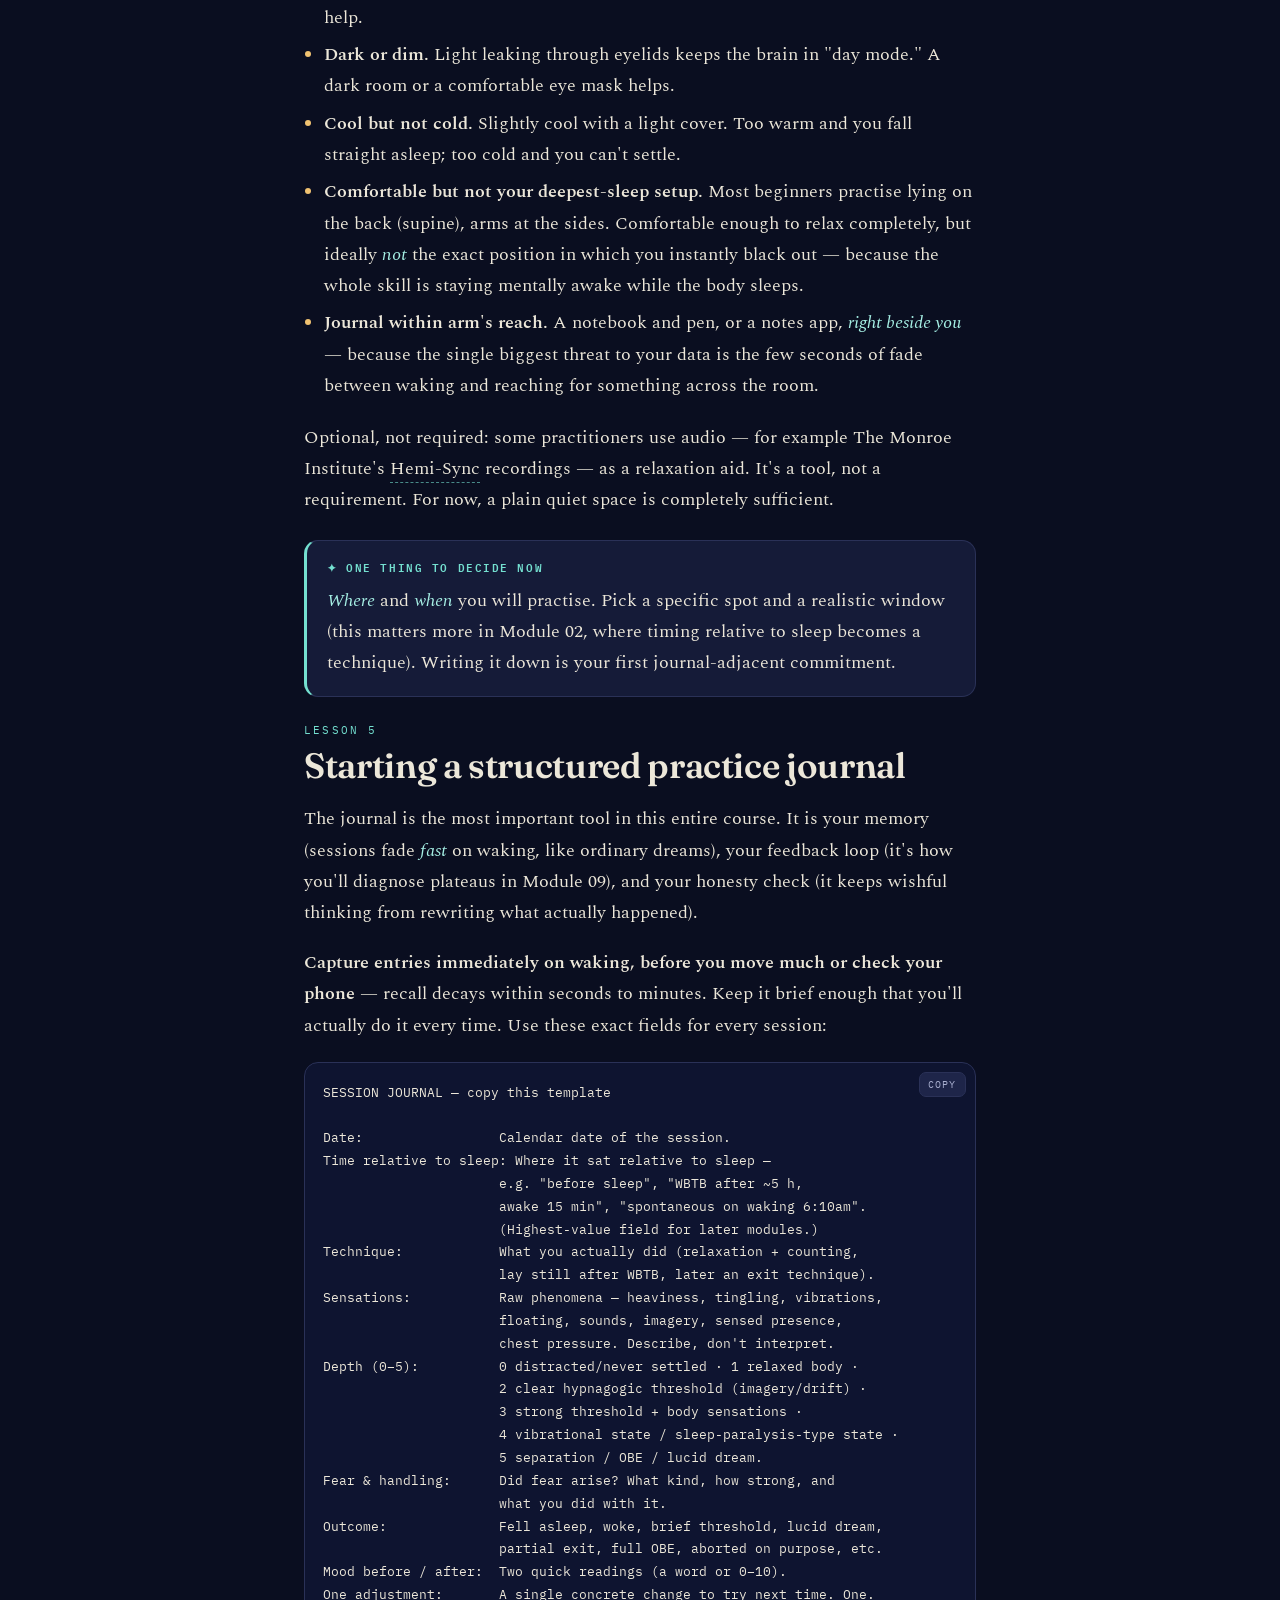
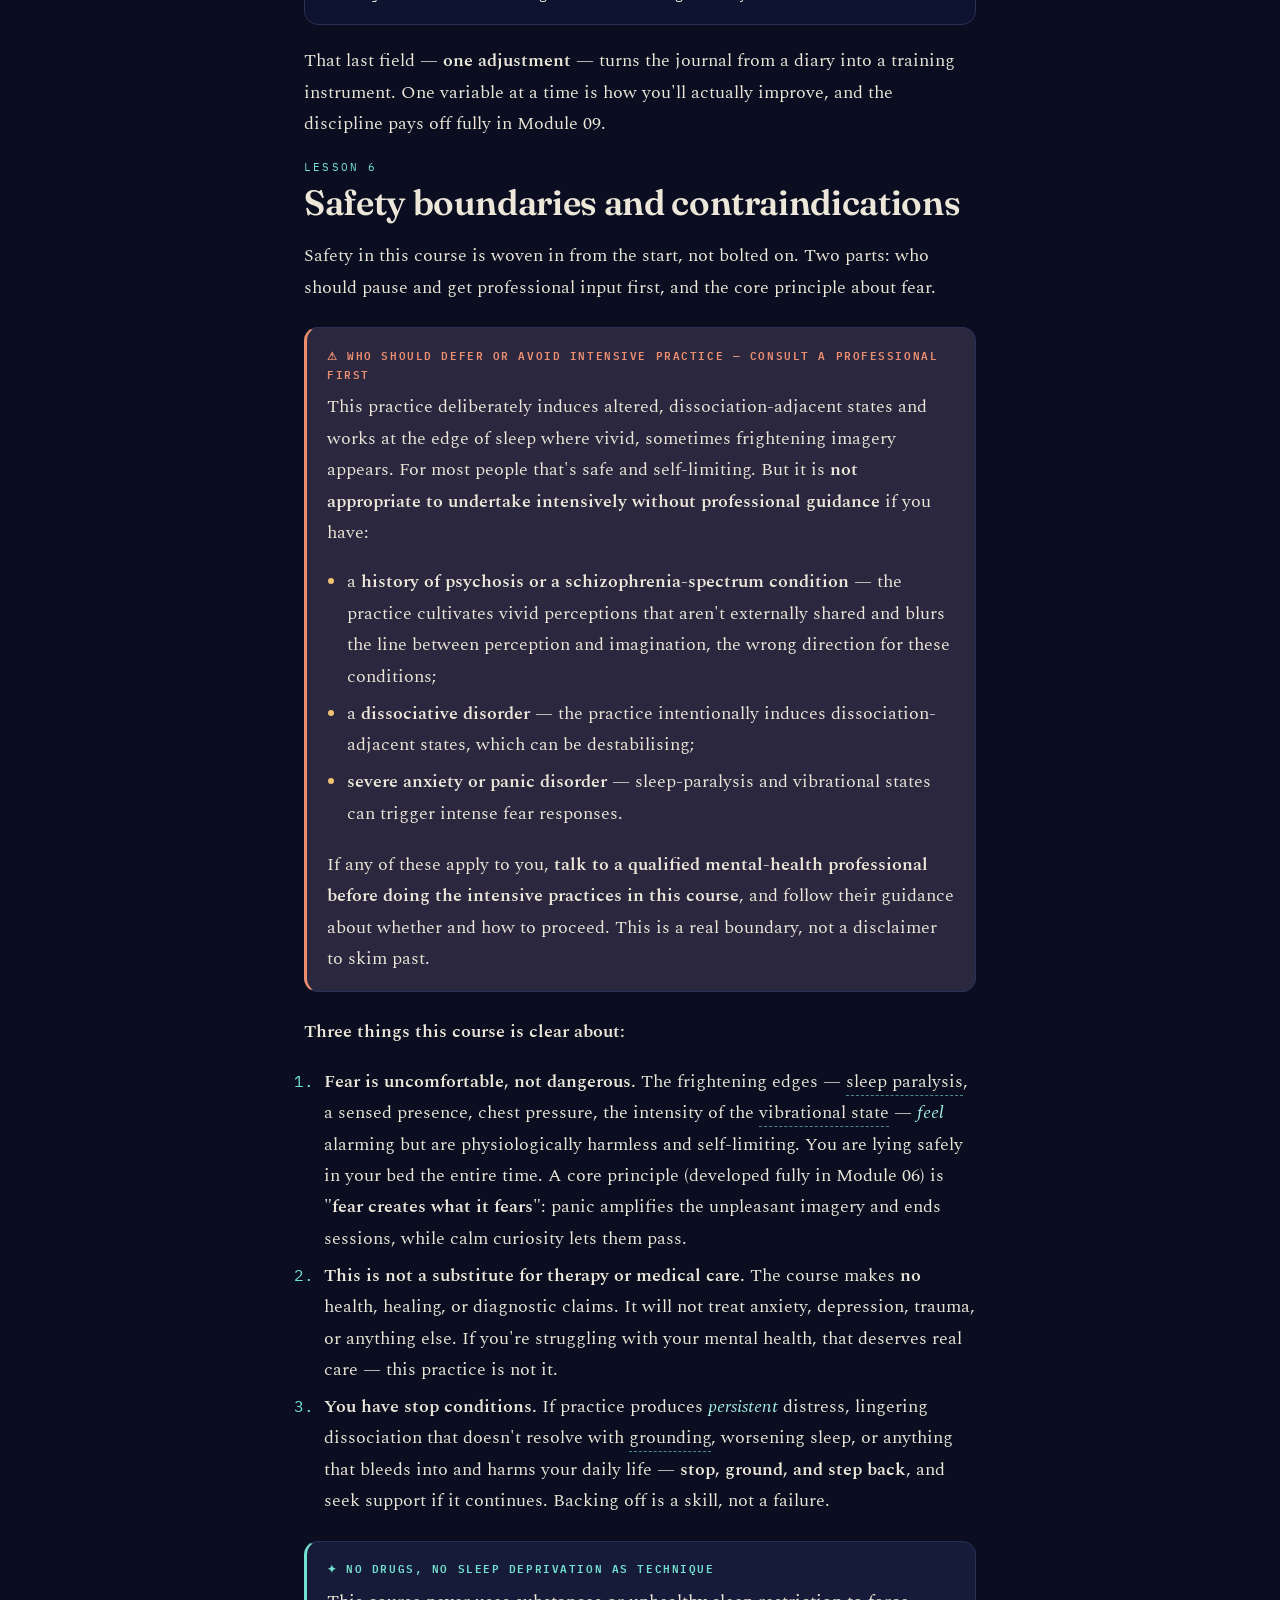
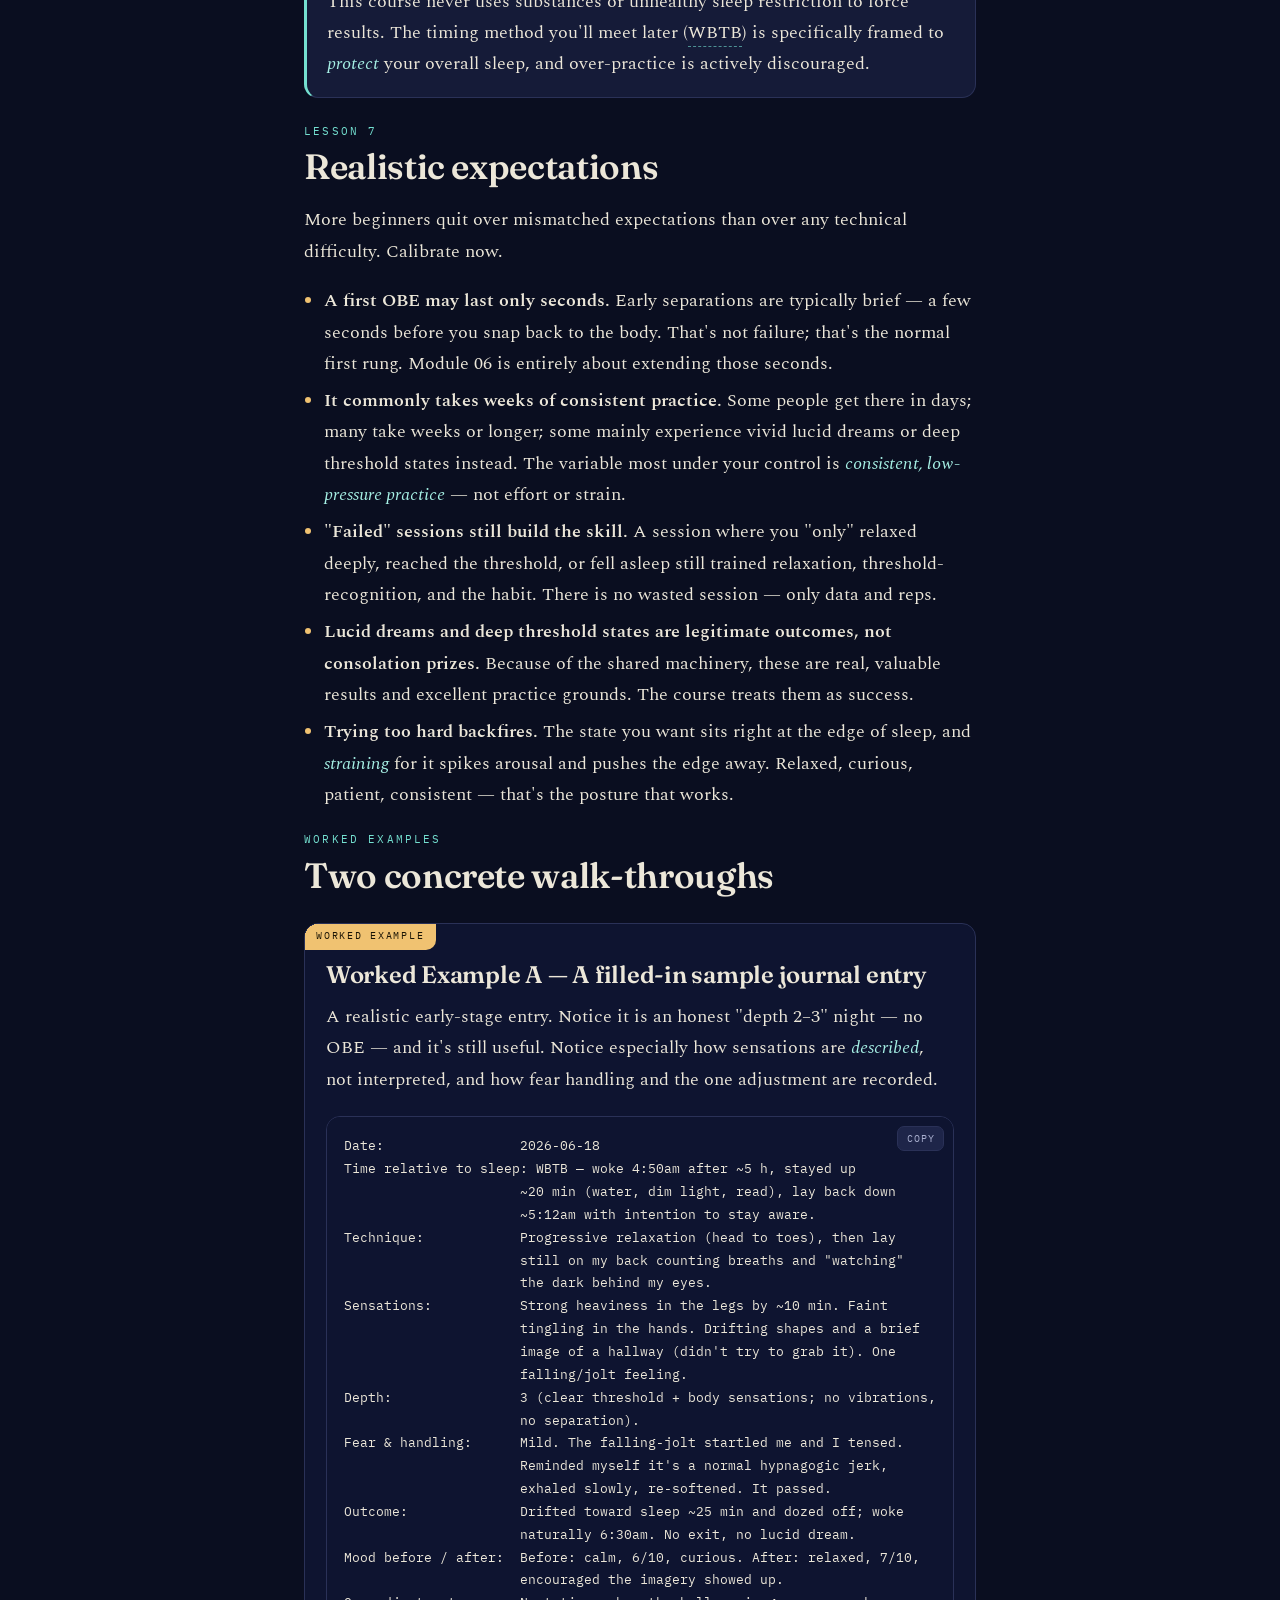
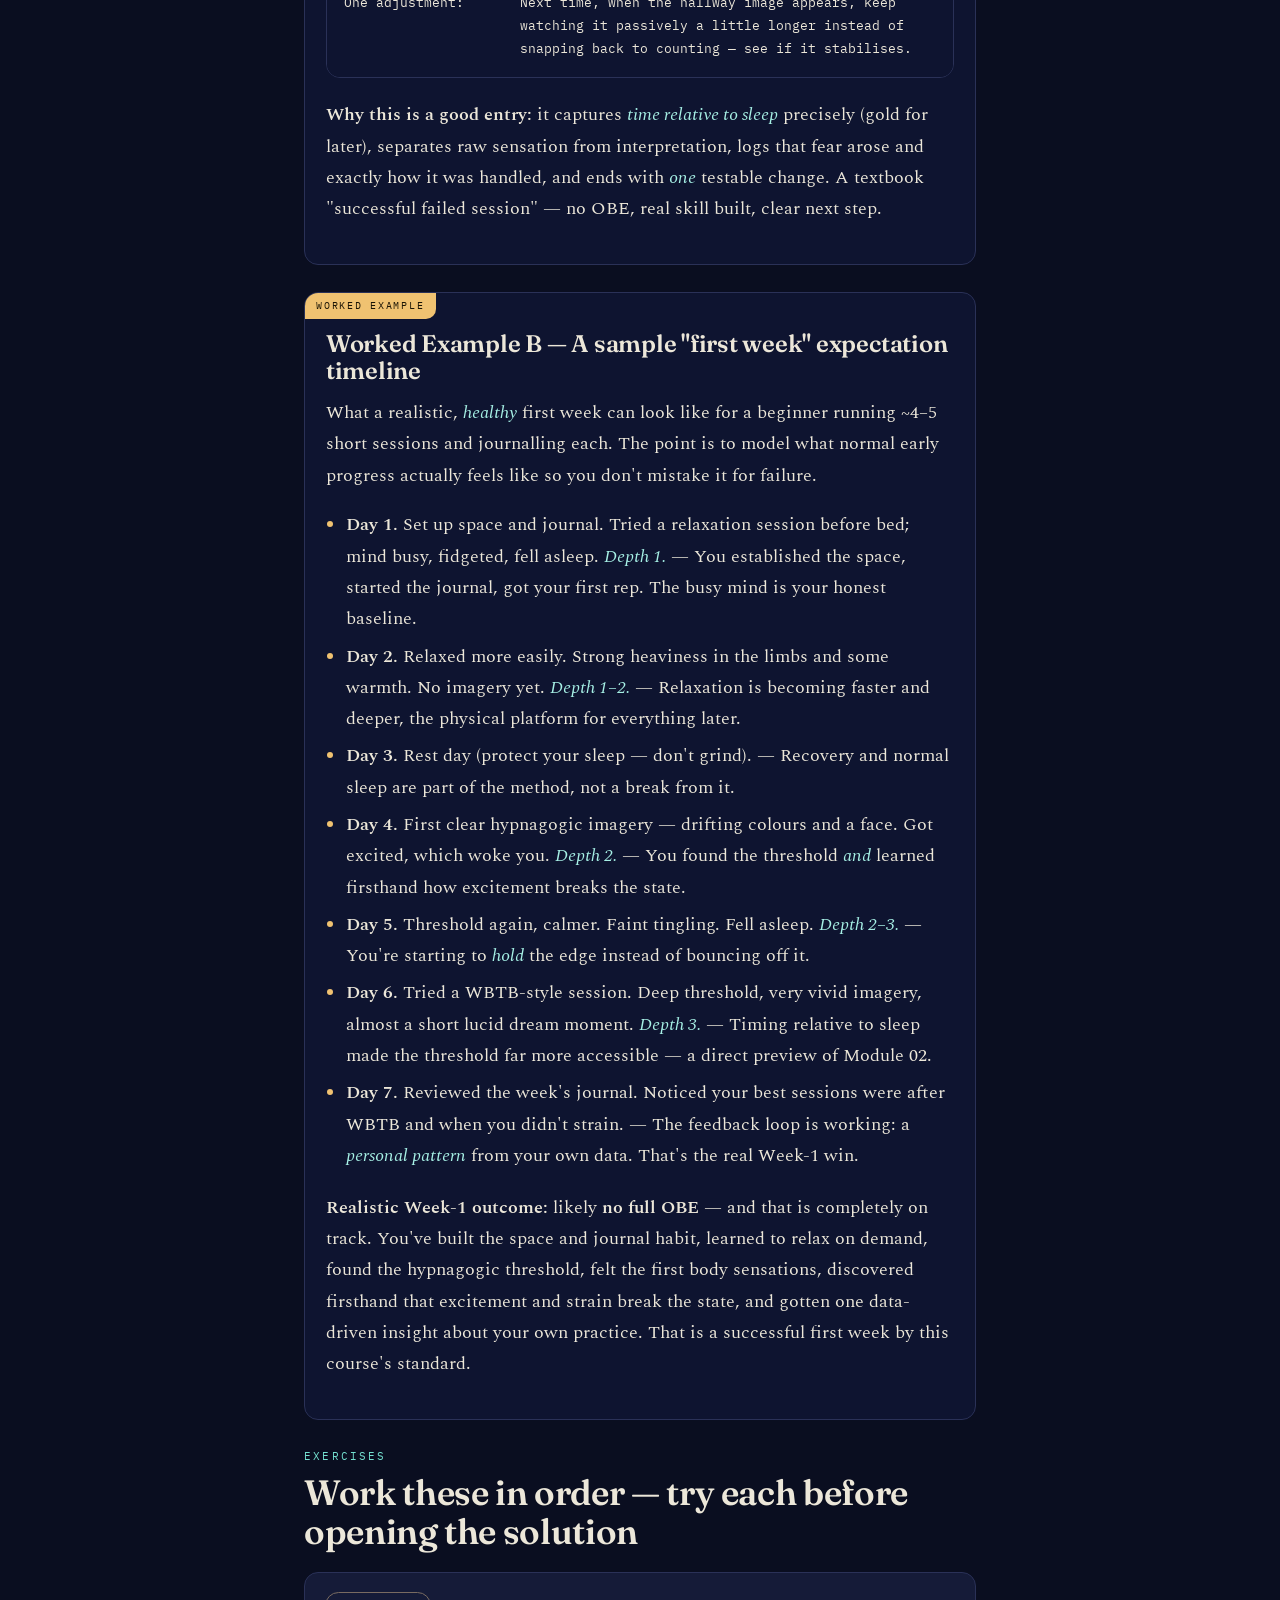
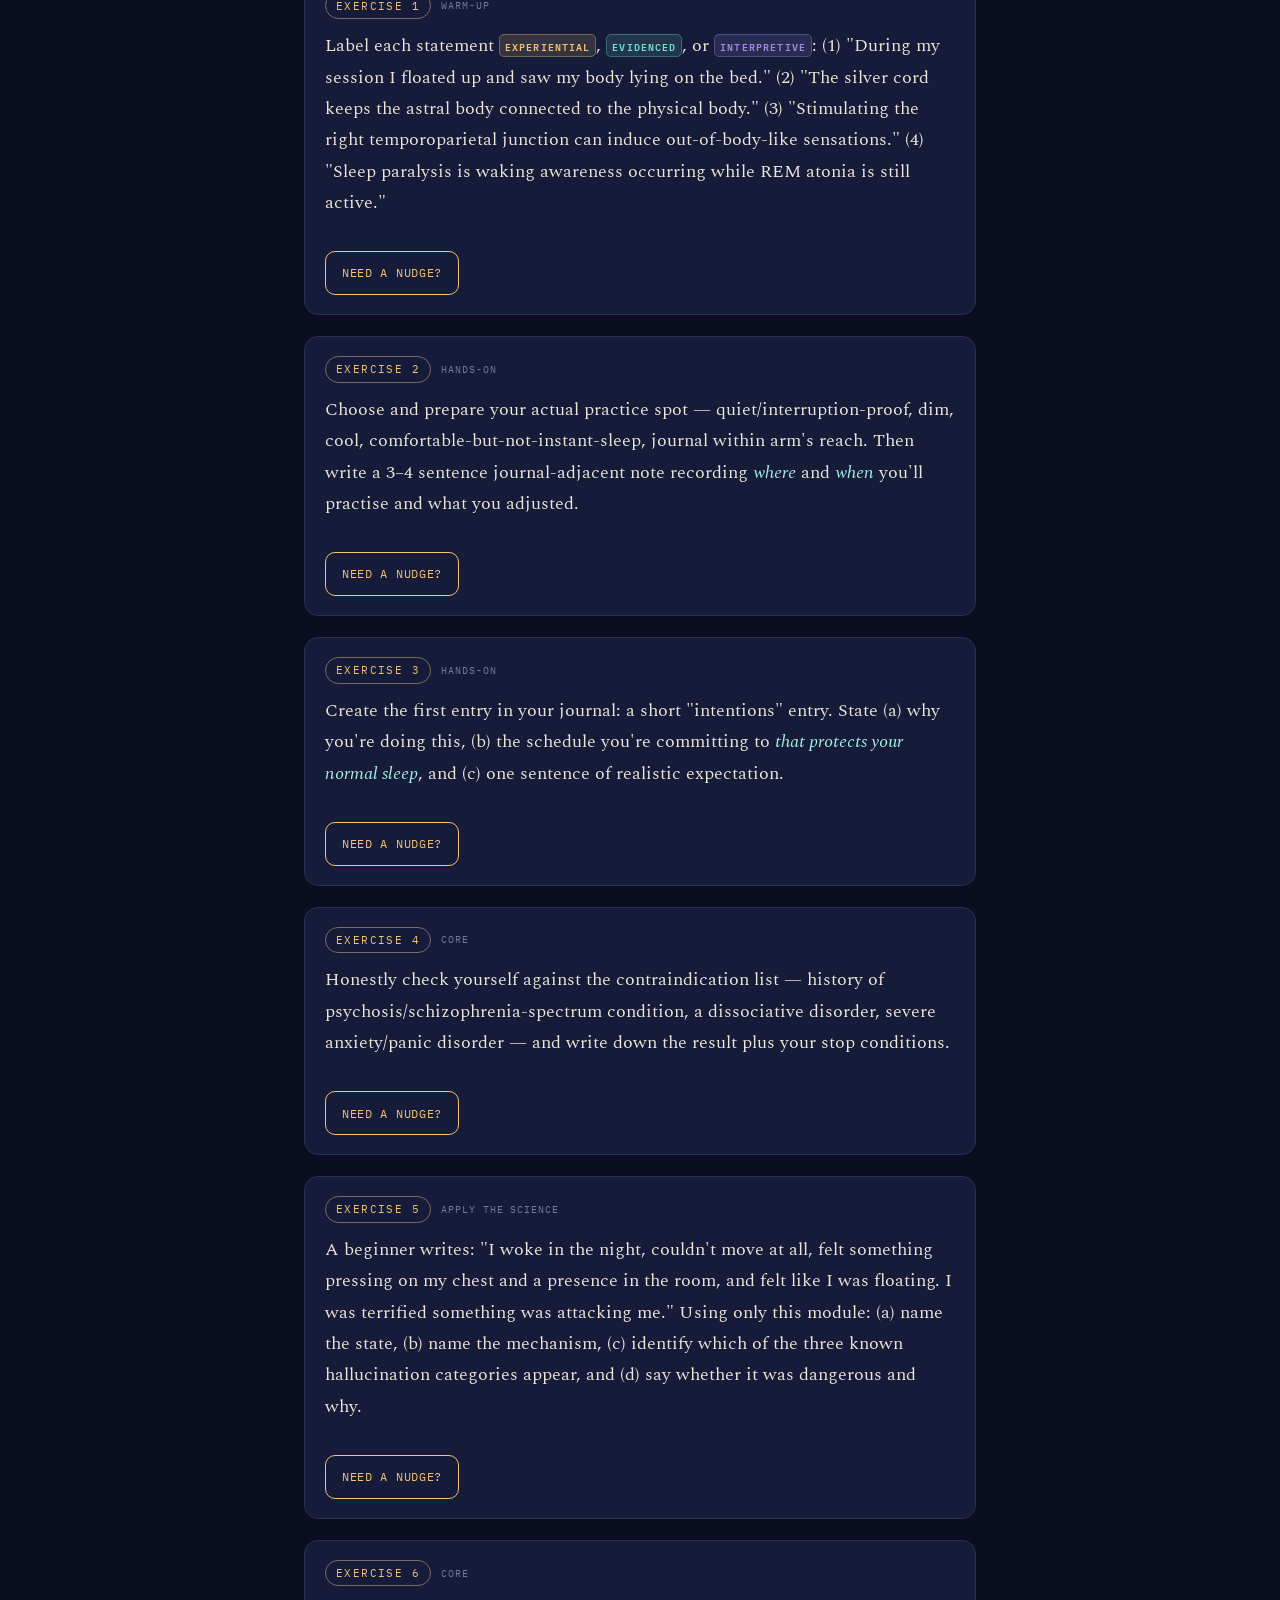
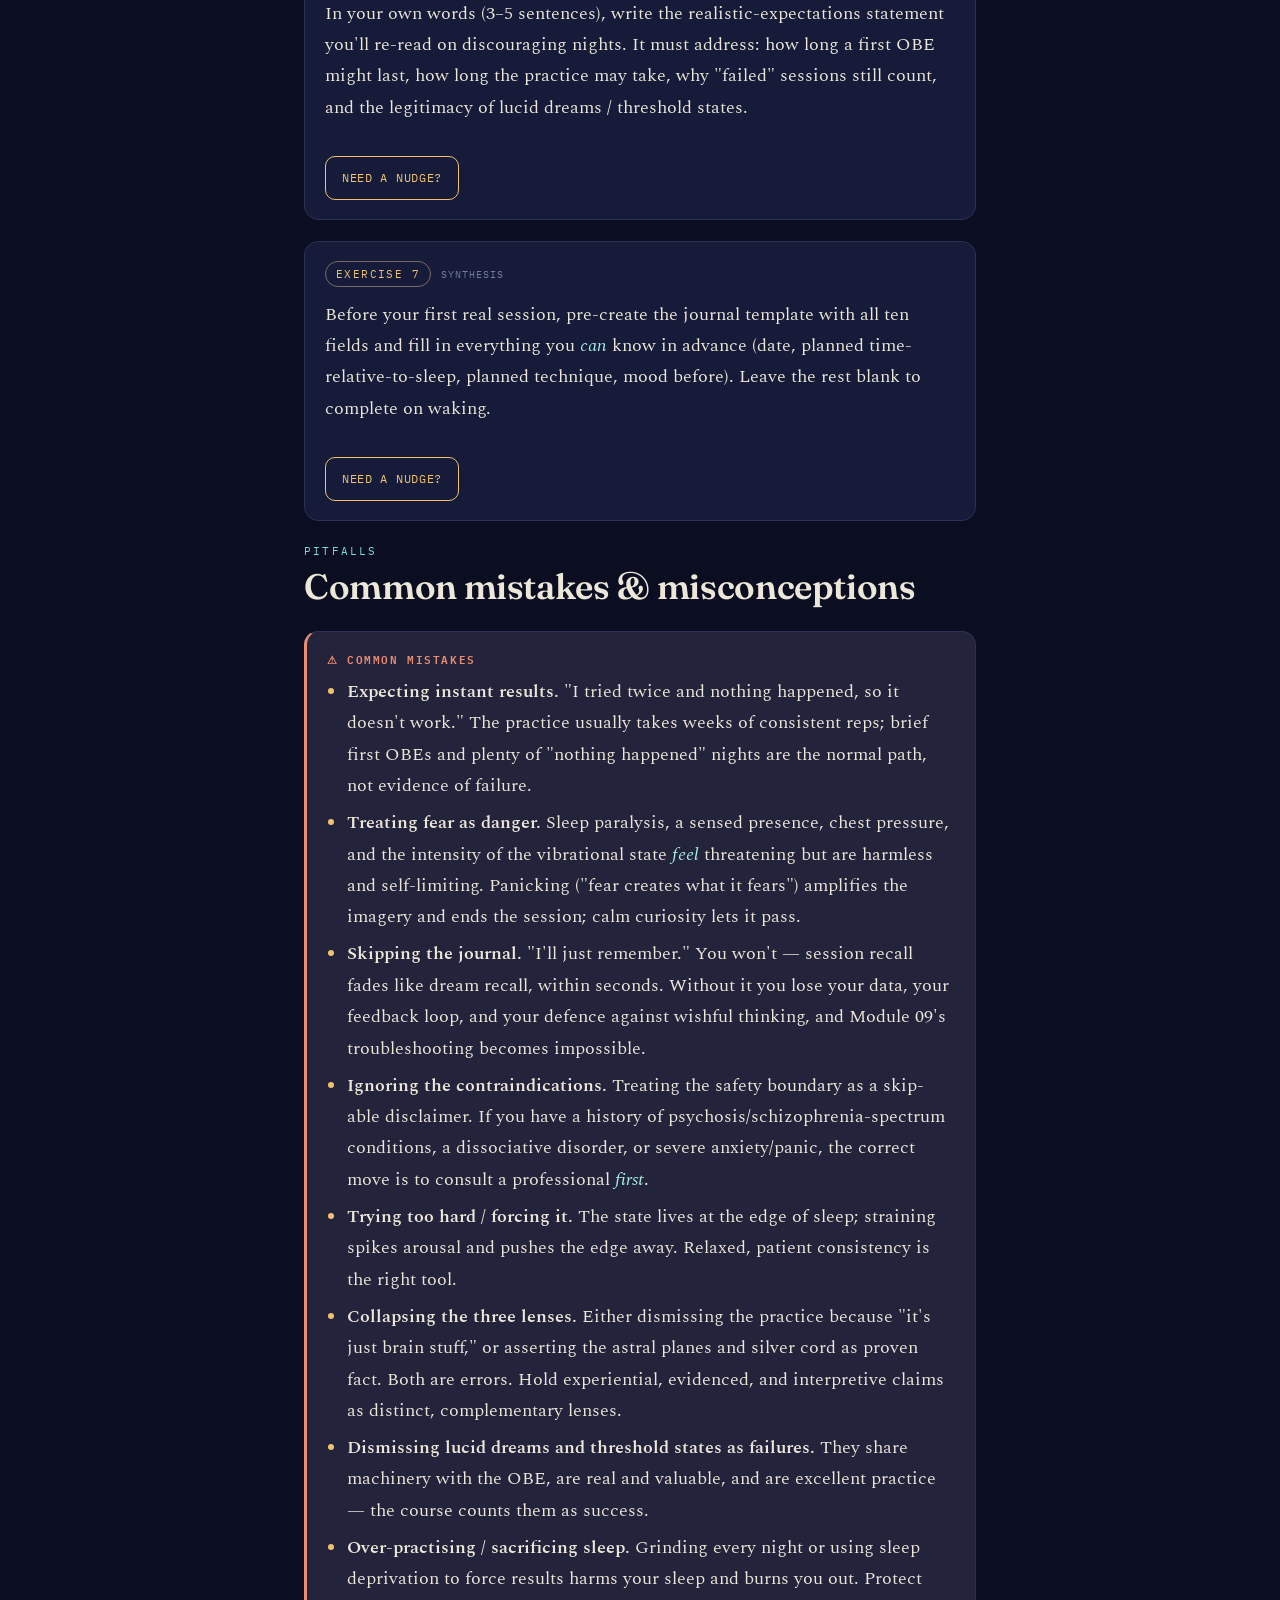
==== commit a8b28935: "Fix mobile + desktop UI across all 14 pages - Add favicon.svg (moon SVG) and wire <link rel="icon"> " ====
--- a/docs/00-orientation.html
+++ b/docs/00-orientation.html
@@ -8,6 +8,7 @@
   <link rel="preconnect" href="https://fonts.googleapis.com">
   <link rel="preconnect" href="https://fonts.gstatic.com" crossorigin>
   <link rel="stylesheet" href="assets/css/main.css">
+  <link rel="icon" href="favicon.svg" type="image/svg+xml">
 </head>
 <body data-module="00-orientation">
   <div class="skyfield"></div>
--- a/docs/assets/css/main.css
+++ b/docs/assets/css/main.css
@@ -136,7 +136,7 @@
   text-transform:uppercase;color:var(--text-faint);display:block;margin-top:1px}
 .header-spring{flex:1 1 auto}
 .icon-btn{appearance:none;background:transparent;border:1px solid var(--border);
-  color:var(--text-soft);width:42px;height:42px;border-radius:11px;display:grid;place-items:center;
+  color:var(--text-soft);width:44px;height:44px;border-radius:12px;display:grid;place-items:center;
   cursor:pointer;transition:.18s var(--ease);flex:none}
 .icon-btn:hover{color:var(--accent);border-color:var(--accent)}
 .icon-btn svg{width:19px;height:19px}
@@ -199,6 +199,7 @@
 
 blockquote{margin:1.4rem 0;padding:.4rem 0 .4rem 1.2rem;border-left:2px solid var(--accent);
   font-style:italic;color:var(--text-soft)}
+.journal-entry{border-left:3px solid var(--border);padding-left:1rem;margin:1rem 0;color:var(--text-soft)}
 
 code{font-family:var(--font-mono);font-size:.86em;background:var(--surface-2);
   padding:.12em .42em;border-radius:6px;color:var(--accent-strong)}
@@ -225,7 +226,7 @@
 .btn-ghost:hover{border-color:var(--accent);color:var(--accent)}
 .btn-cyan{background:linear-gradient(180deg,var(--accent-2-strong),var(--accent-2));color:#04201c;box-shadow:var(--glow-cyan)}
 .btn-cyan:hover{transform:translateY(-2px);filter:brightness(1.05);color:#04201c}
-.btn:focus-visible,a:focus-visible,button:focus-visible,input:focus-visible,[tabindex]:focus-visible{
+.btn:focus-visible,a:focus-visible,button:focus-visible,input:focus-visible,textarea:focus-visible,[tabindex]:focus-visible{
   outline:2px solid var(--accent-2);outline-offset:3px;border-radius:6px}
 
 /* ----- Cards & surfaces ---------------------------------------------------- */
@@ -290,6 +291,7 @@
   background:var(--accent);padding:.3rem .7rem;border-bottom-right-radius:10px}
 .worked-example{padding-top:2.4rem}
 .worked-example h3,.worked-example h4{margin-top:0}
+.worked-example--alt{background:var(--surface-2)}
 
 /* Callouts */
 .callout{border-radius:var(--radius);padding:1.05rem 1.2rem 1.05rem 1.25rem;margin:1.5rem 0;
@@ -372,8 +374,8 @@
 .order-item.dragging{opacity:.55;border-color:var(--accent-2)}
 .order-item .grip{font-family:var(--font-mono);color:var(--text-faint);cursor:grab;font-size:1.1rem;line-height:1}
 .order-item .txt{flex:1}
-.order-move{display:flex;flex-direction:column;gap:2px}
-.order-move button{width:34px;height:24px;display:grid;place-items:center;background:var(--surface-2);
+.order-move{display:flex;flex-direction:column;gap:4px}
+.order-move button{min-width:44px;min-height:44px;width:44px;height:44px;display:grid;place-items:center;background:var(--surface-2);
   border:1px solid var(--border);border-radius:6px;color:var(--text-soft);cursor:pointer;font-size:.7rem}
 .order-move button:hover{color:var(--accent-2);border-color:var(--accent-2)}
 .order-item.correct{border-color:var(--good)}
@@ -407,7 +409,7 @@
 .confidence{display:flex;flex-wrap:wrap;align-items:center;gap:.6rem;margin:1.4rem 0}
 .confidence .c-label{font-family:var(--font-mono);font-size:.72rem;letter-spacing:.1em;text-transform:uppercase;color:var(--text-faint)}
 .confidence .dots{display:flex;gap:.4rem}
-.conf-dot{width:40px;height:40px;border-radius:10px;border:1px solid var(--border);background:var(--surface);
+.conf-dot{width:44px;height:44px;border-radius:10px;border:1px solid var(--border);background:var(--surface);
   cursor:pointer;display:grid;place-items:center;color:var(--text-faint);font-family:var(--font-mono);font-size:.8rem;transition:.15s}
 .conf-dot:hover{border-color:var(--accent)}
 .conf-dot.active{background:color-mix(in srgb,var(--accent) 18%,var(--surface));border-color:var(--accent);color:var(--accent)}
@@ -421,6 +423,7 @@
 .module-nav .dir{font-family:var(--font-mono);font-size:.66rem;letter-spacing:.16em;text-transform:uppercase;color:var(--text-faint)}
 .module-nav .ttl{font-family:var(--font-display);color:var(--text);font-size:1.05rem}
 .module-nav .next{text-align:right}
+@media(max-width:619px){.module-nav .next{text-align:left}}
 
 /* ----- TOC scroll-spy ------------------------------------------------------ */
 .layout{display:block}
@@ -563,11 +566,12 @@
 .sp-btn--play:hover{color:#1a1405;filter:brightness(1.06)}
 .sp-presets{display:flex;flex-wrap:wrap;gap:.5rem;justify-content:center;margin-top:1.2rem}
 .sp-preset{font-family:var(--font-mono);font-size:.66rem;letter-spacing:.08em;text-transform:uppercase;
-  background:transparent;border:1px solid var(--border);color:var(--text-soft);border-radius:99px;padding:.45rem .85rem;cursor:pointer;min-height:40px}
+  background:transparent;border:1px solid var(--border);color:var(--text-soft);border-radius:99px;padding:.45rem .85rem;cursor:pointer;min-height:44px}
 .sp-preset.active{border-color:var(--accent);color:var(--accent);background:color-mix(in srgb,var(--accent) 12%,transparent)}
 .sp-sound{display:flex;align-items:center;justify-content:center;gap:.5rem;margin-top:.9rem;
   font-family:var(--font-mono);font-size:.64rem;letter-spacing:.1em;text-transform:uppercase;color:var(--text-faint)}
 .sp-sound input{accent-color:var(--accent)}
+.sp-sound label{min-height:44px;display:inline-flex;align-items:center;gap:.4rem;cursor:pointer}
 
 /* ----- search -------------------------------------------------------------- */
 .searchbox{position:fixed;inset:0;z-index:70;display:none;align-items:flex-start;justify-content:center;
@@ -578,6 +582,7 @@
 .search-panel input{width:100%;border:none;background:transparent;color:var(--text);font-family:var(--font-body);
   font-size:1.1rem;padding:1.1rem 1.2rem;border-bottom:1px solid var(--border)}
 .search-panel input:focus{outline:none}
+.search-panel input:focus-visible{outline:2px solid var(--accent-2);outline-offset:3px;border-radius:6px}
 .search-results{max-height:50vh;overflow-y:auto;padding:.5rem}
 .search-results a{display:block;padding:.7rem .8rem;border-radius:9px;text-decoration:none;color:var(--text)}
 .search-results a:hover,.search-results a.sel{background:var(--surface)}
@@ -589,8 +594,10 @@
   text-align:center;color:var(--text-faint);font-size:.85rem}
 .site-footer .foot-disc{max-width:46rem;margin:1rem auto 0;font-size:.78rem;line-height:1.6;opacity:.85}
 .site-footer a{color:var(--text-soft)}
+.site-footer .mono{font-size:.7rem;letter-spacing:.14em;text-transform:uppercase}
 
 /* ----- utilities ----------------------------------------------------------- */
+.table-wrap{overflow-x:auto;-webkit-overflow-scrolling:touch;margin:1.3rem 0;border:1px solid var(--border);border-radius:var(--radius);background:var(--bg-raised)}
 .center{text-align:center}
 .muted{color:var(--text-soft)}
 .faint{color:var(--text-faint)}
@@ -600,4 +607,7 @@
 .skip-link{position:absolute;left:.6rem;top:-50px;z-index:100;background:var(--accent);color:#1a1405;
   padding:.6rem 1rem;border-radius:8px;font-family:var(--font-mono);font-size:.78rem;transition:top .2s}
 .skip-link:focus{top:calc(.6rem + var(--safe-t))}
+.lesson-eyebrow--spaced{margin-top:1.8rem}
+.commit-cell p{margin:0}
+.step-desc{margin:.4rem 0 0}
 [hidden]{display:none !important}
